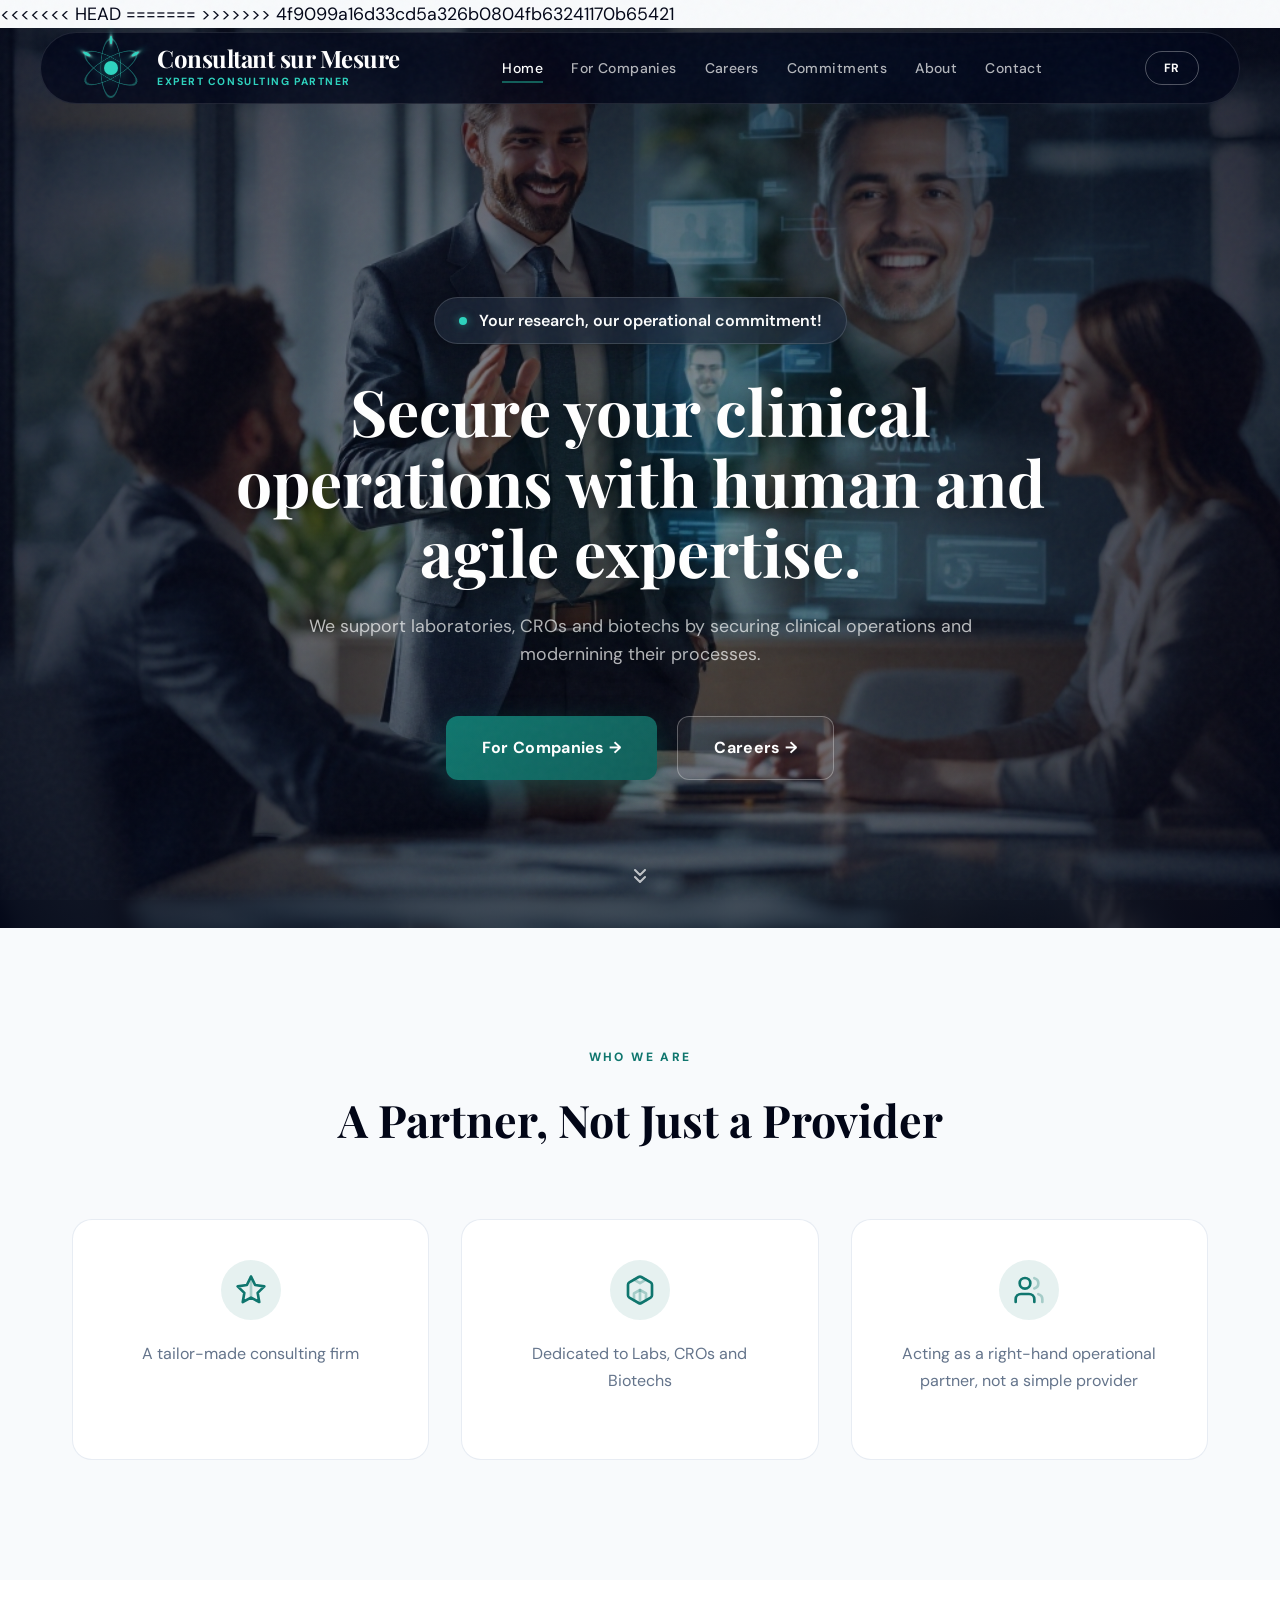
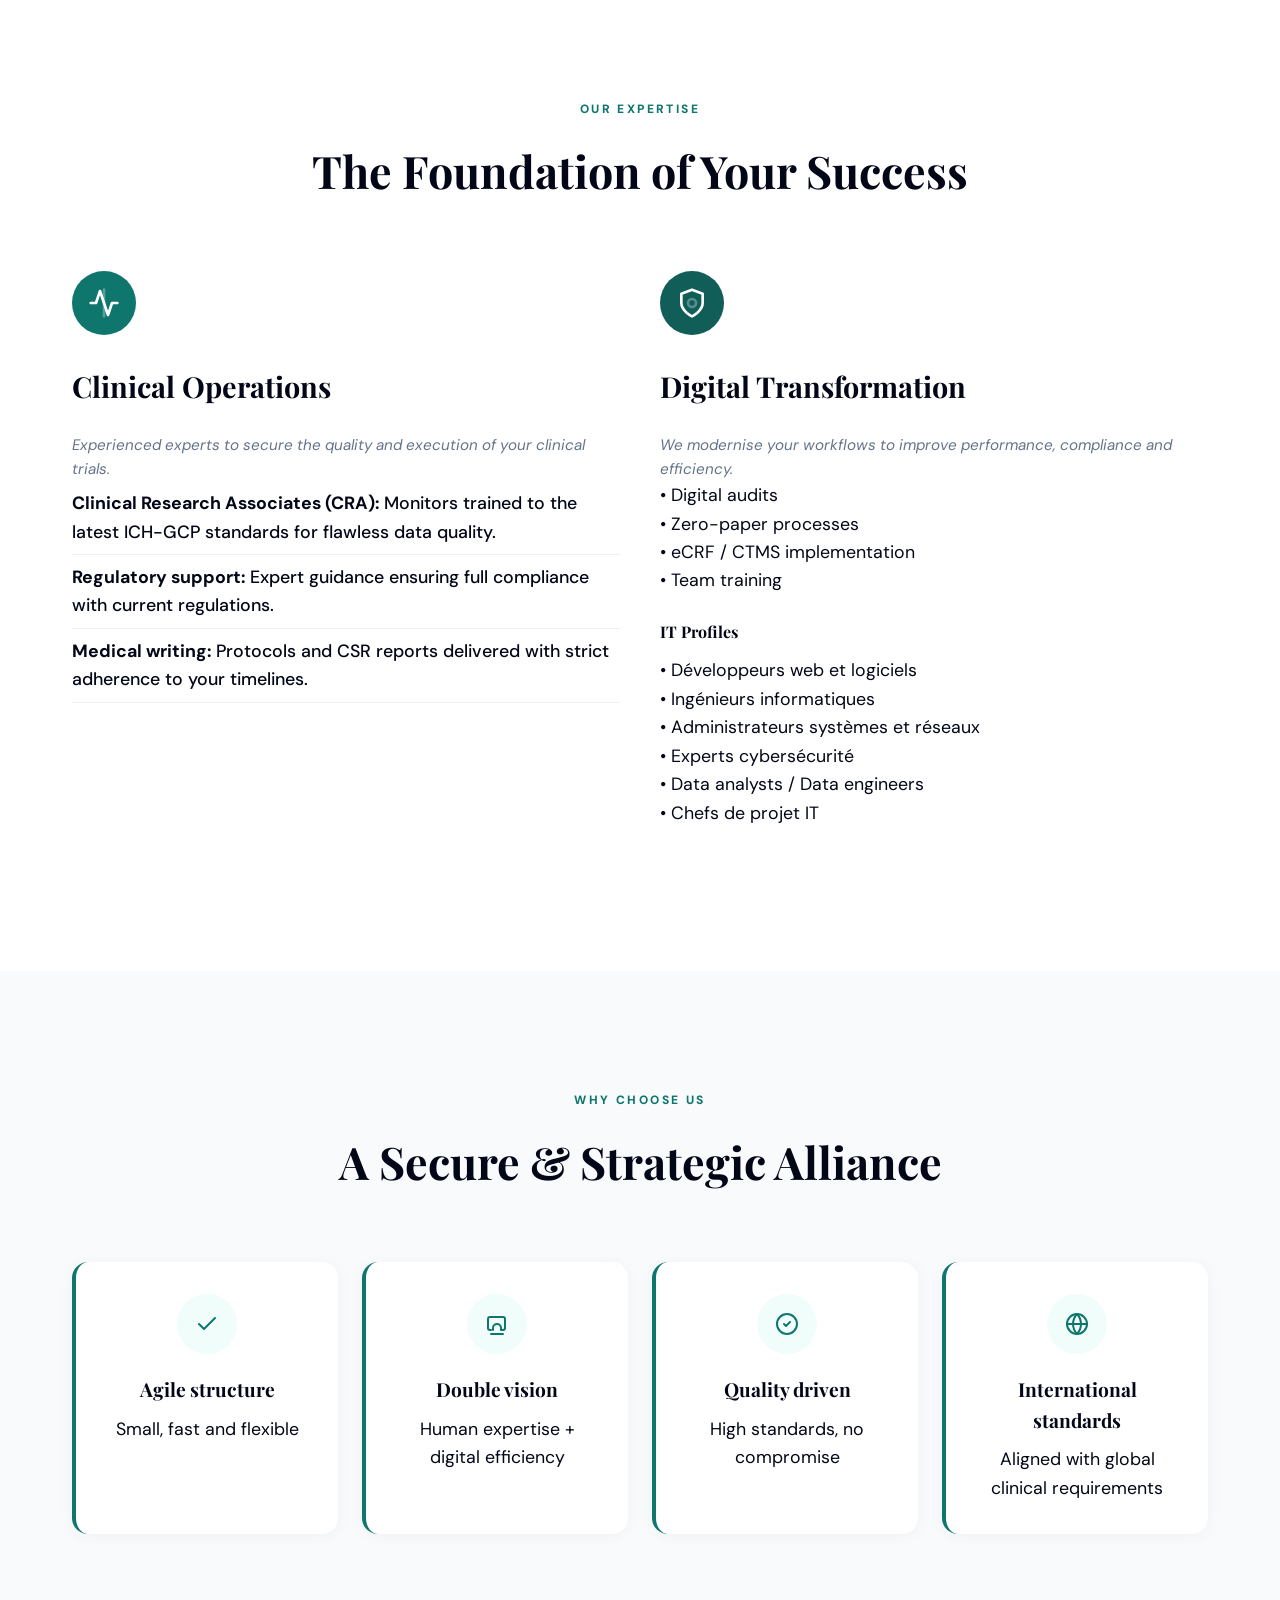
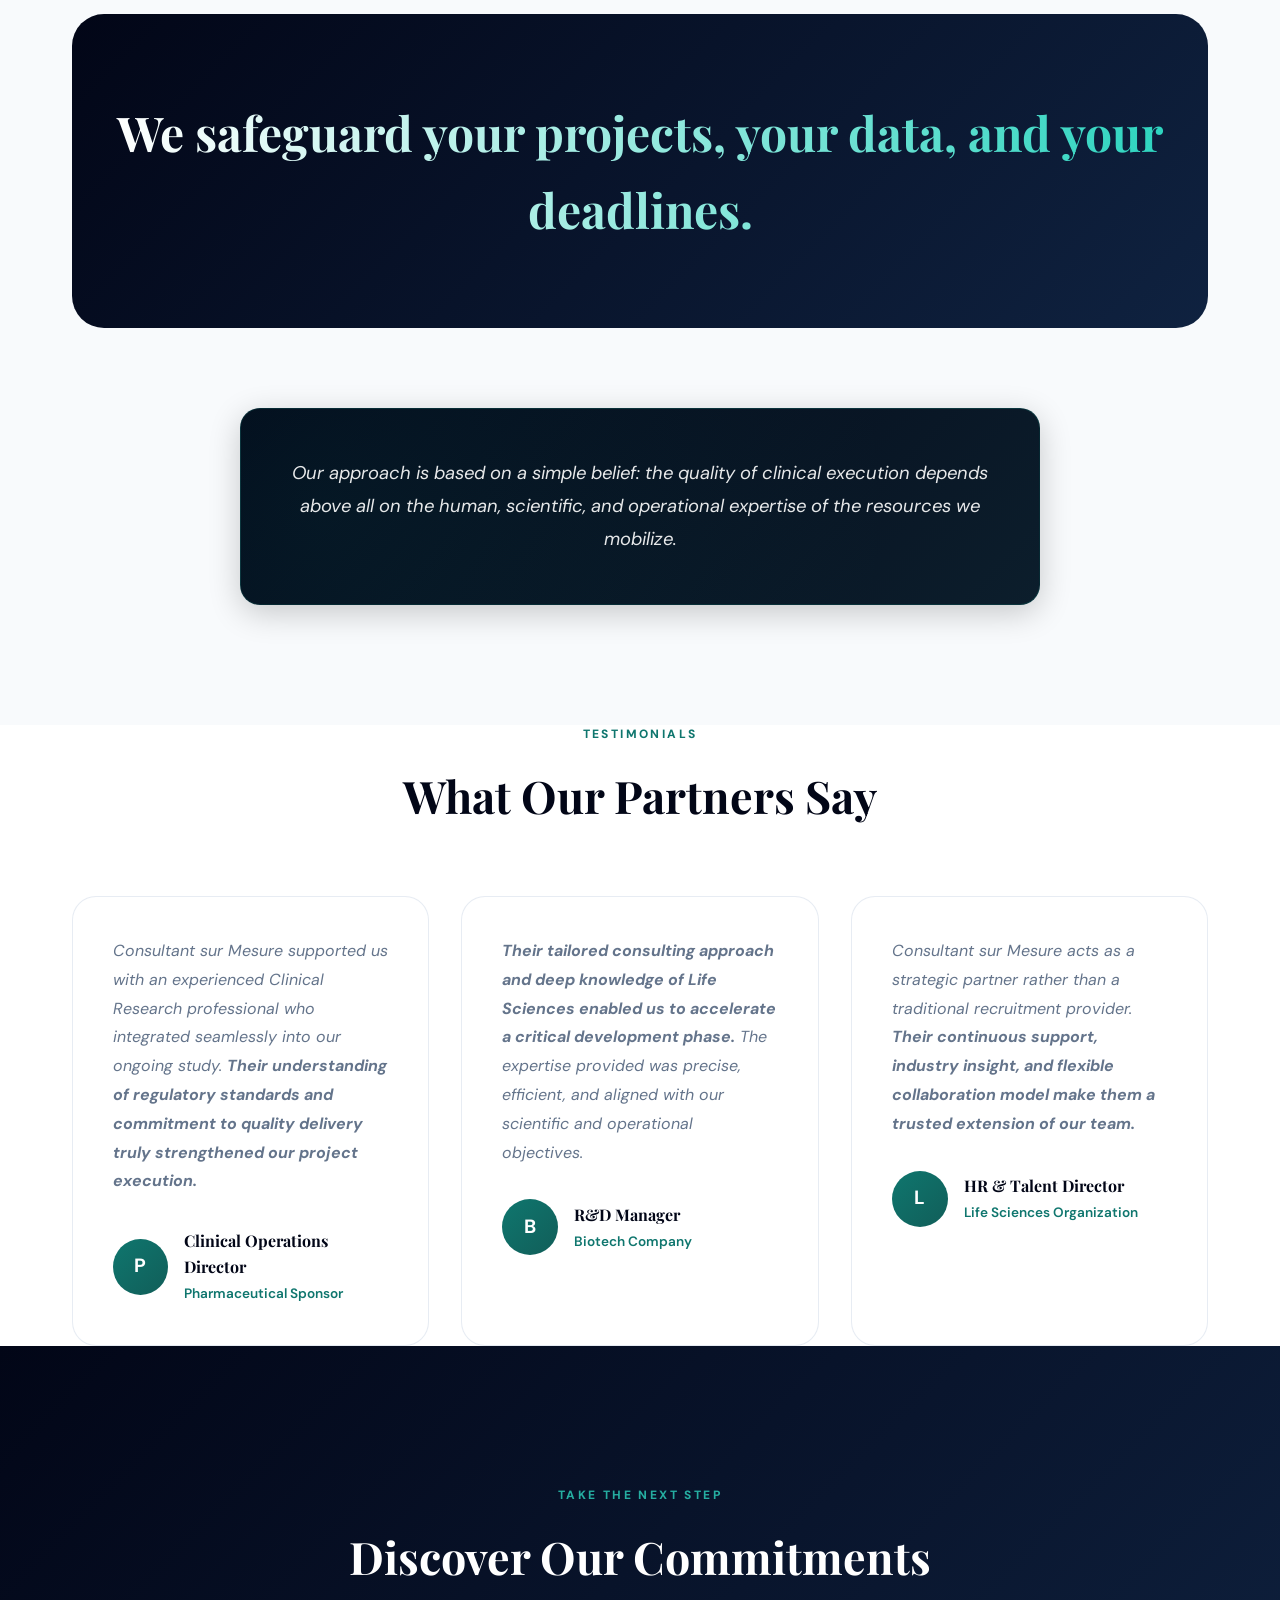
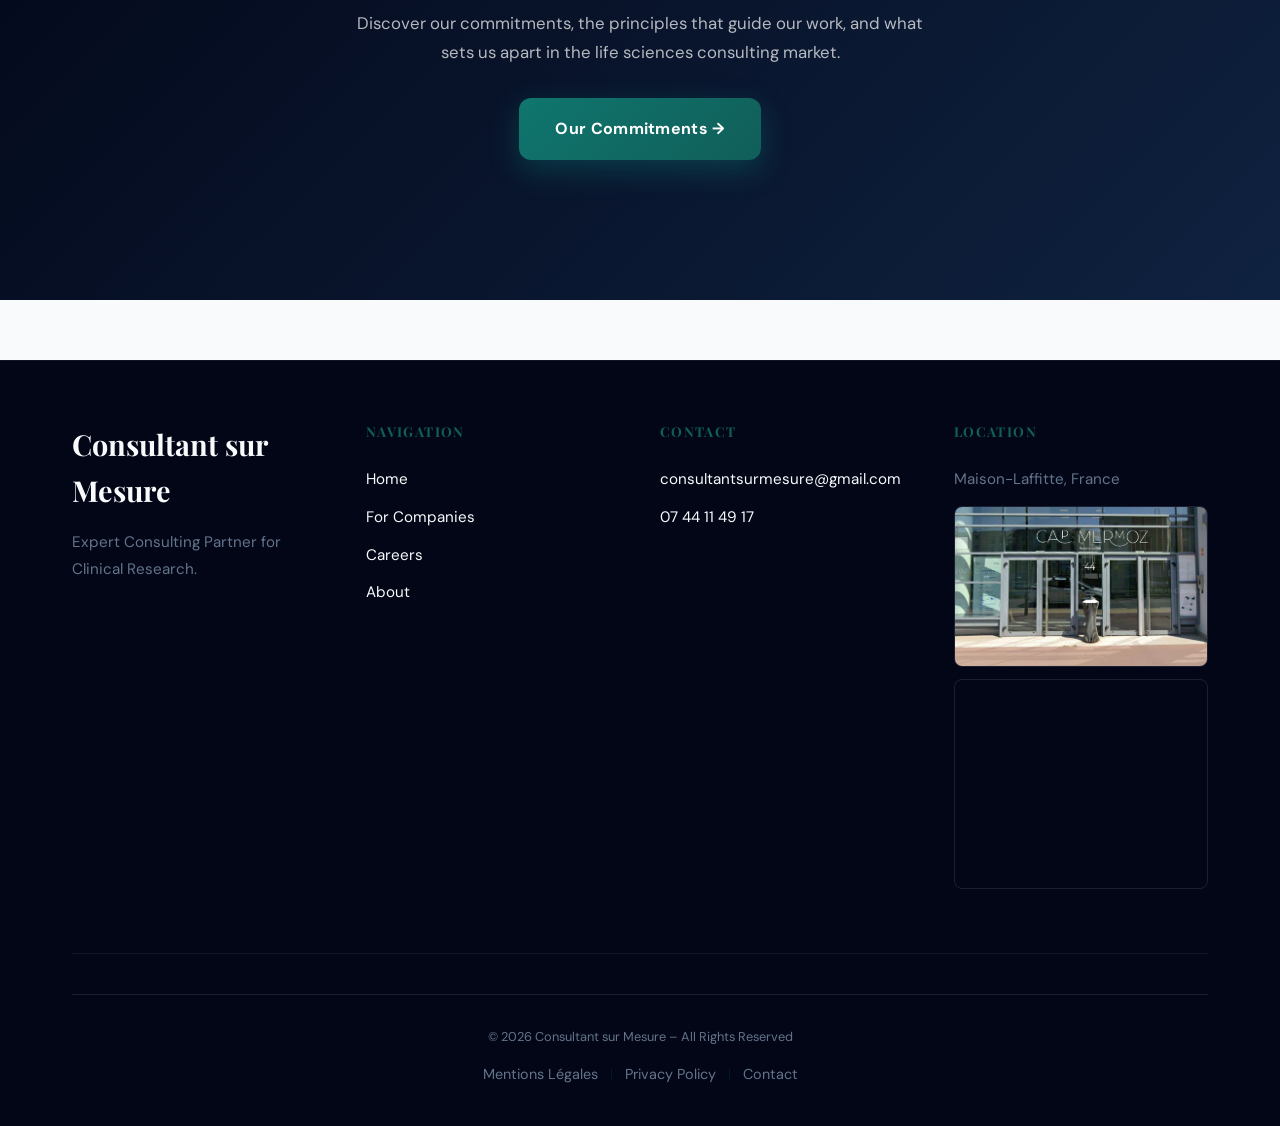
==== index.html @ dad1ab1c "Update" ====
<!DOCTYPE html>
<html lang="en">

<head>
    <meta charset="UTF-8">
    <meta name="viewport" content="width=device-width, initial-scale=1.0">
<<<<<<< HEAD
    <title>Consultant sur Mesure | Expert Clinical Research Consulting</title>
=======
    <title>Consultant sur Mesure | Expert Clinical Research Consulting</title>
>>>>>>> 4f9099a16d33cd5a326b0804fb63241170b65421
    <meta name="description"
        content="Connecting pharmaceutical, biomedical, and cosmetic companies with qualified clinical research experts in France & Europe.">
    <link
        href="https://fonts.googleapis.com/css2?family=Playfair+Display:wght@400;600;700&family=DM+Sans:wght@400;500;600;700&display=swap"
        rel="stylesheet">
    <link rel="stylesheet" href="styles.css">
</head>

<body>

    <!-- HEADER -->
    <header class="header">
        <a href="index.html" class="logo-container">
            <div class="atom-wrapper">
                <div class="atom-ring ring-1"></div>
                <div class="atom-ring ring-2"></div>
                <div class="atom-ring ring-3"></div>
                <div class="atom-nucleus"></div>
            </div>
            <div class="logo-text-col">
                <span class="brand-main">Consultant sur Mesure</span>
                <span class="brand-sub" data-i18n="brand_sub">Expert Consulting Partner</span>
            </div>
        </a>
        <nav class="nav">
            <a href="index.html" class="active" data-i18n="nav_home">Home</a>
            <a href="companies.html" data-i18n="nav_companies">For Companies</a>
            <a href="careers.html" data-i18n="nav_careers">Careers</a>
            <a href="commitments.html" data-i18n="nav_commitments">Commitments</a>
            <a href="about.html" data-i18n="nav_about">About</a>
            <a href="contact.html" data-i18n="nav_contact">Contact</a>
        </nav>
        <div class="header-right">
            <button class="lang-btn" id="langBtn">EN</button>
            <div class="hamburger" id="hamburger">
                <span></span>
                <span></span>
                <span></span>
            </div>
        </div>
    </header>

    <!-- MOBILE NAV -->
    <nav class="mobile-nav" id="mobileNav">
        <a href="index.html" data-i18n="nav_home">Home</a>
        <a href="companies.html" data-i18n="nav_companies">For Companies</a>
        <a href="careers.html" data-i18n="nav_careers">Careers</a>
        <a href="commitments.html" data-i18n="nav_commitments">Commitments</a>
        <a href="about.html" data-i18n="nav_about">About</a>
        <a href="contact.html" data-i18n="nav_contact">Contact</a>
    </nav>

    <!-- HERO -->
    <section class="hero">
        <div class="hero-slider">
            <div class="slide active" style="background-image: url('images/hero-slide-1.jpg');"></div>
            <div class="slide" style="background-image: url('images/hero-slide-2.jpg');"></div>
            <div class="slide" style="background-image: url('images/hero-slide-3.jpg');"></div>
            <div class="slide" style="background-image: url('images/hero-slide-4.jpg');"></div>
            <div class="slide" style="background-image: url('images/hero-slide-5.jpg');"></div>
        </div>

        <div class="hero-content">
            <div class="hero-label">
                <span class="label-dot"></span>
                <span data-i18n="motto">Your research, our operational commitment!</span>
            </div>
            <h1 class="hero-title">
                <span data-i18n="hero_title">Secure your clinical operations with human and agile expertise.</span>
            </h1>
            <p class="hero-text" data-i18n="hero_subtitle">We support laboratories, CROs and biotechs by securing
                clinical operations and modernising their processes.</p>
            <div class="hero-btns">
                <a href="companies.html" class="btn btn-primary" data-i18n="btn_companies">For Companies →</a>
                <a href="careers.html" class="btn btn-outline" data-i18n="btn_careers">Careers →</a>
            </div>
        </div>

        <div class="scroll-indicator">
            <svg width="24" height="24" viewBox="0 0 24 24" fill="none" stroke="currentColor" stroke-width="2"
                stroke-linecap="round" stroke-linejoin="round">
                <path d="M7 13l5 5 5-5M7 6l5 5 5-5" />
            </svg>
        </div>
    </section>


    <!-- WHO WE ARE -->
    <section class="section section-light">
        <div class="container">
            <div class="section-header animate-in">
                <div class="section-label" data-i18n="who_title">Who We Are</div>
                <h2 class="section-title">A Partner, Not Just a Provider</h2>
            </div>
            <div class="who-we-are-grid">
                <div class="who-block animate-in">
                    <div class="trust-icon" style="background: rgba(15, 118, 110, 0.1); color: var(--primary);">
                        <svg xmlns="http://www.w3.org/2000/svg" width="32" height="32" viewBox="0 0 24 24" fill="none"
                            stroke="currentColor" stroke-width="2" stroke-linecap="round" stroke-linejoin="round">
                            <path
                                d="M12 2L15.09 8.26 22 9.27 17 14.14 18.18 21.02 12 17.77 5.82 21.02 7 14.14 2 9.27 8.91 8.26 12 2" />
                            <path d="M12 2v15.77" opacity="0.3" />
                        </svg>
                    </div>
                    <p class="card-text" data-i18n="who_block1">A tailor-made consulting firm</p>
                </div>
                <div class="who-block animate-in">
                    <div class="trust-icon" style="background: rgba(15, 118, 110, 0.1); color: var(--primary);">
                        <svg xmlns="http://www.w3.org/2000/svg" width="32" height="32" viewBox="0 0 24 24" fill="none"
                            stroke="currentColor" stroke-width="2" stroke-linecap="round" stroke-linejoin="round">
                            <path
                                d="M21 16V8a2 2 0 0 0-1-1.73l-7-4a2 2 0 0 0-2 0l-7 4A2 2 0 0 0 3 8v8a2 2 0 0 0 1 1.73l7 4a2 2 0 0 0 2 0l7-4A2 2 0 0 0 21 16z" />
                            <polyline points="7.5 4.21 12 6.81 16.5 4.21" opacity="0.3" />
                            <polyline points="7.5 19.79 7.5 14.6 12 12 16.5 14.6 16.5 19.79" opacity="0.3" />
                            <polyline points="12 12 12 22" opacity="0.3" />
                        </svg>
                    </div>
                    <p class="card-text" data-i18n="who_block2">Dedicated to Labs, CROs and Biotechs</p>
                </div>
                <div class="who-block animate-in">
                    <div class="trust-icon" style="background: rgba(15, 118, 110, 0.1); color: var(--primary);">
                        <svg xmlns="http://www.w3.org/2000/svg" width="32" height="32" viewBox="0 0 24 24" fill="none"
                            stroke="currentColor" stroke-width="2" stroke-linecap="round" stroke-linejoin="round">
                            <path d="M16 21v-2a4 4 0 0 0-4-4H6a4 4 0 0 0-4 4v2" />
                            <circle cx="9" cy="7" r="4" />
                            <path d="M22 21v-2a4 4 0 0 0-3-3.87" opacity="0.3" />
                            <path d="M16 3.13a4 4 0 0 1 0 7.75" opacity="0.3" />
                        </svg>
                    </div>
                    <p class="card-text" data-i18n="who_block3">Acting as a right-hand operational partner, not a simple
                        provider</p>
                </div>
            </div>
        </div>
    </section>

    <!-- EXPERTISE -->
    <section class="section section-white">
        <div class="container">
            <div class="section-header animate-in">
                <div class="section-label" data-i18n="expertise_title">Our Expertise</div>
                <h2 class="section-title">The Foundation of Your Success</h2>
            </div>
            <div class="expertise-pillars">
                <div class="pillar animate-in">
                    <div class="card-icon" style="background: var(--primary);">
                        <svg xmlns="http://www.w3.org/2000/svg" width="32" height="32" viewBox="0 0 24 24" fill="none"
                            stroke="currentColor" stroke-width="2" stroke-linecap="round" stroke-linejoin="round">
                            <path d="M22 12h-4l-3 9L9 3l-3 9H2" />
                            <path d="M12 2v20" opacity="0.3" />
                        </svg>
                    </div>
                    <h3 class="pillar-title" data-i18n="exp_left_title">Clinical Operations</h3>
                    <p class="pillar-text" data-i18n="exp_left_text">Experienced experts to secure the quality and
                        execution of your clinical trials.</p>
                    <ul class="pillar-list" data-i18n="exp_left_list">
                        <li><strong>Clinical Research Associates (CRA):</strong> Monitors trained to the latest ICH-GCP
                            standards for flawless data quality.</li>
                        <li><strong>Regulatory support:</strong> Expert guidance ensuring full compliance with current
                            regulations.</li>
                        <li><strong>Medical writing:</strong> Protocols and CSR reports delivered with strict adherence
                            to your timelines.</li>
                    </ul>
                </div>
                <div class="pillar animate-in">
                    <div class="card-icon" style="background: var(--primary-light);">
                        <svg xmlns="http://www.w3.org/2000/svg" width="32" height="32" viewBox="0 0 24 24" fill="none"
                            stroke="currentColor" stroke-width="2" stroke-linecap="round" stroke-linejoin="round">
                            <path d="M12 22s8-4 8-10V5l-8-3-8 3v7c0 6 8 10 8 10z" />
                            <circle cx="12" cy="12" r="3" opacity="0.3" />
                        </svg>
                    </div>
                    <h3 class="pillar-title" data-i18n="exp_right_title">Digital Transformation</h3>
                    <p class="pillar-text" data-i18n="exp_right_text">We modernise your workflows to improve
                        performance, compliance and efficiency.</p>
                    <div class="pillar-list" style="white-space: pre-line;" data-i18n="exp_right_list">• Digital audits
                        • Zero-paper processes
                        • eCRF / CTMS implementation
                        • Team training</div>
                    <h4 style="font-size: 1rem; font-weight: 700; color: var(--dark); margin: 20px 0 12px;">IT Profiles
                    </h4>
                    <div class="pillar-list" style="white-space: pre-line;" data-i18n="exp_right_profiles">•
                        Développeurs web et logiciels
                        • Ingénieurs informatiques
                        • Administrateurs systèmes et réseaux
                        • Experts cybersécurité
                        • Data analysts / Data engineers
                        • Chefs de projet IT</div>
                </div>
            </div>
        </div>
    </section>

    <!-- WHY CHOOSE US -->
    <section class="section section-light">
        <div class="container">
            <div class="section-header animate-in">
                <div class="section-label" data-i18n="why_title">Why Choose Us</div>
                <h2 class="section-title">A Secure & Strategic Alliance</h2>
            </div>
            <div class="trust-grid">
                <div class="trust-block animate-in">
                    <div class="trust-icon">
                        <svg xmlns="http://www.w3.org/2000/svg" width="24" height="24" viewBox="0 0 24 24" fill="none"
                            stroke="currentColor" stroke-width="2" stroke-linecap="round" stroke-linejoin="round">
                            <polyline points="20 6 9 17 4 12" />
                        </svg>
                    </div>
                    <h4 data-i18n="why_1_title">Agile structure</h4>
                    <p data-i18n="why_1_text">Small, fast and flexible</p>
                </div>
                <div class="trust-block animate-in" style="transition-delay: 0.1s;">
                    <div class="trust-icon">
                        <svg xmlns="http://www.w3.org/2000/svg" width="24" height="24" viewBox="0 0 24 24" fill="none"
                            stroke="currentColor" stroke-width="2" stroke-linecap="round" stroke-linejoin="round">
                            <path d="M17 18h1a2 2 0 0 0 2-2V7a2 2 0 0 0-2-2H5a2 2 0 0 0-2 2v9a2 2 0 0 0 2 2h1" />
                            <path d="M18 22H6" />
                            <path d="M8 18v-2a4 4 0 0 1 8 0v2" />
                        </svg>
                    </div>
                    <h4 data-i18n="why_2_title">Double vision</h4>
                    <p data-i18n="why_2_text">Human expertise + digital efficiency</p>
                </div>
                <div class="trust-block animate-in" style="transition-delay: 0.2s;">
                    <div class="trust-icon">
                        <svg xmlns="http://www.w3.org/2000/svg" width="24" height="24" viewBox="0 0 24 24" fill="none"
                            stroke="currentColor" stroke-width="2" stroke-linecap="round" stroke-linejoin="round">
                            <circle cx="12" cy="12" r="10" />
                            <path d="m9 12 2 2 4-4" />
                        </svg>
                    </div>
                    <h4 data-i18n="why_3_title">Quality driven</h4>
                    <p data-i18n="why_3_text">High standards, no compromise</p>
                </div>
                <div class="trust-block animate-in" style="transition-delay: 0.3s;">
                    <div class="trust-icon">
                        <svg xmlns="http://www.w3.org/2000/svg" width="24" height="24" viewBox="0 0 24 24" fill="none"
                            stroke="currentColor" stroke-width="2" stroke-linecap="round" stroke-linejoin="round">
                            <circle cx="12" cy="12" r="10" />
                            <line x1="2" y1="12" x2="22" y2="12" />
                            <path
                                d="M12 2a15.3 15.3 0 0 1 4 10 15.3 15.3 0 0 1-4 10 15.3 15.3 0 0 1-4-10 15.3 15.3 0 0 1 4-10z" />
                        </svg>
                    </div>
                    <h4 data-i18n="why_4_title">International standards</h4>
                    <p data-i18n="why_4_text">Aligned with global clinical requirements</p>
                </div>
            </div>

            <!-- FINAL PROMISE -->
            <div class="final-promise-box animate-in">
                <h2 class="promise-text" data-i18n="promise_text">We secure your projects, your data, and your
                    timelines.</h2>
            </div>

            <!-- CONVICTION -->
            <div class="conviction-box animate-in">
                <p data-i18n="conviction_text">Our approach is based on a simple conviction: The quality of clinical
                    execution depends above all on the human, scientific and operational quality of the resources
                    mobilized.</p>
            </div>
        </div>
    </section>

    <!-- TESTIMONIALS -->
    <section class="testimonials-section section-white">
        <div class="container">
            <div class="section-header animate-in">
                <div class="section-label" data-i18n="testimonials_label">Testimonials</div>
                <h2 class="section-title" data-i18n="testimonials_title">What Our Partners Say</h2>
            </div>
            <div class="testimonials-grid">
                <div class="testimonial-card animate-in">
                    <p class="testimonial-quote" data-i18n="testimonial_1">"Consultant sur Mesure supported us with an
                        experienced Clinical Research professional who integrated seamlessly into our ongoing study.
                        <strong>Their understanding of regulatory standards and commitment to quality delivery truly
                            strengthened our project execution.</strong>"
                    </p>
                    <div class="testimonial-author">
                        <div class="testimonial-avatar">P</div>
                        <div class="testimonial-info">
                            <h4 data-i18n="testimonial_1_role">Clinical Operations Director</h4>
                            <p data-i18n="testimonial_1_company">Pharmaceutical Sponsor</p>
                        </div>
                    </div>
                </div>
                <div class="testimonial-card animate-in">
                    <p class="testimonial-quote" data-i18n="testimonial_2">"<strong>Their tailored consulting approach
                            and deep knowledge of Life Sciences enabled us to accelerate a critical development
                            phase.</strong> The expertise provided was precise, efficient, and aligned with our
                        scientific and operational objectives."</p>
                    <div class="testimonial-author">
                        <div class="testimonial-avatar">B</div>
                        <div class="testimonial-info">
                            <h4 data-i18n="testimonial_2_role">R&D Manager</h4>
                            <p data-i18n="testimonial_2_company">Biotech Company</p>
                        </div>
                    </div>
                </div>
                <div class="testimonial-card animate-in">
                    <p class="testimonial-quote" data-i18n="testimonial_3">"Consultant sur Mesure acts as a strategic
                        partner rather than a traditional recruitment provider. <strong>Their continuous support,
                            industry insight, and flexible collaboration model make them a trusted extension of our
                            team.</strong>"</p>
                    <div class="testimonial-author">
                        <div class="testimonial-avatar">L</div>
                        <div class="testimonial-info">
                            <h4 data-i18n="testimonial_3_role">HR & Talent Director</h4>
                            <p data-i18n="testimonial_3_company">Life Sciences Organization</p>
                        </div>
                    </div>
                </div>
            </div>
        </div>
    </section>

    <!-- CTA -->
    <section class="section section-dark">
        <div class="container">
            <div class="cta-content animate-in">
                <div class="section-label" data-i18n="cta_label">Take the Next Step</div>
                <h2 class="section-title" data-i18n="cta_title">Discover Our Commitments</h2>
                <p class="cta-text" data-i18n="cta_text">Learn about the principles that guide everything we do.
                    Understand how we differentiate ourselves in the Life Sciences consulting market.</p>
                <a href="commitments.html" class="btn btn-primary" data-i18n="cta_btn">Our Commitments →</a>
            </div>
        </div>
    </section>

    <!-- FOOTER -->
    <footer class="footer">
        <div class="container">
            <div class="footer-grid">
                <div>
                    <div class="footer-brand-name">Consultant sur Mesure</div>
                    <p class="footer-brand-text" data-i18n="footer_text">Expert Consulting Partner for Clinical
                        Research. Tailored solutions for pharmaceutical, biomedical, and cosmetic industries.</p>
                </div>
                <div>
                    <h4 class="footer-col-title" data-i18n="footer_nav">Navigation</h4>
                    <ul class="footer-links">
                        <li><a href="index.html" data-i18n="nav_home">Home</a></li>
                        <li><a href="companies.html" data-i18n="nav_companies">For Companies</a></li>
                        <li><a href="careers.html" data-i18n="nav_careers">Careers</a></li>
                        <li><a href="about.html" data-i18n="nav_about">About</a></li>
                    </ul>
                </div>
                <div>
                    <h4 class="footer-col-title" data-i18n="footer_contact">Contact</h4>
                    <ul class="footer-links">
                        <li><a href="mailto:consultantsurmesure@gmail.com">consultantsurmesure@gmail.com</a></li>
                        <li><a href="tel:+33744114917">07 44 11 49 17</a></li>
                    </ul>
                </div>
                <div>
                    <h4 class="footer-col-title">Location</h4>
                    <p class="footer-brand-text">Maison-Laffitte, France</p>
                    <div
                        style="margin-top: 12px; border-radius: 8px; overflow: hidden; border: 1px solid rgba(255,255,255,0.1);">
                        <img src="images/cap-mermoz.jpg.png" alt="CAP Mermoz - 44 rue Jean Mermoz, Maisons-Laffitte"
                            style="width: 100%; height: auto; display: block;">
                    </div>
                    <div
                        style="margin-top: 12px; border-radius: 8px; overflow: hidden; border: 1px solid rgba(255,255,255,0.1);">
                        <iframe
                            src="https://www.google.com/maps/embed?pb=!1m14!1m8!1m3!1d275.42675412460557!2d2.14256990109745!3d48.947475293128086!3m2!1i1024!2i768!4f13.1!3m3!1m2!1s0x47e661f8ebeaffeb%3A0x173d1523d4a1648e!2sCap%20Mermoz!5e0!3m2!1sen!2sus!4v1771867025004!5m2!1sen!2sus"
                            width="100%" height="200" style="border:0;" allowfullscreen="" loading="lazy"
                            referrerpolicy="no-referrer-when-downgrade"></iframe>
                    </div>
                </div>
            </div>
            <div class="footer-bottom">
                <p data-i18n="footer_all_rights">&copy; 2026 Consultant sur Mesure. All rights reserved.</p>
                <div class="footer-legal-links">
                    <a href="mentions-legales.html" data-i18n="legal_title">Mentions légales</a>
                    <span>|</span>
                    <a href="privacy-policy.html" data-i18n="footer_privacy">Politique de confidentialité</a>
                    <span>|</span>
                    <a href="contact.html" data-i18n="footer_contact">Contact</a>
                </div>
            </div>
        </div>
    </footer>

    <script src="shared.js"></script>
</body>

</html>
---- styles.css ----
/* Consultant sur Mesure - v3 Premium Clinical Luxury */

:root {
    /* v3 Premium Palette: Obsidian, Deep Teal & Pearl */
    --primary: #0f766e;
    --primary-light: #115e59;
    --primary-glow: rgba(13, 148, 136, 0.4);
    --secondary: #134e4a;
    --accent: #fef3c7;
    /* Soft Gold */
    --dark: #020617;
    /* Obsidian Dark */
    --black: #000000;
    --white: #ffffff;
    --pearl: #f8fafc;
    --gray-text: #64748b;
    --border: rgba(226, 232, 240, 0.8);
    --glass-bg: rgba(255, 255, 255, 0.03);
    --glass-border: rgba(255, 255, 255, 0.1);

    /* Fluid Typography (clamp-based) */
    --fs-xs: clamp(0.75rem, 0.7rem + 0.25vw, 0.875rem);
    --fs-sm: clamp(0.875rem, 0.8rem + 0.35vw, 1rem);
    --fs-base: clamp(1rem, 0.95rem + 0.2vw, 1.125rem);
    --fs-md: clamp(1.25rem, 1.15rem + 0.5vw, 1.5rem);
    --fs-lg: clamp(1.5rem, 1.3rem + 1vw, 2.25rem);
    --fs-xl: clamp(2.25rem, 1.8rem + 2.5vw, 4rem);
    --fs-display: clamp(2.5rem, 4vw, 5rem);

    --container-width: 1200px;
    --header-height: 80px;
    --transition: cubic-bezier(0.4, 0, 0.2, 1) 0.4s;

    /* Premium Effects */
    --hero-glow: radial-gradient(circle at 50% 50%, rgba(15, 118, 110, 0.15) 0%, transparent 60%);
    --btn-shadow: 0 4px 6px -1px rgba(15, 118, 110, 0.2), 0 2px 4px -1px rgba(15, 118, 110, 0.1);
    --btn-inner-shadow: inset 0 1px 0 rgba(255, 255, 255, 0.1);
}

/* PREMIUM HERO GLOW ANIMATION */
@keyframes heroAurora {
    0% {
        background-position: 0% 50%;
        opacity: 0.5;
    }

    50% {
        background-position: 100% 50%;
        opacity: 0.8;
    }

    100% {
        background-position: 0% 50%;
        opacity: 0.5;
    }
}

.hero-title {
    position: relative;
    z-index: 1;
}

.hero-title::after {
    content: '';
    position: absolute;
    top: 50%;
    left: 50%;
    transform: translate(-50%, -50%);
    width: 120%;
    height: 120%;
    background: var(--hero-glow);
    z-index: -1;
    filter: blur(40px);
    pointer-events: none;
}

/* PREMIUM BUTTONS */
.btn-primary {
    box-shadow: var(--btn-shadow), var(--btn-inner-shadow);
    transition: all 0.3s ease;
}

.btn-primary:hover {
    transform: translateY(-2px);
    box-shadow: 0 10px 15px -3px rgba(15, 118, 110, 0.3), 0 4px 6px -2px rgba(15, 118, 110, 0.1), var(--btn-inner-shadow);
}

* {
    margin: 0;
    padding: 0;
    box-sizing: border-box;
}

html {
    scroll-behavior: smooth;
    font-size: 16px;
    /* Base for rem */
}

body {
    font-family: 'DM Sans', sans-serif;
    /* Removed Outfit */
    color: var(--dark);
    background: var(--pearl);
    line-height: 1.6;
    overflow-x: hidden;
    font-size: var(--fs-base);
    position: relative;
    /* For noise overlay */
}

/* STRICT TYPOGRAPHY HIERARCHY */
h1,
h2,
h3,
h4,
h5,
h6,
.logo,
.hero-title,
.section-title,
.page-title,
.footer-brand-name,
.footer-col-title {
    font-family: 'Playfair Display', serif;
}

button,
.btn,
.nav a,
.hero-label,
.section-label,
.page-label {
    font-family: 'DM Sans', sans-serif;
}

/* PREMIUM POLISH: Texture & Detail */
body::before {
    content: "";
    position: fixed;
    top: 0;
    left: 0;
    width: 100%;
    height: 100%;
    background-image: url("data:image/svg+xml,%3Csvg viewBox='0 0 200 200' xmlns='http://www.w3.org/2000/svg'%3E%3Cfilter id='noiseFilter'%3E%3CfeTurbulence type='fractalNoise' baseFrequency='0.65' numOctaves='3' stitchTiles='stitch'/%3E%3C/filter%3E%3Crect width='100%25' height='100%25' filter='url(%23noiseFilter)' opacity='0.03'/%3E%3C/svg%3E");
    pointer-events: none;
    z-index: 9999;
}

/* Custom Scrollbar */
::-webkit-scrollbar {
    width: 8px;
}

::-webkit-scrollbar-track {
    background: var(--pearl);
}

::-webkit-scrollbar-thumb {
    background: var(--primary);
    border-radius: 4px;
}

::-webkit-scrollbar-thumb:hover {
    background: var(--primary-light);
}

/* Selection */
::selection {
    background: var(--primary);
    color: var(--white);
}

/* ANIMATIONS */
@keyframes fadeInUp {
    from {
        opacity: 0;
        transform: translateY(30px);
    }

    to {
        opacity: 1;
        transform: translateY(0);
    }
}

@keyframes pulse {

    0%,
    100% {
        opacity: 1;
    }

    50% {
        opacity: 0.4;
    }
}

.animate-in {
    opacity: 0;
    transform: translateY(30px);
    transition: opacity 0.6s ease, transform 0.6s ease;
}

.animate-in.visible {
    opacity: 1;
    transform: translateY(0);
}

/* HEADER */
.header {
    position: fixed;
    top: 32px;
    left: 50%;
    transform: translateX(-50%);
    width: calc(100% - 64px);
    max-width: var(--container-width);
    height: 72px;
    z-index: 1000;
    padding: 0 40px;
    background: rgba(2, 6, 23, 0.8);
    backdrop-filter: blur(20px) saturate(180%);
    -webkit-backdrop-filter: blur(20px) saturate(180%);
    display: flex;
    justify-content: space-between;
    align-items: center;
    border: 1px solid rgba(255, 255, 255, 0.1);
    border-radius: 40px;
    transition: var(--transition);
}

.header.scrolled {
    top: 16px;
    background: rgba(2, 6, 23, 0.95);
    box-shadow: 0 20px 40px rgba(0, 0, 0, 0.3);
}

.logo {
    color: var(--white);
    font-family: 'Playfair Display', serif;
    font-size: 1.4rem;
    font-weight: 600;
    text-decoration: none;
    z-index: 101;
    transition: var(--transition);
}

.logo:hover {
    opacity: 1;
    /* Remove color shift, handle in children */
}

/* 3D ATOM LOGO */
.logo-container {
    display: flex;
    align-items: center;
    gap: 16px;
    text-decoration: none;
    z-index: 101;
}

.atom-wrapper {
    width: 60px;
    height: 60px;
    position: relative;
    perspective: 1000px;
    transform-style: preserve-3d;
}

.atom-nucleus {
    position: absolute;
    top: 50%;
    left: 50%;
    width: 14px;
    height: 14px;
    background: #2dd4bf;
    /* Teal */
    border-radius: 50%;
    transform: translate(-50%, -50%);
    box-shadow: 0 0 15px rgba(45, 212, 191, 0.6);
    z-index: 10;
}

.atom-ring {
    position: absolute;
    top: 50%;
    left: 50%;
    width: 100%;
    height: 100%;
    border: 2px solid rgba(45, 212, 191, 0.4);
    border-radius: 50%;
    transform-style: preserve-3d;
}

.atom-ring::before {
    content: '';
    position: absolute;
    top: -3px;
    left: 50%;
    width: 6px;
    height: 6px;
    background: #2dd4bf;
    border-radius: 50%;
    transform: translateX(-50%);
    box-shadow: 0 0 10px #2dd4bf;
}

.ring-1 {
    animation: rotate-atom 4s linear infinite;
}

.ring-2 {
    animation: rotate-atom 4s linear infinite -1.33s;
    transform: translate(-50%, -50%) rotateY(60deg);
}

.ring-3 {
    animation: rotate-atom 4s linear infinite -2.66s;
    transform: translate(-50%, -50%) rotateY(-60deg);
}

/* To handle the distinct rotations properly, we need a wrapper or specific keyframes per ring if we want complex orbits.
   Simpler approach for stable "Atom" look: fix the rotation planes. */

.ring-1 {
    transform: translate(-50%, -50%) rotateZ(0deg) rotateY(70deg);
}

.ring-2 {
    transform: translate(-50%, -50%) rotateZ(60deg) rotateY(70deg);
}

.ring-3 {
    transform: translate(-50%, -50%) rotateZ(-60deg) rotateY(70deg);
}

/* Actually, animating them requires a container that spins or individual spin. 
   Let's use a common "Electronic Orbit" animation style. */

@keyframes electron-orbit {
    0% {
        transform: translate(-50%, -50%) rotateZ(var(--angle)) rotateY(70deg) rotateX(0deg);
    }

    100% {
        transform: translate(-50%, -50%) rotateZ(var(--angle)) rotateY(70deg) rotateX(360deg);
    }
}

@keyframes atom-spin {
    0% {
        transform: rotateY(0deg) rotateX(10deg);
    }

    100% {
        transform: rotateY(360deg) rotateX(10deg);
    }
}

/* Updated Wrapper for Global Rotation */
.atom-wrapper {
    width: 60px;
    height: 60px;
    position: relative;
    perspective: 1000px;
    transform-style: preserve-3d;
    animation: atom-spin 20s linear infinite;
    /* Slow 3D rotation of the whole atom */
}

.atom-ring {
    /* .. existing styles .. */
    transform-style: preserve-3d;
}

.ring-1 {
    --angle: 0deg;
    animation: electron-orbit 2s linear infinite;
}

.ring-2 {
    --angle: 60deg;
    animation: electron-orbit 2s linear infinite;
}

.ring-3 {
    --angle: -60deg;
    animation: electron-orbit 2s linear infinite;
}

/* Enhanced Electron Visibility */
.atom-ring::before {
    content: '';
    position: absolute;
    top: -4px;
    /* Slightly larger orbit radius relative to border */
    left: 50%;
    width: 8px;
    /* Larger electron */
    height: 8px;
    background: #2dd4bf;
    border-radius: 50%;
    transform: translateX(-50%);
    box-shadow: 0 0 12px #2dd4bf, 0 0 4px #fff;
    /* Bright core + glow */
}

.logo-text-col {
    display: flex;
    flex-direction: column;
}

.brand-main {
    font-family: 'Playfair Display', serif;
    font-size: 1.5rem;
    font-weight: 700;
    line-height: 1;
    color: var(--white);
    letter-spacing: -0.02em;
}

.brand-sub {
    font-family: 'DM Sans', sans-serif;
    font-size: 0.65rem;
    font-weight: 700;
    color: #2dd4bf;
    /* Teal */
    text-transform: uppercase;
    letter-spacing: 0.15em;
    margin-top: 4px;
}

.logo:hover .brand-main {
    color: var(--primary-light);
}

.nav {
    display: flex;
    align-items: center;
    gap: 28px;
}

.nav a {
    color: rgba(255, 255, 255, 0.7);
    text-decoration: none;
    font-size: var(--fs-xs);
    font-weight: 500;
    transition: var(--transition);
    position: relative;
    letter-spacing: 0.03em;
}

.nav a::after {
    content: '';
    position: absolute;
    bottom: -4px;
    left: 0;
    width: 0;
    height: 2px;
    background: var(--primary-light);
    transition: var(--transition);
}

.nav a:hover,
.nav a.active {
    color: var(--white);
}

.nav a:hover::after,
.nav a.active::after {
    width: 100%;
}

.header-right {
    display: flex;
    align-items: center;
    gap: 16px;
}

/* BUTTONS */
.btn {
    display: inline-flex;
    align-items: center;
    justify-content: center;
    padding: 14px 28px;
    border-radius: 50px;
    font-weight: 600;
    text-decoration: none;
    transition: var(--transition);
    cursor: pointer;
    font-size: var(--fs-xs);
    letter-spacing: 0.02em;
    gap: 10px;
    position: relative;
    overflow: hidden;
}

.btn-primary {
    background: var(--primary);
    border: 1px solid var(--primary);
    box-shadow: 0 10px 20px rgba(15, 118, 110, 0.2);
}

.btn-primary:hover {
    background: var(--primary-light);
    transform: translateY(-2px);
    box-shadow: 0 15px 30px rgba(15, 118, 110, 0.3);
}

/* COMPACT CAREERS DESIGN */
.section-compact {
    padding: 60px 0;
}

/* Horizontal Job Cards for Efficiency */
.jobs-grid {
    display: flex;
    flex-direction: column;
    /* Single column stack for horizontal cards */
    gap: 0;
    /* Remove gap for continuous list feel */
    max-width: 1000px;
    /* Increased max-width for better horizontal spacing */
    /* Limit width for readability */
    margin: 40px auto 0;
    border-top: 1px solid rgba(15, 118, 110, 0.1);
}

.job-card {
    display: flex;
    /* Enforce flex */
    flex-direction: row;
    align-items: center;
    padding: 24px 0;
    /* Reduced padding for compactness */
    gap: 24px;
    /* Reduced gap */
    background: transparent;
    /* Remove card bg */
    border: none;
    border-bottom: 1px solid rgba(15, 118, 110, 0.1);
}

.job-card:hover {
    transform: none;
    background: rgba(15, 118, 110, 0.02);
    /* Very subtle hover */
    padding-left: 16px;
    padding-right: 16px;
    margin-left: -16px;
    margin-right: -16px;
    border-radius: 8px;
}

.job-header {
    display: flex;
    flex-direction: row;
    align-items: center;
    gap: 20px;
    /* Tighter gap between icon and text */
    flex: 1;
    /* Let it grow, but share space */
    min-width: 0;
    /* Prevent text overflow issues */
}

/* Circular Job Icon */
.job-icon {
    width: 56px;
    /* Slightly smaller icon */
    height: 56px;
    background: rgba(15, 118, 110, 0.08);
    color: var(--primary);
    border-radius: 50%;
    display: flex;
    align-items: center;
    justify-content: center;
    flex-shrink: 0;
}

.job-info-col {
    display: flex;
    flex-direction: column;
    gap: 4px;
    justify-content: center;
    align-items: flex-start;
    /* Force Left Alignment */
    text-align: left;
    /* Verify Text Align */
    flex: 1;
    /* Allow it to take available space */
}

.job-title {
    font-family: 'Playfair Display', serif;
    font-size: 1.25rem;
    color: var(--dark);
    margin: 0;
    line-height: 1.3;
    text-align: left;
    width: 100%;
}

.job-tag {
    font-size: 0.7rem;
    font-weight: 700;
    padding: 4px 12px;
    border-radius: 50px;
    background: #f0fdfa;
    color: var(--primary);
    text-transform: uppercase;
    letter-spacing: 0.05em;
    display: inline-block;
}

.job-tags {
    margin-top: 4px;
    display: flex;
    flex-wrap: wrap;
    gap: 8px;
}

.job-details {
    display: flex;
    flex-direction: row;
    align-items: center;
    gap: 24px;
    margin-left: 24px;
    /* Separation from Title */
    margin-right: 24px;
    white-space: nowrap;
    /* Keep details on one line if possible */
    color: var(--gray-text);
    font-size: 0.9rem;
}

/* Force visibility & Alignment for right side button */
.job-card .btn {
    margin-left: auto;
    /* Push to far right */
    flex-shrink: 0;
    white-space: nowrap;
}

@media (max-width: 900px) {
    .job-card {
        flex-direction: column;
        align-items: flex-start;
        gap: 20px;
        background: var(--white);
        padding: 24px;
        border: 1px solid rgba(15, 118, 110, 0.1);
        border-radius: 12px;
        margin-bottom: 16px;
    }

    .job-card:hover {
        transform: translateY(-2px);
        margin-left: 0;
        margin-right: 0;
    }

    .job-header {
        width: 100%;
    }

    .job-details {
        width: 100%;
        margin-top: 8px;
    }

    .job-card .btn {
        width: 100%;
        margin-top: 16px;
    }
}

.btn-outline {
    background: transparent;
    color: var(--primary);
    border: 2px solid var(--primary);
}

.btn-outline:hover {
    background: var(--primary);
    color: var(--white);
}

.lang-btn {
    padding: 8px 18px;
    border: 1.5px solid rgba(255, 255, 255, 0.3);
    border-radius: 50px;
    color: var(--white);
    background: transparent;
    cursor: pointer;
    font-size: 0.75rem;
    font-weight: 700;
    letter-spacing: 0.05em;
    transition: var(--transition);
}

.lang-btn:hover {
    background: var(--white);
    color: var(--dark);
    border-color: var(--white);
}

.hamburger {
    display: none;
    flex-direction: column;
    gap: 5px;
    cursor: pointer;
    z-index: 101;
    padding: 10px;
}

.hamburger span {
    width: 24px;
    height: 2px;
    background: var(--white);
    transition: var(--transition);
    border-radius: 2px;
}

.hamburger.active span:nth-child(1) {
    transform: rotate(45deg) translate(5px, 5px);
}

.hamburger.active span:nth-child(2) {
    opacity: 0;
}

.hamburger.active span:nth-child(3) {
    transform: rotate(-45deg) translate(5px, -5px);
}

.mobile-nav {
    display: none;
    position: fixed;
    top: 0;
    left: 0;
    right: 0;
    bottom: 0;
    background: rgba(10, 22, 40, 0.98);
    z-index: 99;
    flex-direction: column;
    justify-content: center;
    align-items: center;
    gap: 32px;
    opacity: 0;
    pointer-events: none;
    transition: opacity 0.4s ease;
}

.mobile-nav.active {
    opacity: 1;
    pointer-events: auto;
}

.mobile-nav a {
    color: var(--white);
    text-decoration: none;
    font-size: 1.5rem;
    font-weight: 500;
    transition: var(--transition);
}

.mobile-nav a:hover {
    transform: scale(1.1);
}

/* HERO SECTION */
.hero {
    height: 100vh;
    position: relative;
    display: flex;
    align-items: center;
    justify-content: center;
    overflow: hidden;
    background: var(--dark);
    text-align: center;
    padding: 0 20px;
}

.hero-slider {
    position: absolute;
    top: 0;
    left: 0;
    width: 100%;
    height: 100%;
    z-index: 1;
}

.slide {
    position: absolute;
    top: 0;
    left: 0;
    width: 100%;
    height: 100%;
    opacity: 0;
    transition: opacity 1.2s cubic-bezier(0.4, 0, 0.2, 1);
    background-size: cover;
    background-position: center;
    transform: scale(1.1);
}

.slide.active {
    opacity: 0.4;
    transform: scale(1);
    transition: opacity 1.2s ease, transform 6s linear;
}

.hero::after {
    content: '';
    position: absolute;
    inset: 0;
    /* Darker overlay for better text contrast */
    background: radial-gradient(circle at center, rgba(2, 6, 23, 0.4), rgba(2, 6, 23, 0.9));
    z-index: 2;
}

.hero-content {
    position: relative;
    z-index: 10;
    max-width: 900px;
    margin-top: 120px;
    /* Added to clear menu */
}

/* HERO LABEL (Pill Design) */
.hero-label {
    display: inline-flex;
    align-items: center;
    gap: 12px;
    padding: 10px 24px;
    background: rgba(30, 41, 59, 0.7);
    /* Dark semi-transparent pill */
    backdrop-filter: blur(10px);
    border: 1px solid rgba(255, 255, 255, 0.15);
    /* Subtle light border */
    border-radius: 50px;
    color: var(--white);
    font-size: var(--fs-sm);
    font-weight: 600;
    margin-bottom: 32px;
    animation: fadeInUp 1s ease-out;
    box-shadow: 0 4px 12px rgba(0, 0, 0, 0.2);
}

.label-dot {
    width: 8px;
    height: 8px;
    background-color: #2dd4bf;
    /* Teal dot */
    border-radius: 50%;
    box-shadow: 0 0 8px rgba(45, 212, 191, 0.6);
}

/* SCROLL INDICATOR */
.scroll-indicator {
    position: absolute;
    bottom: 32px;
    left: 50%;
    transform: translateX(-50%);
    color: var(--white);
    opacity: 0.7;
    animation: bounce 2s infinite;
    z-index: 10;
}

@keyframes bounce {

    0%,
    20%,
    50%,
    80%,
    100% {
        transform: translateX(-50%) translateY(0);
    }

    40% {
        transform: translateX(-50%) translateY(-10px);
    }

    60% {
        transform: translateX(-50%) translateY(-5px);
    }
}

.hero-title {
    font-size: clamp(2.5rem, 5vw, 4.5rem);
    /* Updated to safer display size */
    color: var(--white);
    margin-bottom: 24px;
    line-height: 1.1;
    font-weight: 700;
    text-shadow: 0 4px 20px rgba(0, 0, 0, 0.5);
    animation: fadeInUp 1s ease-out 0.2s both;
}

.hero-title .text-highlight {
    color: #2dd4bf;
    /* Bright Teal highlight */
    display: inline-block;
}

.hero-title .ampersand {
    font-family: 'Playfair Display', serif;
    font-style: italic;
    font-weight: 400;
    color: var(--white);
    font-size: 1.1em;
    margin: 0 10px;
}

.hero-title span {
    display: inline;
}

.hero-text {
    font-size: var(--fs-base);
    color: rgba(255, 255, 255, 0.7);
    margin-bottom: 48px;
    max-width: 700px;
    margin-left: auto;
    margin-right: auto;
    animation: fadeInUp 1s ease-out 0.4s both;
}

.hero-btns {
    display: flex;
    gap: 20px;
    justify-content: center;
    animation: fadeInUp 1s ease-out 0.6s both;
}

/* HERO */
.hero {
    position: relative;
    width: 100%;
    height: 100vh;
    min-height: 600px;
    overflow: hidden;
    background: var(--dark);
}

.slider {
    position: absolute;
    top: 0;
    left: 0;
    width: 100%;
    height: 100%;
    z-index: 1;
}

.slide {
    position: absolute;
    top: 0;
    left: 0;
    width: 100%;
    height: 100%;
    opacity: 0;
    transition: opacity 1.2s cubic-bezier(0.4, 0, 0.2, 1);
}

.slide.active {
    opacity: 1;
}

.slide img {
    width: 100%;
    height: 100%;
    object-fit: cover;
    object-position: center 25%;
    /* Fix: Focusing on top-middle portion */
    transition: transform 6s linear;
}

.slide.active img {
    transform: scale(1.1);
}

.matte-overlay {
    position: absolute;
    top: 0;
    left: 0;
    width: 100%;
    height: 100%;
    background: linear-gradient(135deg, rgba(10, 22, 40, 0.8) 0%, rgba(15, 34, 64, 0.4) 50%, rgba(10, 22, 40, 0.8) 100%);
    z-index: 2;
}

.slider-arrow {
    position: absolute;
    top: 50%;
    transform: translateY(-50%);
    z-index: 10;
    width: 54px;
    height: 54px;
    background: rgba(255, 255, 255, 0.1);
    backdrop-filter: blur(8px);
    -webkit-backdrop-filter: blur(8px);
    border: 1px solid rgba(255, 255, 255, 0.2);
    border-radius: 50%;
    color: var(--white);
    font-size: 20px;
    cursor: pointer;
    transition: var(--transition);
    display: flex;
    align-items: center;
    justify-content: center;
}

.slider-arrow:hover {
    background: var(--primary);
    border-color: var(--primary);
    transform: translateY(-50%) scale(1.1);
}

.slider-arrow.prev {
    left: 30px;
}

.slider-arrow.next {
    right: 30px;
}

.slider-dots {
    position: absolute;
    bottom: 40px;
    left: 50%;
    transform: translateX(-50%);
    z-index: 10;
    display: flex;
    gap: 12px;
}

.dot {
    width: 32px;
    height: 4px;
    background: rgba(255, 255, 255, 0.3);
    border: none;
    border-radius: 2px;
    cursor: pointer;
    transition: var(--transition);
}

.dot.active {
    background: var(--primary-light);
    width: 48px;
}

.progress-bar {
    position: absolute;
    bottom: 0;
    left: 0;
    height: 4px;
    background: linear-gradient(90deg, var(--primary), var(--primary-light));
    z-index: 10;
    width: 0%;
}

.buttons {
    display: flex;
    justify-content: center;
    gap: 20px;
    flex-wrap: wrap;
    animation: fadeInUp 1s ease-out 0.8s both;
}

/* SECTIONS */
.section {
    padding: 120px 0;
}

.section-light {
    background: var(--pearl);
}

.section-white {
    background: var(--white);
}

.section-dark {
    background: var(--dark);
    color: var(--white);
}

.container {
    max-width: var(--container-width);
    margin: 0 auto;
    padding: 0 32px;
}

.section-dark {
    background: linear-gradient(135deg, var(--dark), #0f2240);
    color: var(--white);
}

.container {
    max-width: 1200px;
    margin: 0 auto;
}

.section-header {
    text-align: center;
    margin-bottom: 64px;
}

.section-label {
    font-size: 0.75rem;
    font-weight: 800;
    letter-spacing: 0.2em;
    text-transform: uppercase;
    color: var(--primary);
    margin-bottom: 16px;
}

.section-title {
    font-family: 'Playfair Display', serif;
    font-size: clamp(2rem, 4vw, 2.8rem);
    color: var(--dark);
    font-weight: 700;
}

.section-dark .section-title {
    color: var(--white);
}

.section-dark .section-label {
    color: var(--primary-light);
}

/* STATS */
.stats-section {
    background: var(--darker);
    padding: 80px 32px;
    border-top: 1px solid rgba(255, 255, 255, 0.05);
}

.stats-grid {
    display: grid;
    grid-template-columns: repeat(4, 1fr);
    gap: 40px;
    max-width: 1000px;
    margin: 0 auto;
}

.stat-item {
    text-align: center;
}

.stat-number {
    font-family: 'Playfair Display', serif;
    font-size: 3.5rem;
    font-weight: 700;
    color: var(--primary-light);
    margin-bottom: 8px;
}

.stat-label {
    font-size: 0.95rem;
    color: rgba(255, 255, 255, 0.6);
    font-weight: 500;
}

/* CARDS */
.cards-grid {
    display: grid;
    grid-template-columns: repeat(2, 1fr);
    gap: 32px;
}

.card {
    padding: 48px;
    background: var(--white);
    border-radius: 24px;
    border: 1px solid var(--border);
    transition: var(--transition);
    text-decoration: none;
    display: block;
    cursor: pointer;
    position: relative;
    overflow: hidden;
}

.card:hover {
    transform: translateY(-12px);
    box-shadow: 0 32px 64px rgba(0, 0, 0, 0.08);
    border-color: var(--primary-light);
}

.card-icon {
    width: 64px;
    height: 64px;
    background: var(--dark);
    border-radius: 18px;
    display: flex;
    align-items: center;
    justify-content: center;
    margin-bottom: 28px;
    transition: var(--transition);
}

.card-icon svg {
    width: 32px;
    height: 32px;
    stroke: var(--white);
    transition: var(--transition);
}

.card:hover .card-icon {
    background: var(--primary);
    transform: scale(1.1) rotate(-5deg);
}

.card-label {
    font-size: 0.7rem;
    font-weight: 800;
    letter-spacing: 0.15em;
    text-transform: uppercase;
    color: var(--primary);
    margin-bottom: 12px;
}

.card-title {
    font-family: 'Playfair Display', serif;
    font-size: 1.6rem;
    color: var(--dark);
    margin-bottom: 16px;
    font-weight: 700;
}

.card-text {
    font-size: 1rem;
    color: var(--gray-text);
    line-height: 1.7;
    margin-bottom: 24px;
}

.card-link {
    font-size: 0.95rem;
    font-weight: 700;
    color: var(--dark);
    display: flex;
    align-items: center;
    gap: 8px;
}

.card:hover .card-link {
    color: var(--primary);
}

/* CLARITY */
.clarity-grid {
    display: grid;
    grid-template-columns: repeat(2, 1fr);
    gap: 32px;
}

.clarity-card {
    padding: 48px;
    border-radius: 24px;
}

.clarity-do {
    background: linear-gradient(145deg, #ccfbf1, rgba(204, 251, 241, 0.3));
    border: 1px solid rgba(13, 148, 136, 0.2);
}

.clarity-dont {
    background: linear-gradient(145deg, #f3efe8, #faf8f5);
    border: 1px solid var(--border);
}

.clarity-header {
    display: flex;
    align-items: center;
    gap: 20px;
    margin-bottom: 32px;
}

.clarity-icon {
    width: 48px;
    height: 48px;
    border-radius: 14px;
    display: flex;
    align-items: center;
    justify-content: center;
    color: var(--white);
    font-weight: 700;
    font-size: 20px;
}

.clarity-do .clarity-icon {
    background: var(--primary);
}

.clarity-dont .clarity-icon {
    background: #475569;
}

.clarity-title {
    font-family: 'Playfair Display', serif;
    font-size: 1.5rem;
    font-weight: 700;
}

.clarity-list {
    list-style: none;
}

.clarity-list li {
    display: flex;
    align-items: flex-start;
    gap: 16px;
    margin-bottom: 16px;
    font-size: 1rem;
    color: #1e293b;
    line-height: 1.6;
}

.check-icon {
    flex-shrink: 0;
    width: 22px;
    height: 22px;
    border-radius: 50%;
    display: flex;
    align-items: center;
    justify-content: center;
    color: var(--white);
    font-size: 12px;
    margin-top: 2px;
}

.clarity-do .check-icon {
    background: var(--primary);
}

.clarity-dont .check-icon {
    background: #475569;
}

/* TESTIMONIALS */
.testimonials-grid {
    display: grid;
    grid-template-columns: repeat(3, 1fr);
    gap: 32px;
}

.testimonial-card {
    padding: 40px;
    background: var(--white);
    border-radius: 24px;
    border: 1px solid var(--border);
    transition: var(--transition);
}

.testimonial-card:hover {
    transform: translateY(-8px);
    box-shadow: 0 20px 48px rgba(0, 0, 0, 0.08);
    border-color: var(--primary-light);
}

.testimonial-quote {
    font-size: 1rem;
    color: var(--gray-text);
    line-height: 1.8;
    margin-bottom: 32px;
    font-style: italic;
    position: relative;
}

.testimonial-author {
    display: flex;
    align-items: center;
    gap: 16px;
}

.testimonial-avatar {
    width: 56px;
    height: 56px;
    border-radius: 50%;
    background: linear-gradient(135deg, var(--primary), var(--primary-light));
    display: flex;
    align-items: center;
    justify-content: center;
    color: var(--white);
    font-weight: 700;
    font-size: 1.2rem;
}

.testimonial-info h4 {
    font-size: 1rem;
    color: var(--dark);
    margin-bottom: 4px;
    font-weight: 700;
}

.testimonial-info p {
    font-size: 0.85rem;
    color: var(--primary);
    font-weight: 600;
}

/* BUTTON STYLES */
.btn {
    padding: 18px 36px;
    border-radius: 12px;
    font-size: 1rem;
    font-weight: 700;
    text-decoration: none;
    transition: var(--transition);
    border: none;
    cursor: pointer;
    display: inline-flex;
    align-items: center;
    gap: 10px;
}

.btn-primary {
    background: linear-gradient(135deg, var(--primary), var(--primary-light));
    color: var(--white);
    box-shadow: 0 10px 30px rgba(13, 148, 136, 0.3);
}

.btn-primary:hover {
    transform: translateY(-3px) scale(1.02);
    box-shadow: 0 15px 40px rgba(13, 148, 136, 0.4);
}

.btn-outline {
    background: rgba(255, 255, 255, 0.05);
    border: 1.5px solid rgba(255, 255, 255, 0.3);
    color: var(--white);
    backdrop-filter: blur(8px);
}

.btn-outline:hover {
    background: rgba(255, 255, 255, 1);
    color: var(--dark);
    border-color: var(--white);
    transform: translateY(-3px);
}

/* FOOTER */
.footer {
    background: var(--darker);
    color: var(--white);
    padding: 100px 32px 40px;
    border-top: 1px solid rgba(255, 255, 255, 0.05);
}

.footer-grid {
    display: grid;
    grid-template-columns: 2fr 1fr 1fr 1fr;
    gap: 48px;
    padding-bottom: 64px;
    border-bottom: 1px solid rgba(255, 255, 255, 0.05);
}

.footer-brand-name {
    font-family: 'Playfair Display', serif;
    font-size: 1.6rem;
    margin-bottom: 16px;
    font-weight: 700;
}

.footer-brand-text {
    font-size: 0.95rem;
    color: rgba(255, 255, 255, 0.5);
    line-height: 1.8;
    max-width: 320px;
}

.footer-col-title {
    font-size: 0.8rem;
    font-weight: 800;
    letter-spacing: 0.15em;
    text-transform: uppercase;
    margin-bottom: 24px;
    color: var(--primary-light);
}

.footer-links {
    display: flex;
    flex-direction: column;
    gap: 16px;
}

.footer-links a,
.footer-links span {
    font-size: 0.95rem;
    color: rgba(255, 255, 255, 0.5);
    text-decoration: none;
    transition: var(--transition);
}

.footer-links a:hover {
    color: var(--primary-light);
    transform: translateX(5px);
}

.footer-bottom {
    display: flex;
    justify-content: space-between;
    padding-top: 40px;
    font-size: 0.85rem;
    color: rgba(255, 255, 255, 0.3);
}

/* RESPONSIVE */
@media (max-width: 1024px) {
    .stats-grid {
        grid-template-columns: repeat(2, 1fr);
        gap: 40px;
    }

    .testimonials-grid {
        grid-template-columns: 1fr;
    }

    .cards-grid {
        grid-template-columns: 1fr;
    }
}

@media (max-width: 900px) {
    .nav {
        display: none;
    }

    .hamburger {
        display: flex;
    }

    .mobile-nav {
        display: flex;
    }

    .footer-grid {
        grid-template-columns: 1fr 1fr;
        gap: 40px;
    }
}

@media (max-width: 600px) {
    .section {
        padding: 80px 20px;
    }

    .hero-content {
        width: 95%;
        top: 45%;
    }

    .buttons {
        flex-direction: column;
        align-items: center;
    }

    .btn {
        width: 100%;
        max-width: 320px;
        justify-content: center;
    }

    .slider-arrow {
        width: 44px;
        height: 44px;
        font-size: 16px;
    }

    .slider-arrow.prev {
        left: 16px;
    }

    .slider-arrow.next {
        right: 16px;
    }

    .stat-number {
        font-size: 2.5rem;
    }

    .footer-grid {
        grid-template-columns: 1fr;
        text-align: center;
    }

    .footer-brand-text {
        max-width: 100%;
        margin: 0 auto;
    }

    .footer-bottom {
        flex-direction: column;
        gap: 12px;
        text-align: center;
    }
}

/* PAGE HERO */
.page-hero {
    height: 60vh;
    min-height: 400px;
    background: linear-gradient(135deg, var(--dark) 0%, #0f2240 100%);
    display: flex;
    align-items: center;
    justify-content: center;
    text-align: center;
    padding: 0 32px;
}

.page-hero-content {
    max-width: 800px;
    animation: fadeInUp 1s ease-out;
}

.page-label {
    display: inline-block;
    padding: 8px 16px;
    background: rgba(255, 255, 255, 0.05);
    backdrop-filter: blur(8px);
    border: 1px solid rgba(255, 255, 255, 0.1);
    border-radius: 50px;
    color: var(--primary-light);
    font-size: 0.75rem;
    font-weight: 800;
    letter-spacing: 0.2em;
    text-transform: uppercase;
    margin-bottom: 24px;
}

.page-title {
    font-family: 'Playfair Display', serif;
    font-size: clamp(2.5rem, 5vw, 3.5rem);
    color: var(--white);
    margin-bottom: 24px;
    line-height: 1.2;
}

.page-subtitle {
    font-size: 1.2rem;
    color: rgba(255, 255, 255, 0.7);
    line-height: 1.6;
}

/* CEO PROFILE */
.ceo-profile {
    display: grid;
    grid-template-columns: 320px 1fr;
    gap: 64px;
    align-items: start;
    max-width: 1000px;
    margin: 0 auto;
}

.ceo-image-wrapper {
    position: relative;
    width: 100%;
}

.ceo-image {
    width: 320px;
    height: 380px;
    background: linear-gradient(145deg, #f0fdfa, var(--white));
    border-radius: 24px;
    display: flex;
    align-items: center;
    justify-content: center;
    border: 3px solid var(--primary);
    overflow: hidden;
    box-shadow: 0 16px 32px rgba(13, 148, 136, 0.1);
}

.ceo-image img {
    width: 100%;
    height: 100%;
    object-fit: cover;
}

.ceo-linkedin-btn {
    position: absolute;
    bottom: -20px;
    left: 50%;
    transform: translateX(-50%);
    background: #0077b5;
    color: var(--white);
    padding: 12px 24px;
    border-radius: 50px;
    text-decoration: none;
    font-size: 0.9rem;
    font-weight: 700;
    display: flex;
    align-items: center;
    gap: 10px;
    box-shadow: 0 8px 16px rgba(0, 119, 181, 0.3);
    transition: var(--transition);
    border: none;
    cursor: pointer;
}

.ceo-linkedin-btn:hover {
    transform: translateX(-50%) translateY(-3px);
    box-shadow: 0 12px 24px rgba(0, 119, 181, 0.4);
}

.ceo-info h3 {
    font-family: 'Playfair Display', serif;
    font-size: 2rem;
    color: var(--dark);
    margin-bottom: 8px;
}

.ceo-role {
    color: var(--primary);
    font-weight: 700;
    font-size: 1.1rem;
    margin-bottom: 24px;
}

.ceo-bio {
    color: var(--gray-text);
    font-size: 1rem;
    line-height: 1.9;
}

.ceo-quote {
    padding: 24px;
    background: linear-gradient(145deg, #f0fdfa, var(--white));
    border-radius: 20px;
    border-left: 6px solid var(--primary);
    font-style: italic;
    margin-top: 32px;
    color: var(--dark);
}

/* TEAM GRID */
.team-grid {
    display: flex;
    flex-wrap: wrap;
    justify-content: center;
    gap: 32px;
    max-width: 900px;
    margin: 0 auto;
}

.team-card {
    background: var(--white);
    border-radius: 24px;
    padding: 40px;
    text-align: center;
    box-shadow: 0 8px 32px rgba(0, 0, 0, 0.04);
    border: 1px solid var(--border);
    transition: var(--transition);
}

.team-card:hover {
    transform: translateY(-10px);
    box-shadow: 0 20px 48px rgba(0, 0, 0, 0.08);
    border-color: var(--primary-light);
}

.team-avatar {
    width: 140px;
    height: 140px;
    background: linear-gradient(145deg, #f0fdfa, #ccfbf1);
    border-radius: 50%;
    margin: 0 auto 24px;
    display: flex;
    align-items: center;
    justify-content: center;
    overflow: hidden;
    border: 4px solid var(--primary);
    box-shadow: 0 8px 16px rgba(13, 148, 136, 0.1);
}

.team-avatar img {
    width: 100%;
    height: 100%;
    object-fit: cover;
}

.team-card h3 {
    font-family: 'Playfair Display', serif;
    font-size: 1.4rem;
    color: var(--dark);
    margin-bottom: 8px;
}

.team-role {
    color: var(--primary);
    font-weight: 700;
    font-size: 1rem;
    margin-bottom: 20px;
}

/* SECTOR TAGS */
.sector-tags {
    list-style: none;
    padding: 0;
    margin: 0;
    display: flex;
    flex-wrap: wrap;
    gap: 12px;
}

.sector-tag {
    padding: 8px 18px;
    background: var(--white);
    border-radius: 50px;
    border: 1.5px solid var(--primary);
    color: var(--primary);
    font-size: 0.9rem;
    font-weight: 700;
    transition: var(--transition);
}

.sector-tag:hover {
    background: var(--primary);
    color: var(--white);
    transform: translateY(-2px);
}

/* RESPONSIVE UPDATES */
@media (max-width: 900px) {
    .ceo-profile {
        grid-template-columns: 1fr;
        gap: 48px;
        text-align: center;
    }

    .ceo-image {
        margin: 0 auto;
    }

    .ceo-quote {
        text-align: left;
    }

    .team-grid {
        grid-template-columns: 1fr;
    }
}

/* CONTACT GRID */
.contact-grid {
    display: grid;
    grid-template-columns: 1.2fr 0.8fr;
    gap: 64px;
}

.contact-form-card {
    background: var(--white);
    border-radius: 24px;
    padding: 48px;
    box-shadow: 0 12px 48px rgba(0, 0, 0, 0.06);
    border: 1px solid var(--border);
}

.contact-info-card {
    background: linear-gradient(135deg, var(--dark) 0%, #0f2240 100%);
    border-radius: 24px;
    padding: 48px;
    color: var(--white);
    box-shadow: 0 12px 48px rgba(10, 22, 40, 0.15);
}

.info-item {
    margin-bottom: 40px;
}

.info-icon {
    width: 56px;
    height: 56px;
    background: rgba(45, 212, 191, 0.15);
    border-radius: 14px;
    display: flex;
    align-items: center;
    justify-content: center;
    margin-bottom: 20px;
}

.info-icon svg {
    width: 24px;
    height: 24px;
    stroke: var(--primary-light);
}

.info-title {
    font-family: 'Playfair Display', serif;
    font-size: 1.25rem;
    margin-bottom: 12px;
    font-weight: 700;
}

.info-text {
    font-size: 1rem;
    color: rgba(255, 255, 255, 0.7);
    line-height: 1.8;
}

.info-text a {
    color: var(--primary-light);
    text-decoration: none;
    transition: var(--transition);
}

.info-text a:hover {
    color: var(--white);
    text-decoration: underline;
}

/* FORM STYLES */
.form-group {
    margin-bottom: 24px;
}

.form-label {
    display: block;
    font-size: 0.9rem;
    font-weight: 700;
    color: var(--dark);
    margin-bottom: 8px;
}

.form-input,
.form-textarea {
    width: 100%;
    padding: 16px;
    background: #f8fafc;
    border: 1.5px solid var(--border);
    border-radius: 12px;
    font-family: inherit;
    font-size: 1rem;
    color: var(--dark);
    transition: var(--transition);
}

.form-input:focus,
.form-textarea:focus {
    outline: none;
    border-color: var(--primary);
    background: var(--white);
    box-shadow: 0 0 0 4px rgba(13, 148, 136, 0.1);
}

.form-textarea {
    height: 160px;
    resize: vertical;
}

.form-row {
    display: grid;
    grid-template-columns: 1fr 1fr;
    gap: 24px;
}

.notification {
    padding: 20px 24px;
    border-radius: 14px;
    margin-bottom: 32px;
    display: none;
    font-weight: 600;
}

.notification.success {
    background: #f0fdf4;
    color: #166534;
    border: 1px solid #bbf7d0;
}

.notification.error {
    background: #fef2f2;
    color: #991b1b;
    border: 1px solid #fecaca;
}

.notification.show {
    display: block;
    animation: fadeInUp 0.4s ease;
}

@media (max-width: 900px) {
    .contact-grid {
        grid-template-columns: 1fr;
        gap: 40px;
    }

    .form-row {
        grid-template-columns: 1fr;
        gap: 0;
    }
}

/* NEW HOMEPAGE SECTIONS */
.who-we-are-grid {
    display: grid;
    grid-template-columns: repeat(3, 1fr);
    gap: 32px;
    margin-top: 48px;
}

.who-block {
    background: var(--white);
    padding: 40px;
    border-radius: 20px;
    border: 1px solid var(--border);
    transition: var(--transition);
    text-align: center;
}

.who-block:hover {
    transform: translateY(-8px);
    border-color: var(--primary);
    box-shadow: 0 20px 40px rgba(0, 0, 0, 0.05);
}

.expertise-pillars {
    display: grid;
    grid-template-columns: 1fr 1fr;
    gap: 40px;
    margin-top: 48px;
}

.pillar-card {
    background: var(--white);
    padding: 48px;
    border-radius: 24px;
    border: 1px solid var(--border);
    position: relative;
    overflow: hidden;
    transition: var(--transition);
}

.pillar-card::before {
    content: '';
    position: absolute;
    top: 0;
    left: 0;
    width: 100%;
    height: 4px;
    background: var(--primary);
    transform: scaleX(0);
    transition: var(--transition);
    transform-origin: left;
}

.pillar-card:hover::before {
    transform: scaleX(1);
}

.pillar-title {
    font-family: 'Playfair Display', serif;
    font-size: 1.8rem;
    margin-bottom: 24px;
    display: flex;
    align-items: center;
    gap: 12px;
}

.pillar-list {
    list-style: none;
    margin-bottom: 24px;
}

.pillar-list li {
    padding: 8px 0;
    border-bottom: 1px solid #f0f0f0;
    font-weight: 500;
}

.pillar-text {
    font-size: 0.95rem;
    color: var(--gray-text);
    font-style: italic;
}

.trust-grid {
    display: grid;
    grid-template-columns: repeat(4, 1fr);
    gap: 24px;
    margin-top: 48px;
}

.trust-block {
    text-align: center;
    padding: 32px;
}

.trust-icon {
    width: 60px;
    height: 60px;
    background: #f0fdfa;
    border-radius: 50%;
    display: flex;
    align-items: center;
    justify-content: center;
    margin: 0 auto 20px;
    color: var(--primary);
}

.trust-block h4 {
    font-family: 'Playfair Display', serif;
    font-size: 1.2rem;
    margin-bottom: 10px;
}

.final-promise-box {
    background: linear-gradient(135deg, var(--dark) 0%, #0f2240 100%);
    padding: 80px 40px;
    border-radius: 32px;
    text-align: center;
    color: var(--white);
    margin: 80px 0;
}

.promise-text {
    font-family: 'Playfair Display', serif;
    font-size: clamp(1.8rem, 4vw, 3rem);
    font-weight: 700;
    background: linear-gradient(90deg, #fff, #2dd4bf);
    -webkit-background-clip: text;
    background-clip: text;
    -webkit-text-fill-color: transparent;
}

.conviction-box {
    max-width: 800px;
    margin: 64px auto 0;
    padding: 32px;
    border-left: 4px solid var(--primary);
    background: var(--white);
    font-style: italic;
    font-size: 1.1rem;
    color: var(--gray-text);
}

@media (max-width: 900px) {

    .who-we-are-grid,
    .expertise-pillars {
        grid-template-columns: 1fr;
    }

    .trust-grid {
        grid-template-columns: 1fr 1fr;
    }
}

@media (max-width: 600px) {
    .trust-grid {
        grid-template-columns: 1fr;
    }
}

/* JOB POSTINGS (Careers) */
/* LEGACY JOB STYLES REMOVED */

.service-pillar {
    background: var(--white);
    padding: 40px;
    border-radius: 24px;
    border: 1px solid var(--border);
    display: grid;
    grid-template-columns: 80px 1fr;
    grid-template-areas: "icon content" "empty list";
    gap: 8px 32px;
    align-items: start;
    transition: var(--transition);
    text-align: left;
}

.service-pillar:hover {
    border-color: var(--primary-light);
    box-shadow: 0 16px 32px rgba(0, 0, 0, 0.04);
}

.service-pillar .card-icon {
    grid-area: icon;
    margin: 0;
}

.service-pillar-content {
    grid-area: content;
}

.service-pillar-content h3 {
    font-family: 'Playfair Display', serif;
    font-size: 1.5rem;
    margin-bottom: 8px;
    color: var(--dark);
}

.service-pillar-content p {
    color: var(--gray-text);
    font-size: 0.95rem;
}

.service-pillar-list {
    grid-area: list;
    list-style: none;
    padding: 0;
    margin: 0;
    display: grid;
    grid-template-columns: 1fr 1fr;
    gap: 8px 32px;
}

.service-pillar-list li {
    font-size: 0.9rem;
    color: var(--dark);
    display: flex;
    align-items: center;
    gap: 10px;
}

.service-pillar-list li::before {
    content: '';
    width: 6px;
    height: 6px;
    background: var(--primary);
    border-radius: 50%;
}

@media (max-width: 1100px) {
    .service-pillar {
        grid-template-columns: 1fr;
        grid-template-areas: "icon" "content" "list";
        text-align: center;
    }

    .service-pillar .card-icon {
        margin: 0 auto;
    }

    .service-pillar-list {
        grid-template-columns: 1fr;
        text-align: left;
        max-width: 400px;
        margin: 16px auto 0;
    }
}

/* FEATURED ASSESSMENT BLOCK */
.featured-diagnostic {
    background: linear-gradient(135deg, var(--white) 0%, #f0fdfa 100%);
    padding: 64px;
    border-radius: 32px;
    border: 2px solid var(--primary);
    box-shadow: 0 24px 64px rgba(13, 148, 136, 0.08);
}

/* COMPACT LAYOUT OPTIMIZATIONS (V3) */
.cards-grid {
    display: grid;
    grid-template-columns: repeat(4, 1fr);
    gap: 24px;
    margin-top: 40px;
}

/* Job Cards Specific Grid - 3 columns for better width */
/* Job Cards List Layout (Overrides Grid) */
.jobs-grid {
    display: flex;
    flex-direction: column;
    gap: 0;
    margin-top: 40px;
    border-top: 1px solid rgba(15, 118, 110, 0.1);
}

/* New Job Header Layout */
.job-header {
    display: flex;
    justify-content: space-between;
    align-items: flex-start;
    margin-bottom: 8px;
}

.job-icon {
    width: 48px;
    height: 48px;
    border-radius: 12px;
    /* Soft square */
    display: flex;
    align-items: center;
    justify-content: center;
    font-size: 1.25rem;
    margin-bottom: 16px;
}

/* Category Colors */
.job-icon.clinical {
    background: #E0F2F1;
    color: #009688;
}

.job-icon.digital {
    background: #E3F2FD;
    color: #1E88E5;
}

.job-icon.regulatory {
    background: #F3E5F5;
    color: #8E24AA;
}

.process-grid {
    display: grid;
    grid-template-columns: repeat(4, 1fr);
    gap: 32px;
    margin-top: 48px;
    counter-reset: process-steps;
}

.process-step {
    position: relative;
    padding-top: 16px;
}

.process-number {
    width: 48px;
    height: 48px;
    background: rgba(15, 118, 110, 0.1);
    color: var(--primary);
    border: 1px solid rgba(15, 118, 110, 0.2);
    border-radius: 50%;
    display: flex;
    align-items: center;
    justify-content: center;
    font-weight: 700;
    font-size: 1.25rem;
    margin-bottom: 24px;
    transition: var(--transition);
}

.process-step:hover .process-number {
    background: var(--primary);
    color: var(--white);
    transform: scale(1.1);
}

/* Ensure circular icons */
.card-icon,
.trust-icon {
    border-radius: 50% !important;
}

@media (max-width: 1024px) {

    .cards-grid,
    .process-grid,
    .jobs-grid {
        grid-template-columns: repeat(2, 1fr);
        gap: 20px;
    }
}

@media (max-width: 600px) {

    .cards-grid,
    .process-grid,
    .jobs-grid {
        grid-template-columns: 1fr;
    }
}

/* FOOTER */
.footer {
    background: var(--dark);
    color: var(--pearl);
    padding: 60px 0 40px;
    font-size: var(--fs-sm);
    margin-top: 60px;
    position: relative;
    z-index: 10;
}

.footer-grid {
    display: grid;
    grid-template-columns: repeat(4, 1fr);
    gap: 40px;
    margin-bottom: 40px;
}

.footer-brand-name {
    font-family: 'Playfair Display', serif;
    font-size: 1.8rem;
    font-weight: 700;
    margin-bottom: 16px;
}

.footer-brand-text {
    color: var(--gray-text);
    max-width: 300px;
}

.footer-col-title {
    font-weight: 700;
    text-transform: uppercase;
    letter-spacing: 0.1em;
    margin-bottom: 24px;
    font-size: 0.85rem;
}

.footer-links {
    list-style: none;
    display: flex;
    flex-direction: column;
    gap: 12px;
}

.footer-links a {
    color: var(--pearl);
    transition: var(--transition);
    text-decoration: none;
    font-family: 'DM Sans', sans-serif;
}

.footer-links a:hover {
    color: var(--primary);
    padding-left: 8px;
}

.footer-bottom {
    display: flex;
    justify-content: space-between;
    align-items: center;
    padding-top: 24px;
    border-top: 1px solid rgba(255, 255, 255, 0.1);
    font-size: 0.8rem;
    color: var(--gray-text);
}

.footer-social a {
    color: var(--pearl);
    margin-left: 20px;
    transition: var(--transition);
    font-size: 1.2rem;
}

.footer-social a:hover {
    color: var(--primary);
    transform: translateY(-2px);
}

@media (max-width: 900px) {
    .footer-grid {
        grid-template-columns: 1fr 1fr;
    }
}

@media (max-width: 600px) {
    .footer-grid {
        grid-template-columns: 1fr;
    }

    .footer-bottom {
        flex-direction: column;
        gap: 16px;
    }
}

/* Force visibility for Job Card Buttons */
.job-card .btn {
    margin-top: auto;
    opacity: 1 !important;
    visibility: visible !important;
    display: inline-block !important;
    background: var(--white);
    color: var(--primary);
    border: 1px solid var(--primary);
}

.job-card .btn:hover {
    background: var(--primary);
    color: var(--white);
}

/* CIRCULAR ICON BENEFITS LAYOUT (V3.9) */
.benefits-grid {
    display: grid;
    grid-template-columns: repeat(4, 1fr);
    gap: 24px;
    margin-top: 40px;
}

.benefit-item {
    text-align: center;
    display: flex;
    flex-direction: column;
    align-items: center;
    gap: 16px;
    padding: 0 16px;
}

.benefit-icon-circle {
    width: 80px;
    height: 80px;
    background: rgba(15, 118, 110, 0.08);
    color: var(--primary);
    border-radius: 50%;
    display: flex;
    align-items: center;
    justify-content: center;
    margin: 0 auto;
    transition: var(--transition);
    border: 1px solid rgba(15, 118, 110, 0.1);
}

.benefit-item:hover .benefit-icon-circle {
    background: var(--primary);
    color: var(--white);
    transform: scale(1.1);
    box-shadow: 0 10px 20px rgba(15, 118, 110, 0.2);
}

.benefit-title {
    font-family: 'Playfair Display', serif;
    font-size: 1.25rem;
    font-weight: 700;
    color: var(--dark);
    margin-bottom: 4px;
}

.benefit-text {
    font-size: 0.9rem;
    color: var(--gray-text);
    line-height: 1.5;
}

@media (max-width: 900px) {
    .benefits-grid {
        grid-template-columns: repeat(2, 1fr);
        gap: 32px;
    }
}

/* ========================================
   COMPREHENSIVE RESPONSIVE STYLES
   Mobile-first approach for all devices
   ======================================== */

/* TABLET LANDSCAPE (1024px and below) */
@media (max-width: 1024px) {
    :root {
        --header-height: 70px;
    }

    .header {
        width: calc(100% - 40px);
        padding: 0 24px;
        top: 20px;
    }

    .container {
        padding: 0 24px;
    }

    .section {
        padding: 80px 0;
    }

    .hero-content {
        max-width: 700px;
        padding: 0 24px;
    }

    .pillar-container {
        gap: 24px;
    }

    .service-pillar {
        padding: 32px;
    }

    .process-grid {
        grid-template-columns: repeat(2, 1fr);
        gap: 32px;
    }

    .who-we-are-grid {
        grid-template-columns: repeat(2, 1fr);
    }

    .trust-grid {
        grid-template-columns: repeat(2, 1fr);
    }

    .expertise-pillars {
        gap: 24px;
    }

    .pillar-card {
        padding: 32px;
    }
}

/* TABLET PORTRAIT (900px and below) */
@media (max-width: 900px) {
    .header {
        width: calc(100% - 32px);
        height: 64px;
        padding: 0 20px;
        top: 16px;
        border-radius: 32px;
    }

    .atom-wrapper {
        width: 45px;
        height: 45px;
    }

    .brand-main {
        font-size: 1.2rem;
    }

    .brand-sub {
        font-size: 0.55rem;
    }

    .logo-container {
        gap: 12px;
    }

    .hero {
        height: auto;
        min-height: 100vh;
        padding: 120px 20px 60px;
    }

    .hero-content {
        max-width: 100%;
    }

    .hero-title {
        font-size: clamp(2rem, 5vw, 3rem);
    }

    .hero-text {
        font-size: 1rem;
        margin-bottom: 32px;
    }

    .hero-btns {
        flex-direction: column;
        gap: 16px;
        align-items: center;
    }

    .hero-btns .btn {
        width: 100%;
        max-width: 300px;
    }

    .page-hero {
        height: auto;
        min-height: 50vh;
        padding: 120px 20px 60px;
    }

    .page-title {
        font-size: clamp(1.8rem, 5vw, 2.5rem);
    }

    .page-subtitle {
        font-size: 1rem;
    }

    .section-header {
        margin-bottom: 40px;
    }

    .section-title {
        font-size: clamp(1.6rem, 4vw, 2.2rem);
    }

    .pillar-container {
        flex-direction: column;
    }

    .service-pillar {
        width: 100%;
    }

    .process-grid {
        grid-template-columns: 1fr;
        gap: 24px;
    }

    .process-step {
        padding: 24px;
    }

    .clarity-grid {
        grid-template-columns: 1fr;
    }

    .clarity-card {
        padding: 32px;
    }

    .featured-diagnostic {
        padding: 32px;
    }

    #missionFitForm {
        grid-template-columns: 1fr !important;
        gap: 20px !important;
    }

    .who-we-are-grid {
        grid-template-columns: 1fr;
    }

    .who-block {
        padding: 32px;
    }

    .expertise-pillars {
        grid-template-columns: 1fr;
    }

    .trust-grid {
        grid-template-columns: 1fr 1fr;
    }

    .trust-block {
        padding: 24px 16px;
    }

    .slider-arrow {
        width: 44px;
        height: 44px;
    }

    .slider-arrow.prev {
        left: 16px;
    }

    .slider-arrow.next {
        right: 16px;
    }
}

/* MOBILE LANDSCAPE (768px and below) */
@media (max-width: 768px) {
    .section {
        padding: 60px 0;
    }

    .container {
        padding: 0 20px;
    }

    .card {
        padding: 32px;
    }

    .card-title {
        font-size: 1.3rem;
    }

    .testimonials-grid {
        gap: 24px;
    }

    .testimonial-card {
        padding: 28px;
    }

    .stats-grid {
        grid-template-columns: 1fr 1fr;
        gap: 24px;
    }

    .stat-number {
        font-size: 2.5rem;
    }

    .team-grid {
        grid-template-columns: 1fr;
        gap: 24px;
    }

    .team-card {
        padding: 32px;
    }

    .team-avatar {
        width: 120px;
        height: 120px;
    }

    .ceo-image {
        width: 280px;
        height: 340px;
    }

    .footer {
        padding: 60px 20px 32px;
    }

    .footer-grid {
        gap: 32px;
        padding-bottom: 40px;
    }

    .footer-brand-name {
        font-size: 1.4rem;
    }

    .benefits-grid {
        grid-template-columns: 1fr;
        gap: 24px;
    }

    .benefit-icon-circle {
        width: 70px;
        height: 70px;
    }

    .benefit-title {
        font-size: 1.1rem;
    }
}

/* MOBILE PORTRAIT (600px and below) */
@media (max-width: 600px) {
    .header {
        width: calc(100% - 24px);
        height: 60px;
        padding: 0 16px;
        top: 12px;
        border-radius: 30px;
    }

    .header.scrolled {
        top: 8px;
    }

    .atom-wrapper {
        width: 40px;
        height: 40px;
    }

    .brand-main {
        font-size: 1rem;
    }

    .brand-sub {
        font-size: 0.5rem;
        letter-spacing: 0.1em;
    }

    .logo-container {
        gap: 10px;
    }

    .lang-btn {
        padding: 6px 12px;
        font-size: 0.65rem;
    }

    .hamburger span {
        width: 20px;
    }

    .mobile-nav a {
        font-size: 1.25rem;
    }

    .hero {
        padding: 100px 16px 50px;
        min-height: 100vh;
    }

    .hero-label {
        padding: 8px 16px;
        font-size: 0.75rem;
        gap: 8px;
        margin-bottom: 24px;
    }

    .hero-title {
        font-size: clamp(1.75rem, 5vw, 2.25rem);
        margin-bottom: 16px;
    }

    .hero-text {
        font-size: 0.9rem;
        margin-bottom: 28px;
    }

    .hero-btns .btn {
        padding: 14px 24px;
        font-size: 0.9rem;
    }

    .page-hero {
        min-height: 45vh;
        padding: 100px 16px 50px;
    }

    .page-label {
        font-size: 0.65rem;
        padding: 6px 12px;
    }

    .page-title {
        font-size: clamp(1.5rem, 6vw, 2rem);
    }

    .page-subtitle {
        font-size: 0.9rem;
    }

    .section {
        padding: 50px 0;
    }

    .container {
        padding: 0 16px;
    }

    .section-label {
        font-size: 0.65rem;
    }

    .section-title {
        font-size: clamp(1.4rem, 5vw, 1.8rem);
    }

    .section-header {
        margin-bottom: 32px;
    }

    .service-pillar {
        padding: 24px;
    }

    .service-pillar h3 {
        font-size: 1.25rem;
    }

    .service-pillar-list li {
        font-size: 0.9rem;
        padding: 8px 0;
    }

    .card-icon {
        width: 52px;
        height: 52px;
        margin-bottom: 20px;
    }

    .process-step {
        padding: 20px;
    }

    .process-number {
        width: 48px;
        height: 48px;
        font-size: 1.25rem;
    }

    .process-title {
        font-size: 1.1rem;
    }

    .process-text {
        font-size: 0.9rem;
    }

    .featured-diagnostic {
        padding: 24px;
        margin-top: 40px !important;
    }

    .featured-diagnostic .section-header {
        margin-bottom: 24px !important;
    }

    .featured-diagnostic .section-title {
        font-size: 1.2rem !important;
    }

    .form-label {
        font-size: 0.85rem;
    }

    .form-input,
    .form-textarea {
        padding: 14px;
        font-size: 0.9rem;
    }

    .form-row {
        grid-template-columns: 1fr;
    }

    .btn {
        padding: 14px 24px;
        font-size: 0.9rem;
    }

    .stats-grid {
        grid-template-columns: 1fr;
        gap: 20px;
    }

    .stat-item {
        padding: 20px;
    }

    .stat-number {
        font-size: 2rem;
    }

    .stat-label {
        font-size: 0.85rem;
    }

    .clarity-card {
        padding: 24px;
    }

    .clarity-title {
        font-size: 1.2rem;
    }

    .clarity-list li {
        font-size: 0.9rem;
        gap: 12px;
    }

    .testimonial-card {
        padding: 24px;
    }

    .testimonial-quote {
        font-size: 0.95rem;
        margin-bottom: 24px;
    }

    .testimonial-avatar {
        width: 48px;
        height: 48px;
        font-size: 1rem;
    }

    .ceo-profile {
        gap: 32px;
    }

    .ceo-image {
        width: 240px;
        height: 300px;
    }

    .ceo-info h3 {
        font-size: 1.6rem;
    }

    .ceo-role {
        font-size: 1rem;
    }

    .ceo-bio {
        font-size: 0.9rem;
    }

    .ceo-quote {
        padding: 20px;
        font-size: 0.95rem;
    }

    .ceo-linkedin-btn {
        padding: 10px 20px;
        font-size: 0.85rem;
    }

    .team-card {
        padding: 24px;
    }

    .team-avatar {
        width: 100px;
        height: 100px;
    }

    .team-card h3 {
        font-size: 1.2rem;
    }

    .team-role {
        font-size: 0.9rem;
    }

    .contact-form-card,
    .contact-info-card {
        padding: 28px;
    }

    .info-icon {
        width: 48px;
        height: 48px;
    }

    .info-title {
        font-size: 1.1rem;
    }

    .info-text {
        font-size: 0.9rem;
    }

    .trust-grid {
        grid-template-columns: 1fr;
    }

    .trust-block {
        padding: 20px;
    }

    .trust-icon {
        width: 50px;
        height: 50px;
    }

    .who-block {
        padding: 24px;
    }

    .pillar-card {
        padding: 24px;
    }

    .pillar-title {
        font-size: 1.4rem;
    }

    .pillar-list li {
        font-size: 0.9rem;
    }

    .footer-brand-name {
        font-size: 1.2rem;
    }

    .footer-brand-text,
    .footer-links a {
        font-size: 0.85rem;
    }

    .footer-col-title {
        font-size: 0.7rem;
        margin-bottom: 16px;
    }

    .slider-dots {
        bottom: 24px;
    }

    .dot {
        width: 24px;
        height: 3px;
    }

    .dot.active {
        width: 36px;
    }

    .scroll-indicator {
        bottom: 20px;
    }

    /* Job Cards Mobile */
    .jobs-grid {
        margin-top: 24px;
    }

    .job-card {
        padding: 20px;
    }

    .job-icon {
        width: 48px;
        height: 48px;
    }

    .job-title {
        font-size: 1.1rem;
    }

    .job-tag {
        font-size: 0.65rem;
        padding: 3px 10px;
    }

    .job-details {
        gap: 16px;
        font-size: 0.8rem;
        margin-left: 0;
        flex-wrap: wrap;
    }
}

/* SMALL MOBILE (480px and below) */
@media (max-width: 480px) {
    .header {
        width: calc(100% - 20px);
        height: 56px;
        padding: 0 12px;
    }

    .brand-main {
        font-size: 0.9rem;
    }

    .brand-sub {
        display: none;
    }

    .atom-wrapper {
        width: 36px;
        height: 36px;
    }

    .hero-title {
        font-size: clamp(1.5rem, 6vw, 1.8rem);
    }

    .hero-text {
        font-size: 0.85rem;
    }

    .hero-btns .btn {
        padding: 12px 20px;
        font-size: 0.85rem;
    }

    .page-title {
        font-size: clamp(1.3rem, 7vw, 1.8rem);
    }

    .section-title {
        font-size: clamp(1.2rem, 5vw, 1.5rem);
    }

    .btn {
        padding: 12px 20px;
        font-size: 0.85rem;
    }

    .service-pillar {
        padding: 20px;
    }

    .service-pillar h3 {
        font-size: 1.1rem;
    }

    .card {
        padding: 24px;
    }

    .card-title {
        font-size: 1.15rem;
    }

    .card-text {
        font-size: 0.9rem;
    }

    .footer-bottom {
        font-size: 0.75rem;
    }

    .footer-social a {
        margin-left: 12px;
        font-size: 1rem;
    }
}

/* LANDSCAPE ORIENTATION FIX */
@media (max-height: 500px) and (orientation: landscape) {
    .hero {
        height: auto;
        min-height: 100vh;
        padding: 100px 20px 40px;
    }

    .hero-title {
        font-size: clamp(1.5rem, 4vw, 2.5rem);
    }

    .hero-text {
        margin-bottom: 20px;
    }

    .page-hero {
        height: auto;
        min-height: 80vh;
        padding: 100px 20px 40px;
    }

    .mobile-nav {
        padding-top: 80px;
        gap: 16px;
    }

    .mobile-nav a {
        font-size: 1.1rem;
    }
}

/* HIGH DPI SCREENS */
@media (-webkit-min-device-pixel-ratio: 2),
(min-resolution: 192dpi) {
    .atom-ring {
        border-width: 1.5px;
    }
}

/* TOUCH DEVICE IMPROVEMENTS */
@media (hover: none) and (pointer: coarse) {
    .btn:hover {
        transform: none;
    }

    .card:hover {
        transform: none;
    }

    .service-pillar:hover {
        transform: none;
    }

    .team-card:hover {
        transform: none;
    }

    .testimonial-card:hover {
        transform: none;
    }

    .who-block:hover {
        transform: none;
    }

    .nav a::after {
        display: none;
    }

    /* Improve tap targets */
    .btn {
        min-height: 48px;
    }

    .nav a {
        padding: 12px 8px;
    }

    .hamburger {
        padding: 12px;
    }

    .slider-arrow {
        min-width: 48px;
        min-height: 48px;
    }
}

/* PRINT STYLES */
@media print {

    .header,
    .mobile-nav,
    .slider-arrow,
    .slider-dots,
    .scroll-indicator,
    .hero-slider {
        display: none !important;
    }

    .hero {
        height: auto;
        min-height: auto;
        padding: 40px;
    }

    .section {
        padding: 40px 0;
    }

    body::before {
        display: none;
    }
}

/* NOTIFICATION BANNER */
.notification {
    padding: 16px 24px;
    border-radius: 12px;
    font-size: 0.95rem;
    font-weight: 500;
    text-align: center;
    opacity: 0;
    transform: translateY(-10px);
    transition: opacity 0.4s ease, transform 0.4s ease;
    pointer-events: none;
    margin-bottom: 16px;
}

.notification.show {
    opacity: 1;
    transform: translateY(0);
    pointer-events: auto;
}

.notification.success {
    background: #ecfdf5;
    color: #065f46;
    border: 1px solid #a7f3d0;
}

.notification.error {
    background: #fef2f2;
    color: #991b1b;
    border: 1px solid #fecaca;
}

/* GDPR CHECKBOX */
.gdpr-checkbox {
    display: flex;
    align-items: flex-start;
    gap: 12px;
    cursor: pointer;
    font-size: 0.88rem;
    color: var(--gray-text);
    line-height: 1.5;
}

.gdpr-checkbox input[type="checkbox"] {
    width: 20px;
    height: 20px;
    min-width: 20px;
    accent-color: var(--primary);
    margin-top: 2px;
    cursor: pointer;
    border-radius: 4px;
}

.gdpr-checkbox span {
    user-select: none;
}

/* ============================================
   INNER PAGE DESIGN ENHANCEMENTS
   ============================================ */

/* SECTION DIVIDER — subtle gradient line */
.section-divider {
    width: 100%;
    max-width: 200px;
    height: 3px;
    margin: 0 auto;
    background: linear-gradient(90deg, transparent, var(--primary), transparent);
    border: none;
    border-radius: 2px;
    opacity: 0.5;
}

/* FEATURE CARD — premium bordered card for text content */
.feature-card {
    background: var(--white);
    border: 1px solid rgba(15, 118, 110, 0.1);
    border-radius: 20px;
    padding: 48px 40px;
    max-width: 800px;
    margin: 0 auto;
    text-align: center;
    position: relative;
    transition: transform 0.4s ease, box-shadow 0.4s ease;
    box-shadow: 0 4px 20px rgba(0, 0, 0, 0.04);
}

.feature-card:hover {
    transform: translateY(-4px);
    box-shadow: 0 12px 40px rgba(15, 118, 110, 0.08);
}

.feature-card .feature-icon {
    width: 64px;
    height: 64px;
    border-radius: 16px;
    background: rgba(15, 118, 110, 0.08);
    color: var(--primary);
    display: flex;
    align-items: center;
    justify-content: center;
    margin: 0 auto 24px;
}

/* STAT ROW — horizontal key figures */
.stat-row {
    display: flex;
    justify-content: center;
    gap: 60px;
    flex-wrap: wrap;
    padding: 20px 0;
}

.stat-item {
    text-align: center;
    min-width: 140px;
}

.stat-number {
    font-family: 'Playfair Display', serif;
    font-size: clamp(2.5rem, 4vw, 3.5rem);
    font-weight: 700;
    color: var(--primary);
    line-height: 1;
    margin-bottom: 8px;
}

.stat-label {
    font-size: 0.9rem;
    color: var(--gray-text);
    font-weight: 500;
}

/* ENHANCED TRUST BLOCKS (Commitments values) */
.trust-block {
    background: var(--white);
    border-radius: 16px;
    padding: 32px 28px;
    border-left: 4px solid var(--primary);
    box-shadow: 0 2px 16px rgba(0, 0, 0, 0.04);
    transition: transform 0.4s ease, box-shadow 0.4s ease;
}

.trust-block:hover {
    transform: translateY(-4px);
    box-shadow: 0 12px 32px rgba(15, 118, 110, 0.1);
}

/* ENHANCED CONVICTION BOX — glassmorphism dark card */
.conviction-box {
    background: linear-gradient(135deg, var(--dark) 0%, #0c1e2c 100%);
    border: 1px solid rgba(15, 118, 110, 0.3);
    border-radius: 20px;
    padding: 48px 40px;
    margin-top: 60px;
    text-align: center;
    position: relative;
    overflow: hidden;
    box-shadow: 0 8px 32px rgba(0, 0, 0, 0.2);
}

.conviction-box::before {
    content: '';
    position: absolute;
    top: -50%;
    left: -50%;
    width: 200%;
    height: 200%;
    background: radial-gradient(circle at 30% 50%, rgba(15, 118, 110, 0.12) 0%, transparent 50%);
    pointer-events: none;
}

.conviction-box p {
    color: rgba(255, 255, 255, 0.9);
    font-size: 1.15rem;
    line-height: 1.8;
    font-style: italic;
    position: relative;
    z-index: 1;
    max-width: 700px;
    margin: 0 auto;
}

/* ENHANCED BENEFIT ITEMS (Careers) */
.benefit-item {
    background: var(--white);
    border-radius: 16px;
    padding: 28px 24px;
    border: 1px solid rgba(15, 118, 110, 0.08);
    box-shadow: 0 2px 12px rgba(0, 0, 0, 0.03);
    transition: transform 0.4s ease, box-shadow 0.4s ease, border-color 0.4s ease;
}

.benefit-item:hover {
    transform: translateY(-4px);
    box-shadow: 0 12px 32px rgba(15, 118, 110, 0.1);
    border-color: rgba(15, 118, 110, 0.2);
}

/* WHY-CONTACT HIGHLIGHTS ROW */
.highlights-row {
    display: grid;
    grid-template-columns: repeat(3, 1fr);
    gap: 32px;
    margin-top: 60px;
}

.highlight-item {
    text-align: center;
    padding: 32px 24px;
    background: var(--white);
    border-radius: 16px;
    border: 1px solid rgba(15, 118, 110, 0.08);
    box-shadow: 0 2px 12px rgba(0, 0, 0, 0.03);
    transition: transform 0.3s ease, box-shadow 0.3s ease;
}

.highlight-item:hover {
    transform: translateY(-3px);
    box-shadow: 0 8px 24px rgba(15, 118, 110, 0.08);
}

.highlight-icon {
    width: 56px;
    height: 56px;
    border-radius: 50%;
    background: rgba(15, 118, 110, 0.08);
    color: var(--primary);
    display: flex;
    align-items: center;
    justify-content: center;
    margin: 0 auto 16px;
}

.highlight-title {
    font-family: 'Playfair Display', serif;
    font-size: 1.1rem;
    font-weight: 600;
    color: var(--dark);
    margin-bottom: 8px;
}

.highlight-text {
    font-size: 0.88rem;
    color: var(--gray-text);
    line-height: 1.5;
}

/* CTA SECTION for inner pages (reusable dark banner) */
.cta-content {
    text-align: center;
    padding: 20px 0;
}

.cta-content .section-label {
    color: rgba(45, 212, 191, 0.8);
}

.cta-content .section-title {
    color: var(--white);
    margin-bottom: 16px;
}

.cta-text {
    color: rgba(255, 255, 255, 0.7);
    max-width: 600px;
    margin: 0 auto 32px;
    font-size: 1.05rem;
    line-height: 1.7;
}

/* RESPONSIVE */
@media (max-width: 768px) {
    .stat-row {
        gap: 32px;
    }

    .stat-item {
        min-width: 100px;
    }

    .highlights-row {
        grid-template-columns: 1fr;
        gap: 20px;
    }

    .feature-card {
        padding: 32px 24px;
    }

    .conviction-box {
        padding: 32px 24px;
    }
}

/* ENHANCED PREMIUM BACKGROUND SYSTEM (Clinical Modern Mesh) */
.premium-bg-container {
    position: fixed;
    top: 0;
    left: 0;
    width: 100%;
    height: 100%;
    z-index: -1;
    pointer-events: none;
    background: #fdfdfd;
    overflow: hidden;
}

/* Layer 1: Subtle Grid Overlay */
.premium-bg-grid {
    position: absolute;
    inset: 0;
    background-image:
        linear-gradient(rgba(15, 118, 110, 0.03) 1px, transparent 1px),
        linear-gradient(90deg, rgba(15, 118, 110, 0.03) 1px, transparent 1px);
    background-size: 50px 50px;
    mask-image: radial-gradient(circle at center, black, transparent 80%);
}

/* Layer 2: Film Grain / Noise */
.premium-bg-grain {
    position: absolute;
    inset: 0;
    opacity: 0.15;
    background-image: url("data:image/svg+xml,%3Csvg viewBox='0 0 200 200' xmlns='http://www.w3.org/2000/svg'%3E%3Cfilter id='noiseFilter'%3E%3CfeTurbulence type='fractalNoise' baseFrequency='0.65' numOctaves='3' stitchTiles='stitch'/%3E%3C/filter%3E%3Crect width='100%25' height='100%25' filter='url(%23noiseFilter)'/%3E%3C/svg%3E");
    pointer-events: none;
}

/* Layer 3: Dynamic Mesh Blobs */
.bg-blob {
    position: absolute;
    border-radius: 50%;
    filter: blur(100px);
    opacity: 0.18;
    animation: blobFloat 30s infinite alternate ease-in-out;
    mix-blend-mode: multiply;
}

.bg-blob-1 {
    width: 900px;
    height: 900px;
    background: radial-gradient(circle, var(--primary) 0%, rgba(15, 118, 110, 0) 70%);
    top: -300px;
    right: -200px;
}

.bg-blob-2 {
    width: 800px;
    height: 800px;
    background: radial-gradient(circle, #0d9488 0%, rgba(13, 148, 136, 0) 70%);
    bottom: -200px;
    left: -200px;
    animation-delay: -5s;
}

.bg-blob-3 {
    width: 600px;
    height: 600px;
    background: radial-gradient(circle, var(--accent) 0%, rgba(254, 243, 199, 0) 70%);
    top: 20%;
    left: 15%;
    opacity: 0.15;
    animation-delay: -15s;
}

.bg-blob-4 {
    width: 500px;
    height: 500px;
    background: radial-gradient(circle, #1e40af 0%, rgba(30, 64, 175, 0) 70%);
    bottom: 20%;
    right: 10%;
    opacity: 0.05;
    animation-delay: -10s;
}

@keyframes blobFloat {
    0% {
        transform: translate(0, 0) scale(1) rotate(0deg);
    }

    33% {
        transform: translate(150px, 100px) scale(1.15) rotate(15deg);
    }

    66% {
        transform: translate(-80px, 180px) scale(0.9) rotate(-10deg);
    }

    100% {
        transform: translate(60px, -40px) scale(1.05) rotate(0deg);
    }
}

/* Layer 4: Abstract Decorations (Connections) */
.bg-decor {
    position: absolute;
    inset: 0;
    opacity: 0.06;
}

/* Glass Surface Enhancement */
.premium-glass-section {
    background: rgba(255, 255, 255, 0.55);
    backdrop-filter: blur(16px) saturate(120%);
    -webkit-backdrop-filter: blur(16px) saturate(120%);
    border: 1px solid rgba(255, 255, 255, 0.4);
    box-shadow: 0 8px 32px rgba(15, 118, 110, 0.05);
}

/* Form Elements Enhancements */
.gdpr-checkbox {
    display: flex;
    align-items: flex-start;
    gap: 12px;
    margin-top: 24px;
    margin-bottom: 8px;
    cursor: pointer;
    font-size: 0.95rem;
    color: var(--gray-text);
    user-select: none;
}

.gdpr-checkbox input[type="checkbox"] {
    margin-top: 4px;
    width: 18px;
    height: 18px;
    cursor: pointer;
    accent-color: var(--primary);
}

.gdpr-checkbox span {
    line-height: 1.5;
}

/* Ensure inner pages carry the background */
.inner-page-body {
    background: transparent !important;
}

/* ============================================
   LEGAL PAGES & UPDATED FOOTER
   ============================================ */

.legal-container {
    max-width: 900px;
    margin: 100px auto 60px;
    padding: 0 20px;
}

.legal-content {
    background: var(--white);
    border: 1px solid rgba(15, 118, 110, 0.1);
    border-radius: 20px;
    padding: 60px;
    box-shadow: 0 4px 20px rgba(0, 0, 0, 0.04);
}

.legal-section {
    margin-bottom: 40px;
}

.legal-section h2 {
    font-family: 'Playfair Display', serif;
    font-size: 1.8rem;
    margin-bottom: 24px;
    color: var(--primary);
}

.legal-item {
    margin-bottom: 12px;
    font-size: 1.05rem;
}

.legal-label {
    font-weight: 700;
    color: var(--dark);
    margin-right: 8px;
}

.legal-list {
    list-style: disc;
    margin-left: 24px;
    margin-top: 12px;
    margin-bottom: 24px;
}

.legal-list li {
    margin-bottom: 12px;
    color: var(--gray-text);
}

.legal-content p {
    margin-bottom: 16px;
    color: var(--gray-text);
    line-height: 1.8;
}

.legal-content a {
    color: var(--primary);
    text-decoration: none;
    font-weight: 500;
}

.legal-content a:hover {
    text-decoration: underline;
}

/* Updated Footer Layout Support */
.footer-bottom {
    flex-direction: column !important;
    gap: 16px !important;
    padding-top: 32px !important;
}

.footer-legal-links {
    display: flex;
    align-items: center;
    justify-content: center;
    gap: 12px;
    flex-wrap: wrap;
}

.footer-legal-links a {
    color: var(--gray-text);
    text-decoration: none;
    font-size: 0.9rem;
    transition: var(--transition);
}

.footer-legal-links a:hover {
    color: var(--primary);
}

.footer-legal-links span {
    color: rgba(15, 118, 110, 0.2);
    user-select: none;
}

@media (max-width: 768px) {
    .legal-content {
        padding: 40px 24px;
    }

    .legal-container {
        margin-top: 80px;
    }
}
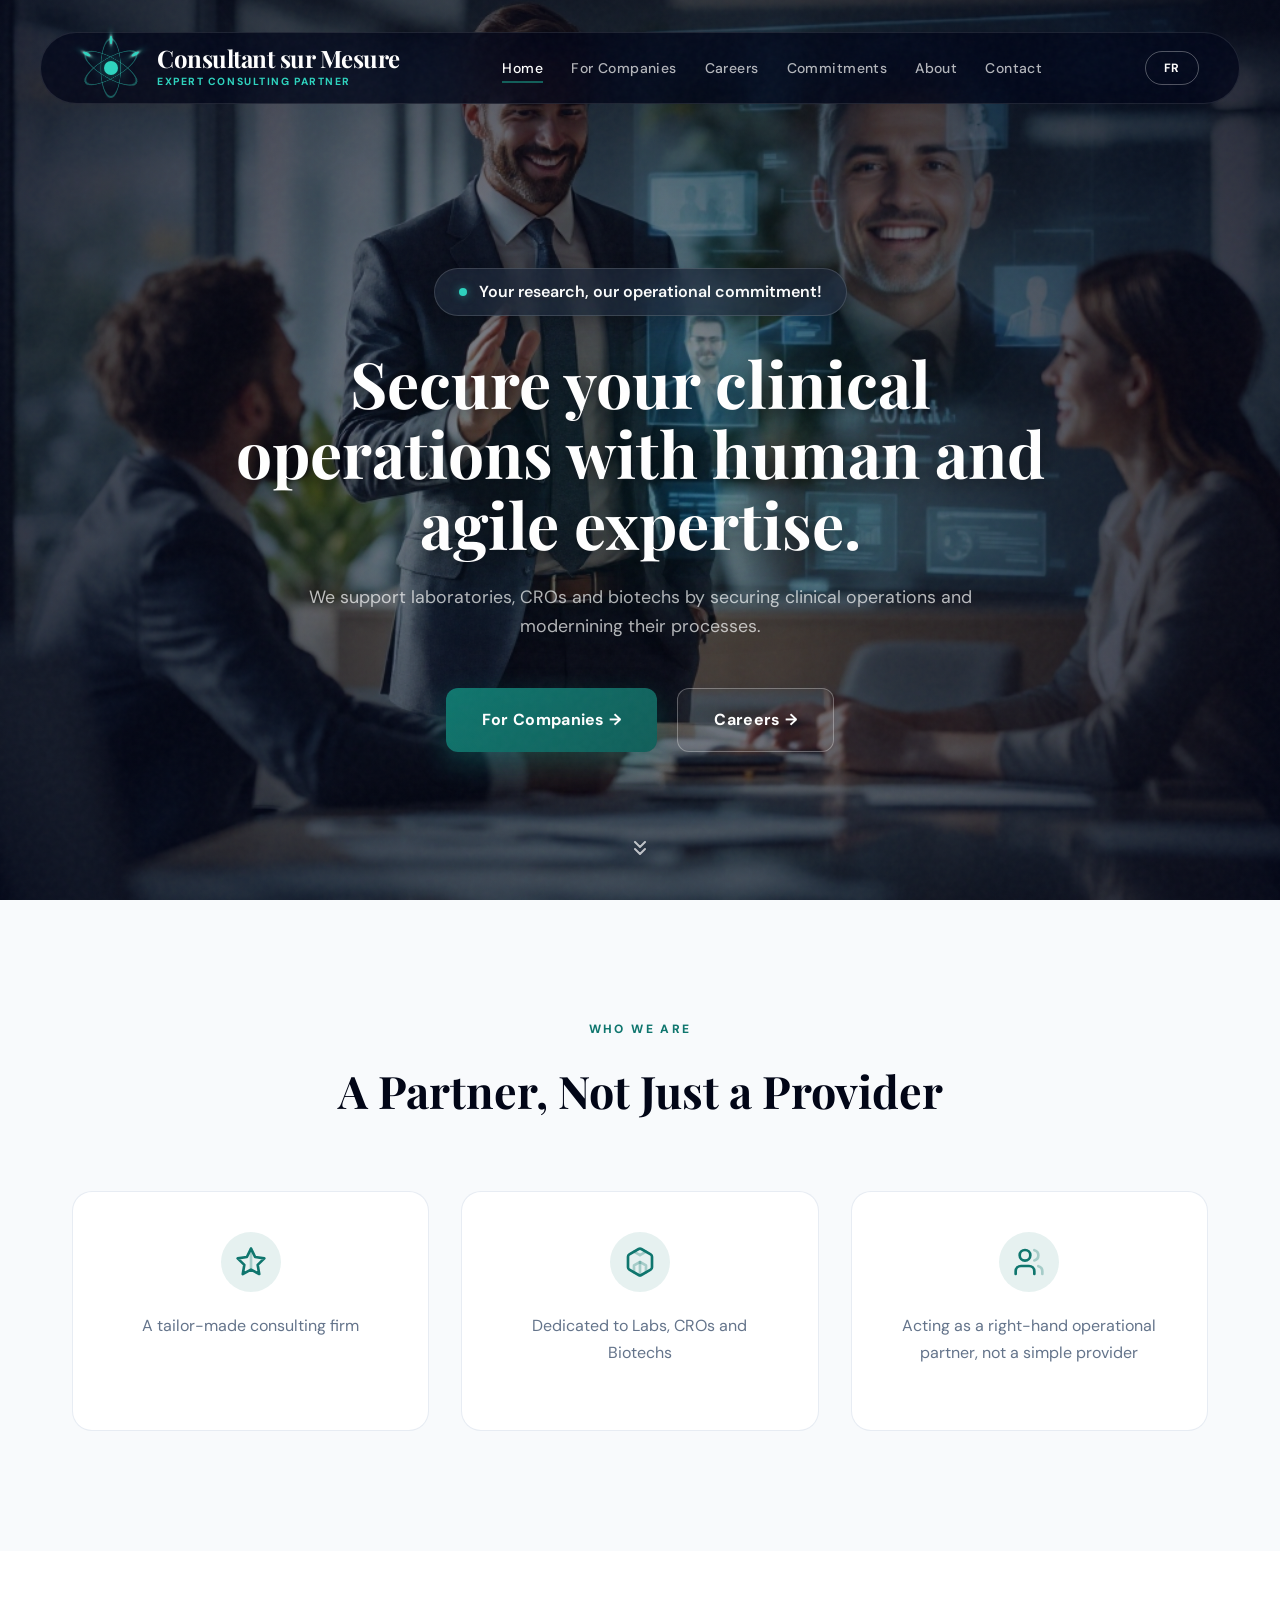
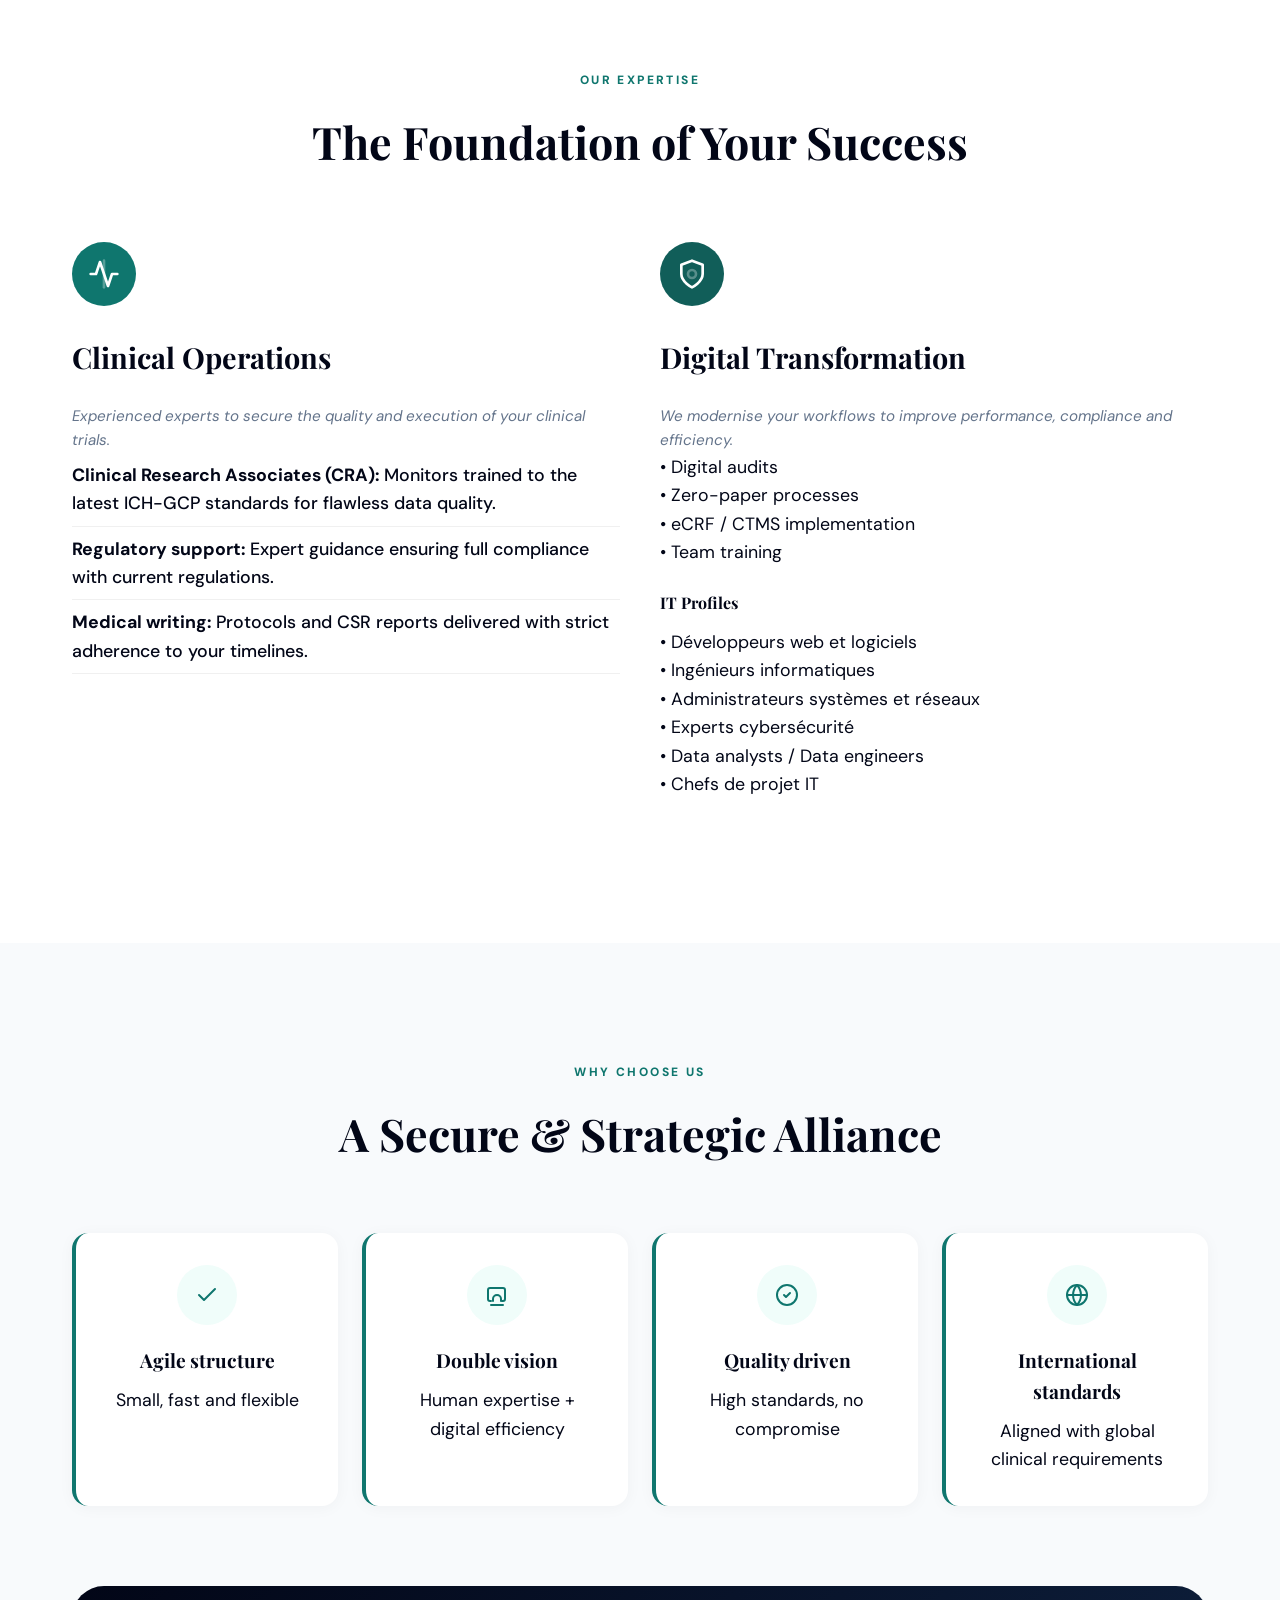
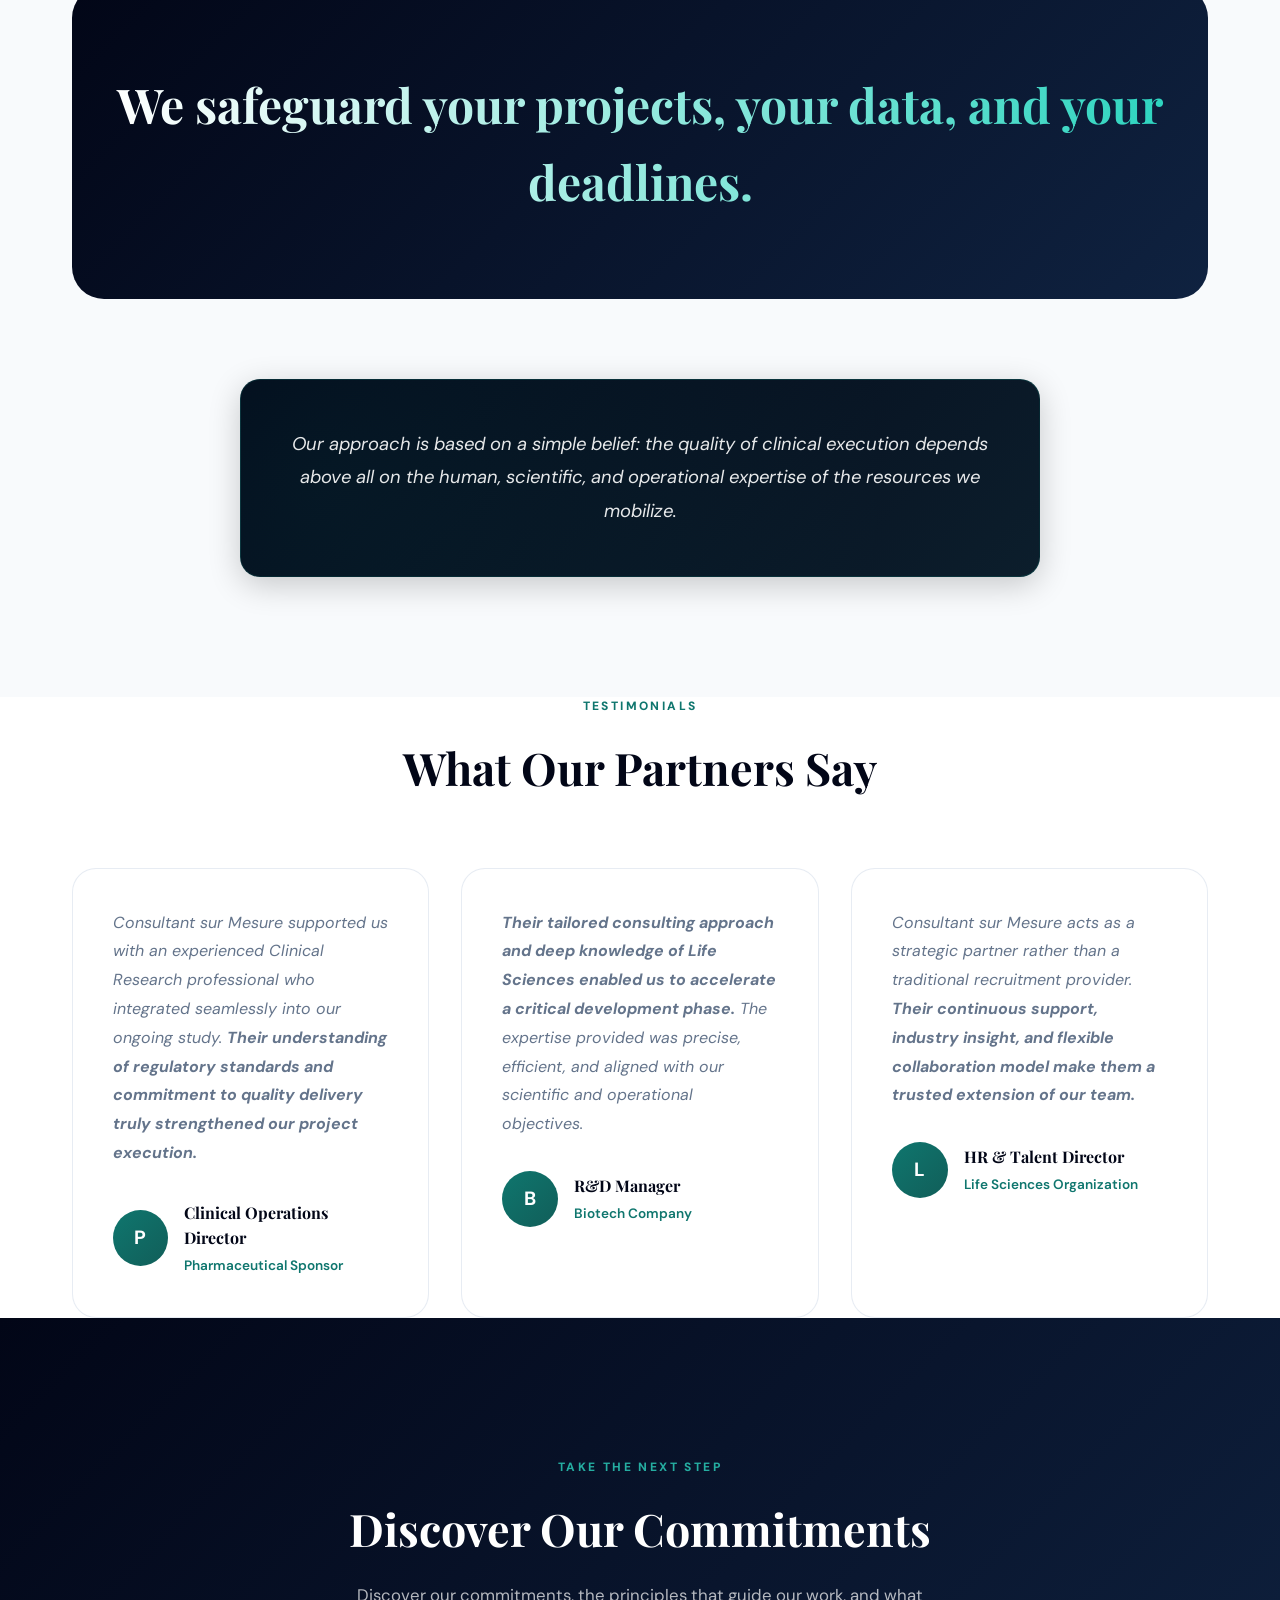
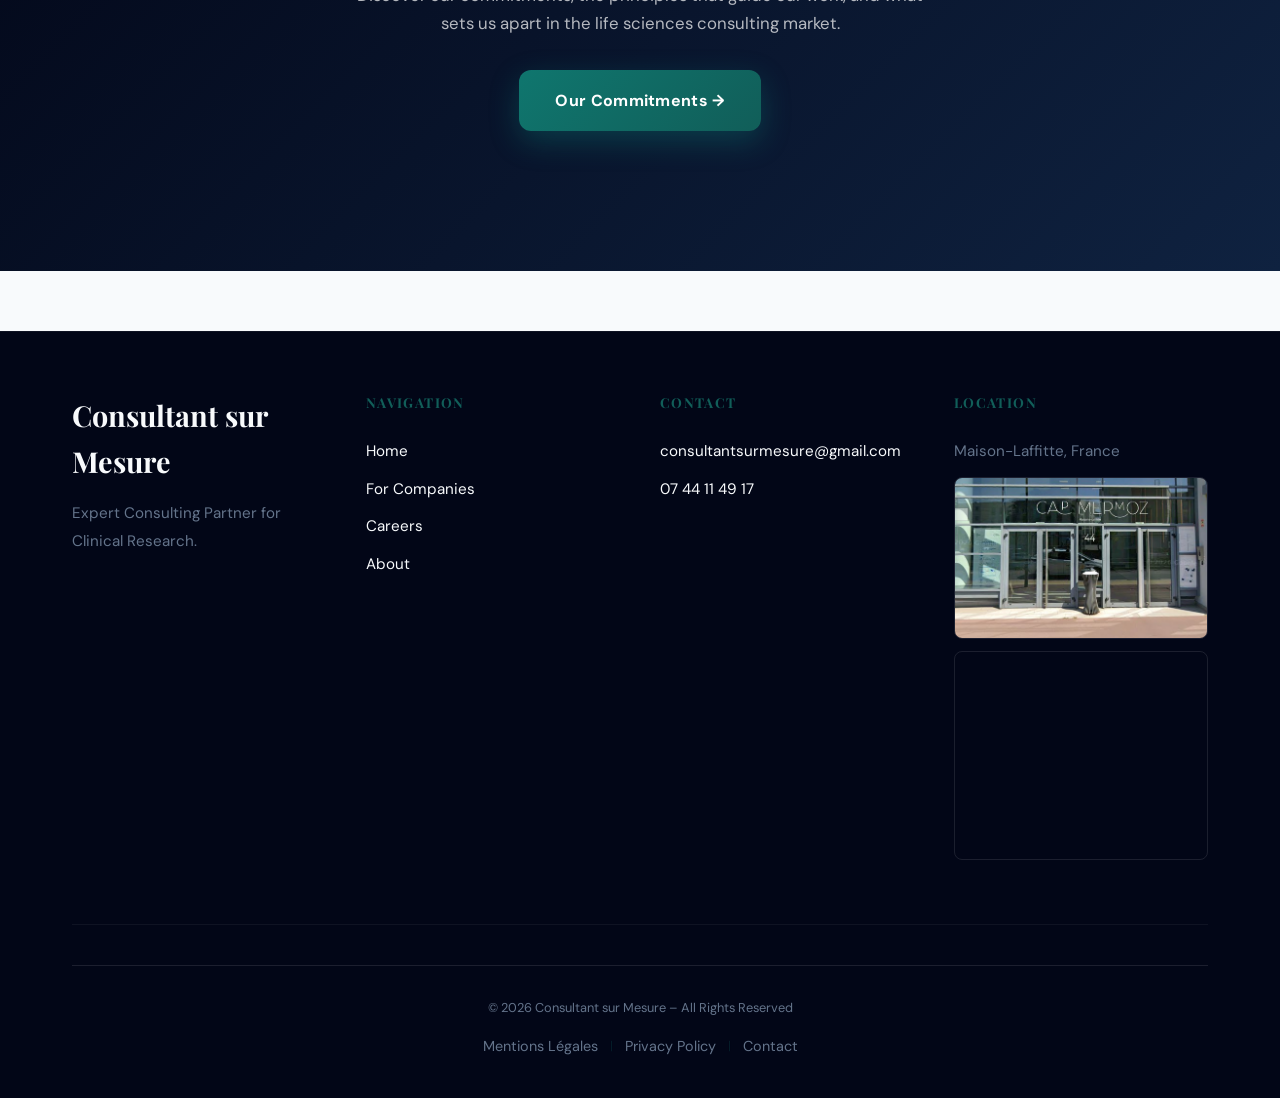
==== commit 3230ecf7: "Update index.html" ====
--- a/index.html
+++ b/index.html
@@ -4,11 +4,11 @@
 <head>
     <meta charset="UTF-8">
     <meta name="viewport" content="width=device-width, initial-scale=1.0">
-<<<<<<< HEAD
+
     <title>Consultant sur Mesure | Expert Clinical Research Consulting</title>
-=======
+
     <title>Consultant sur Mesure | Expert Clinical Research Consulting</title>
->>>>>>> 4f9099a16d33cd5a326b0804fb63241170b65421
+
     <meta name="description"
         content="Connecting pharmaceutical, biomedical, and cosmetic companies with qualified clinical research experts in France & Europe.">
     <link
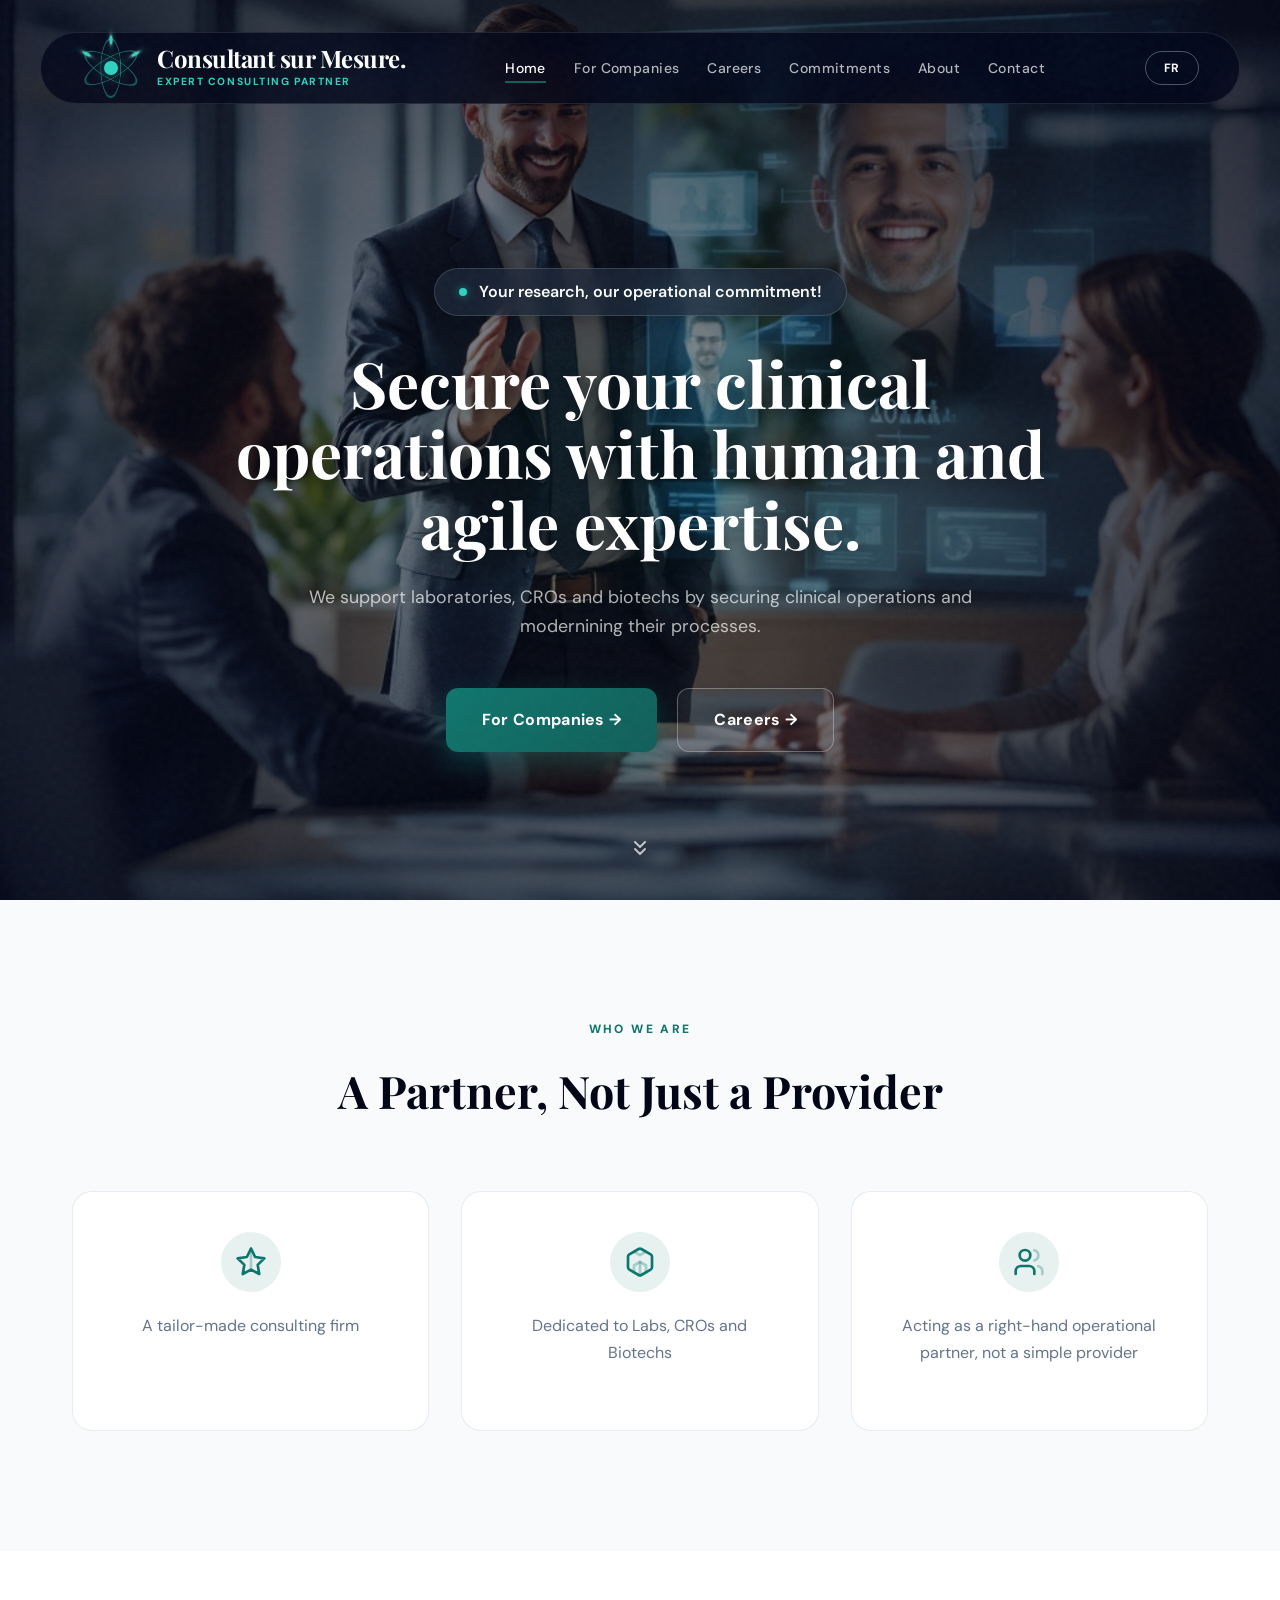
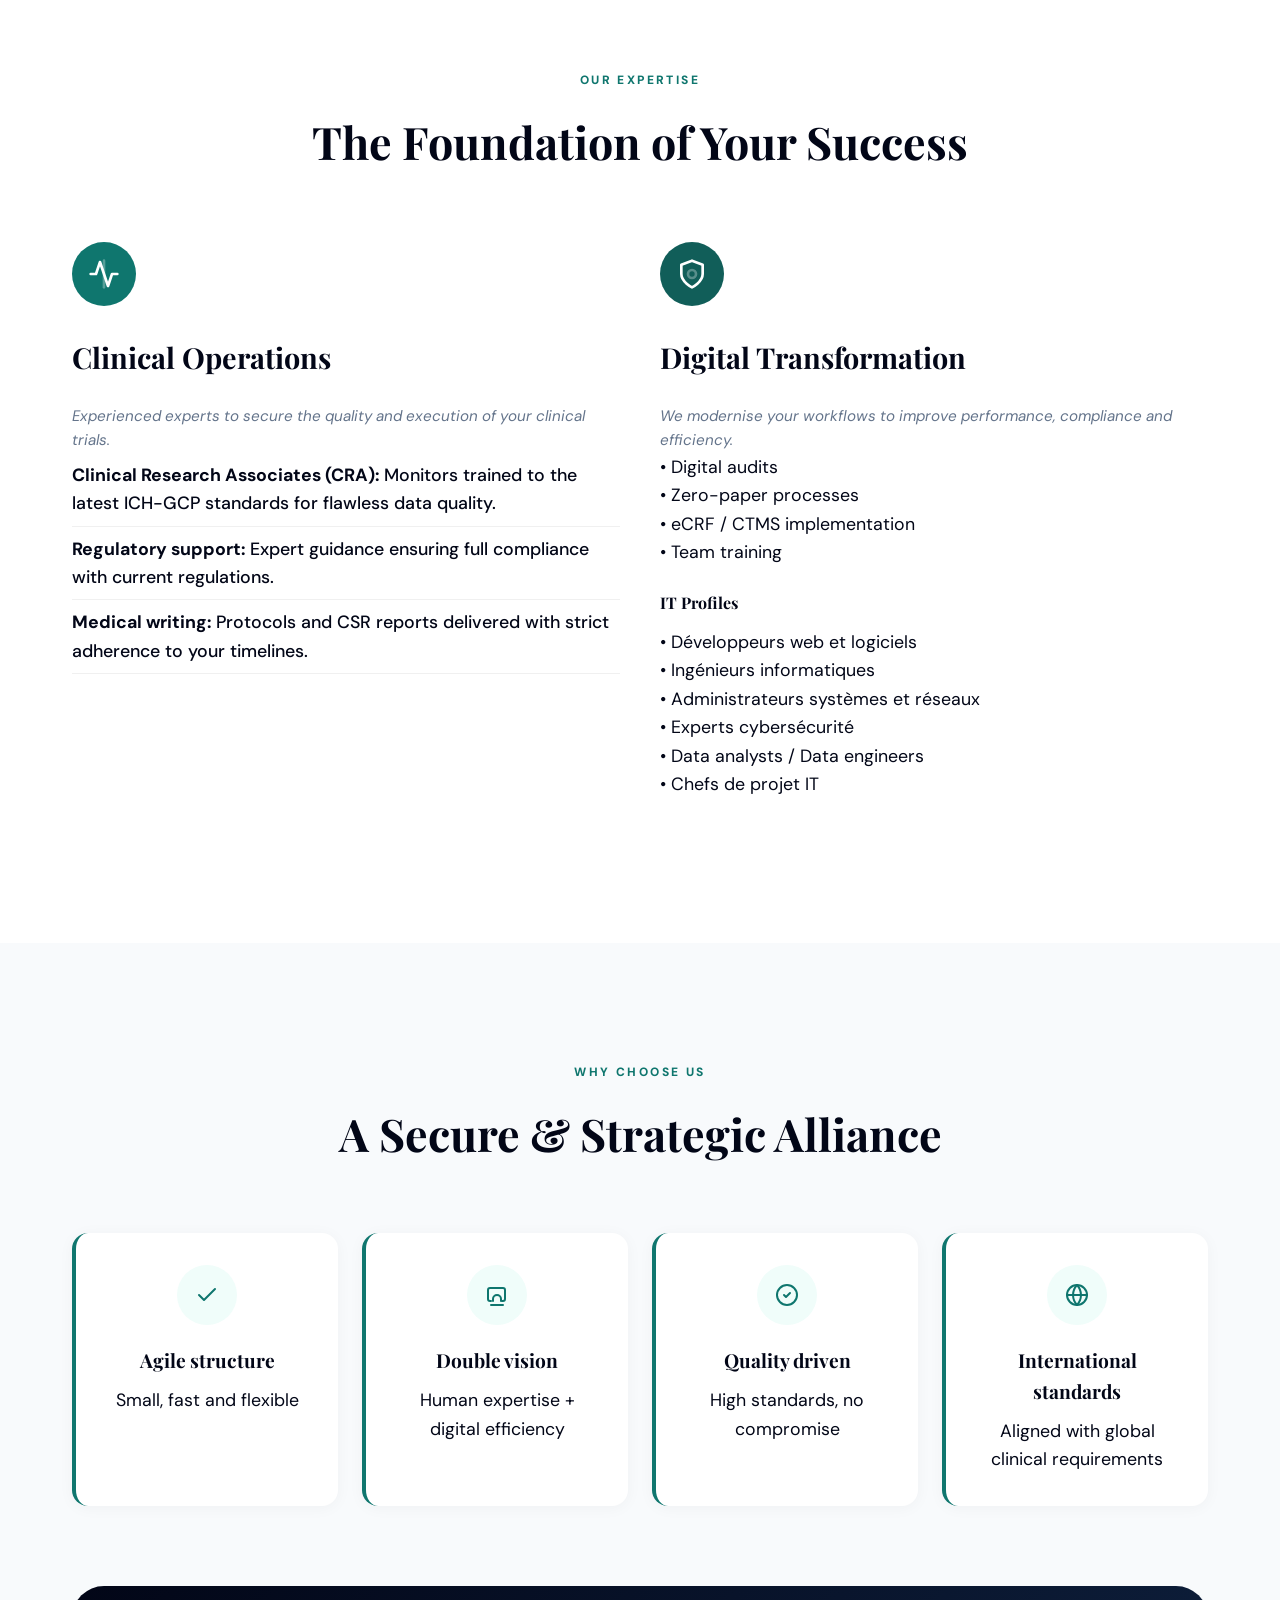
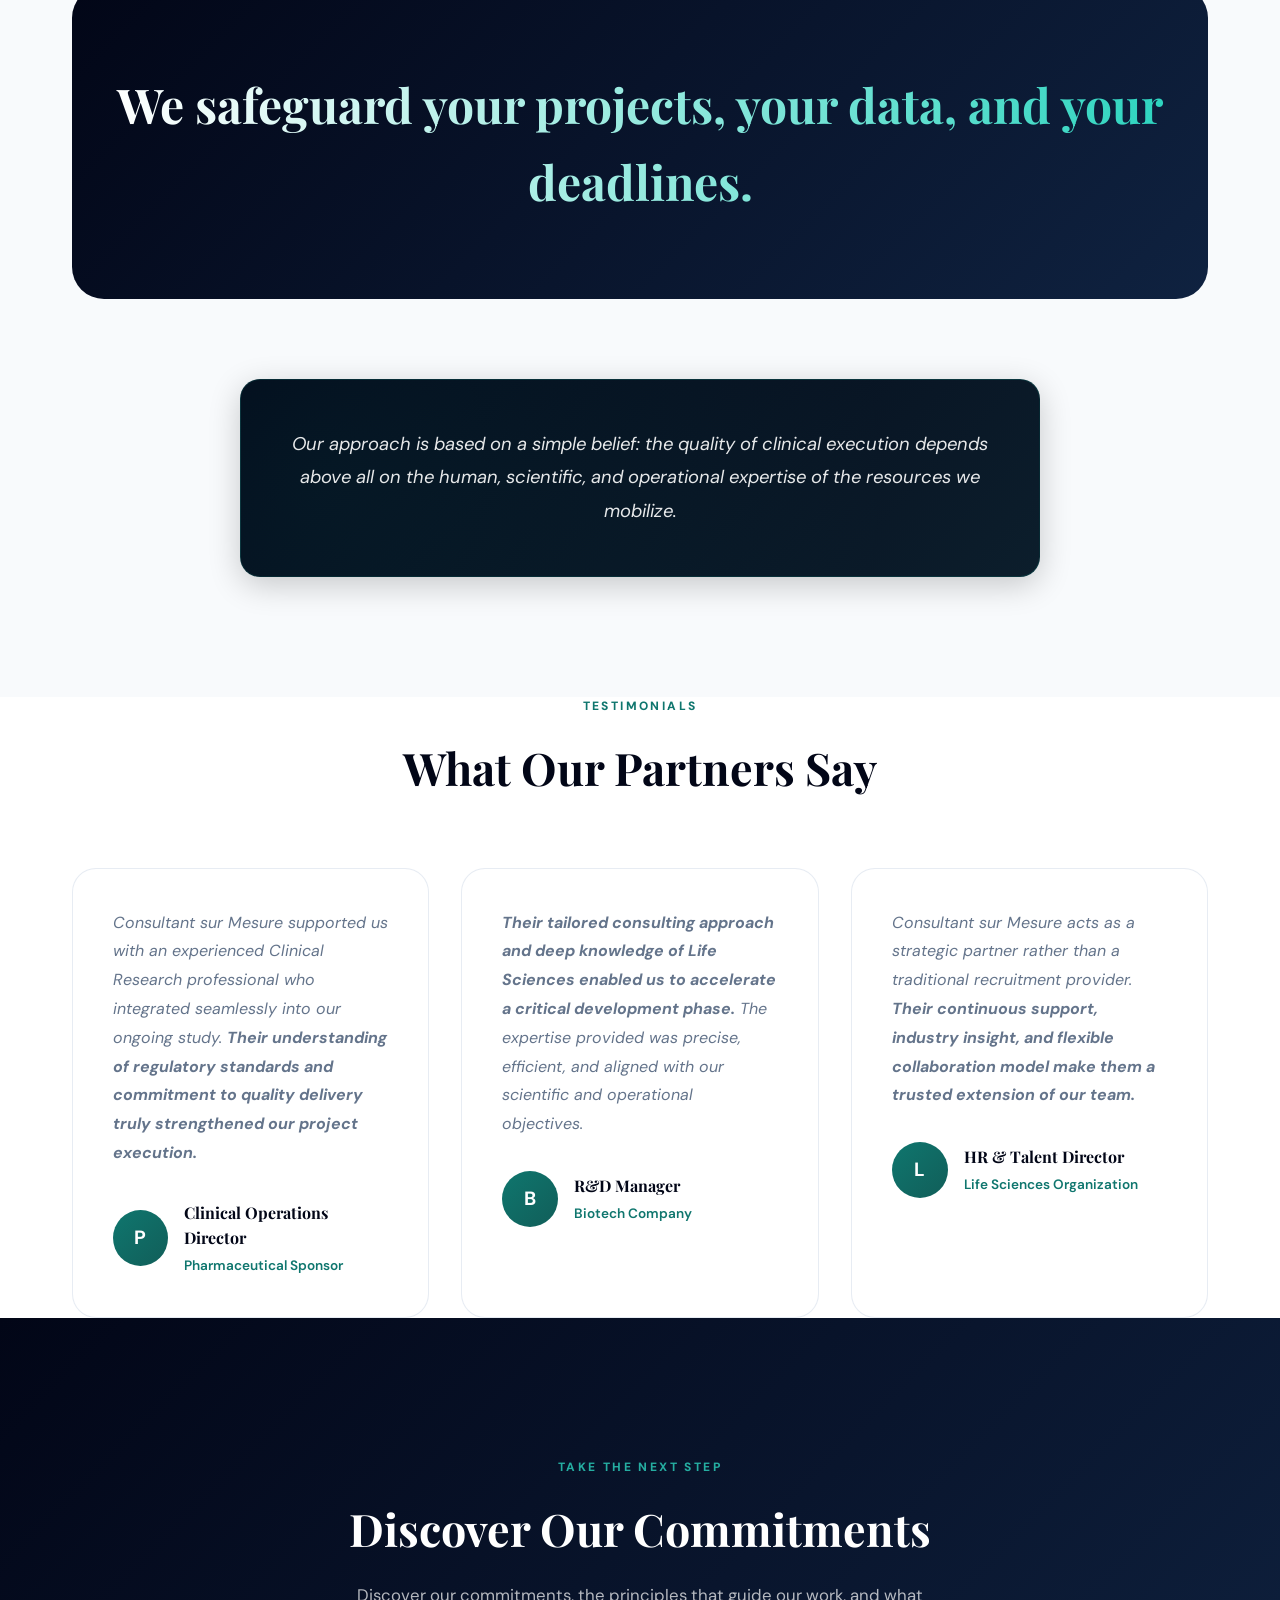
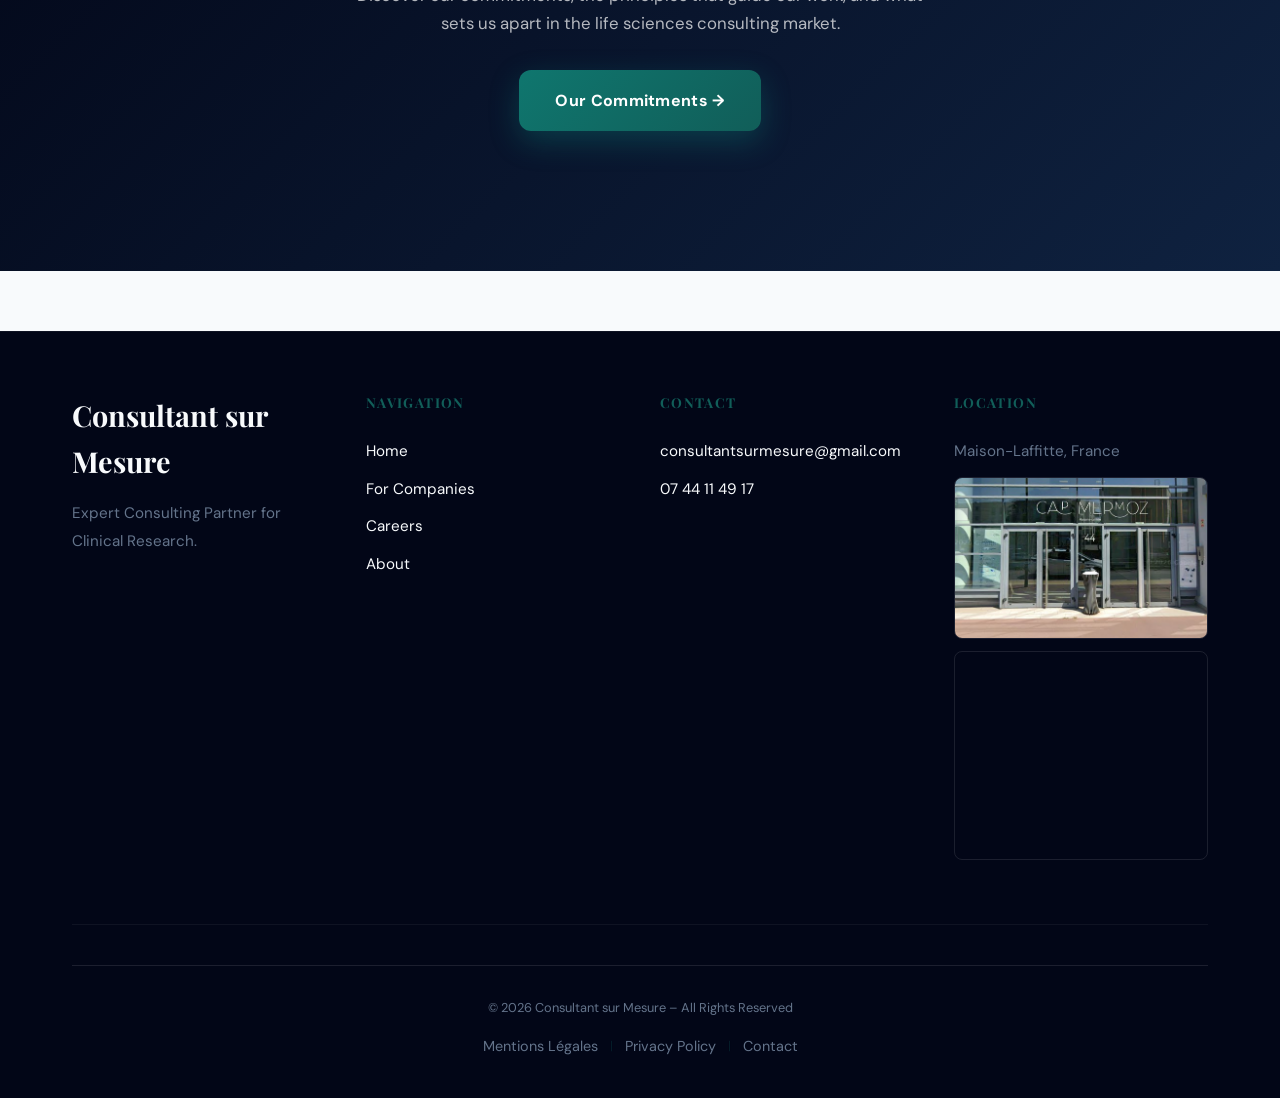
==== commit 8caa8d24: "updaye" ====
--- a/index.html
+++ b/index.html
@@ -29,7 +29,7 @@
                 <div class="atom-nucleus"></div>
             </div>
             <div class="logo-text-col">
-                <span class="brand-main">Consultant sur Mesure</span>
+                <span class="brand-main">Consultant sur Mesure.</span>
                 <span class="brand-sub" data-i18n="brand_sub">Expert Consulting Partner</span>
             </div>
         </a>
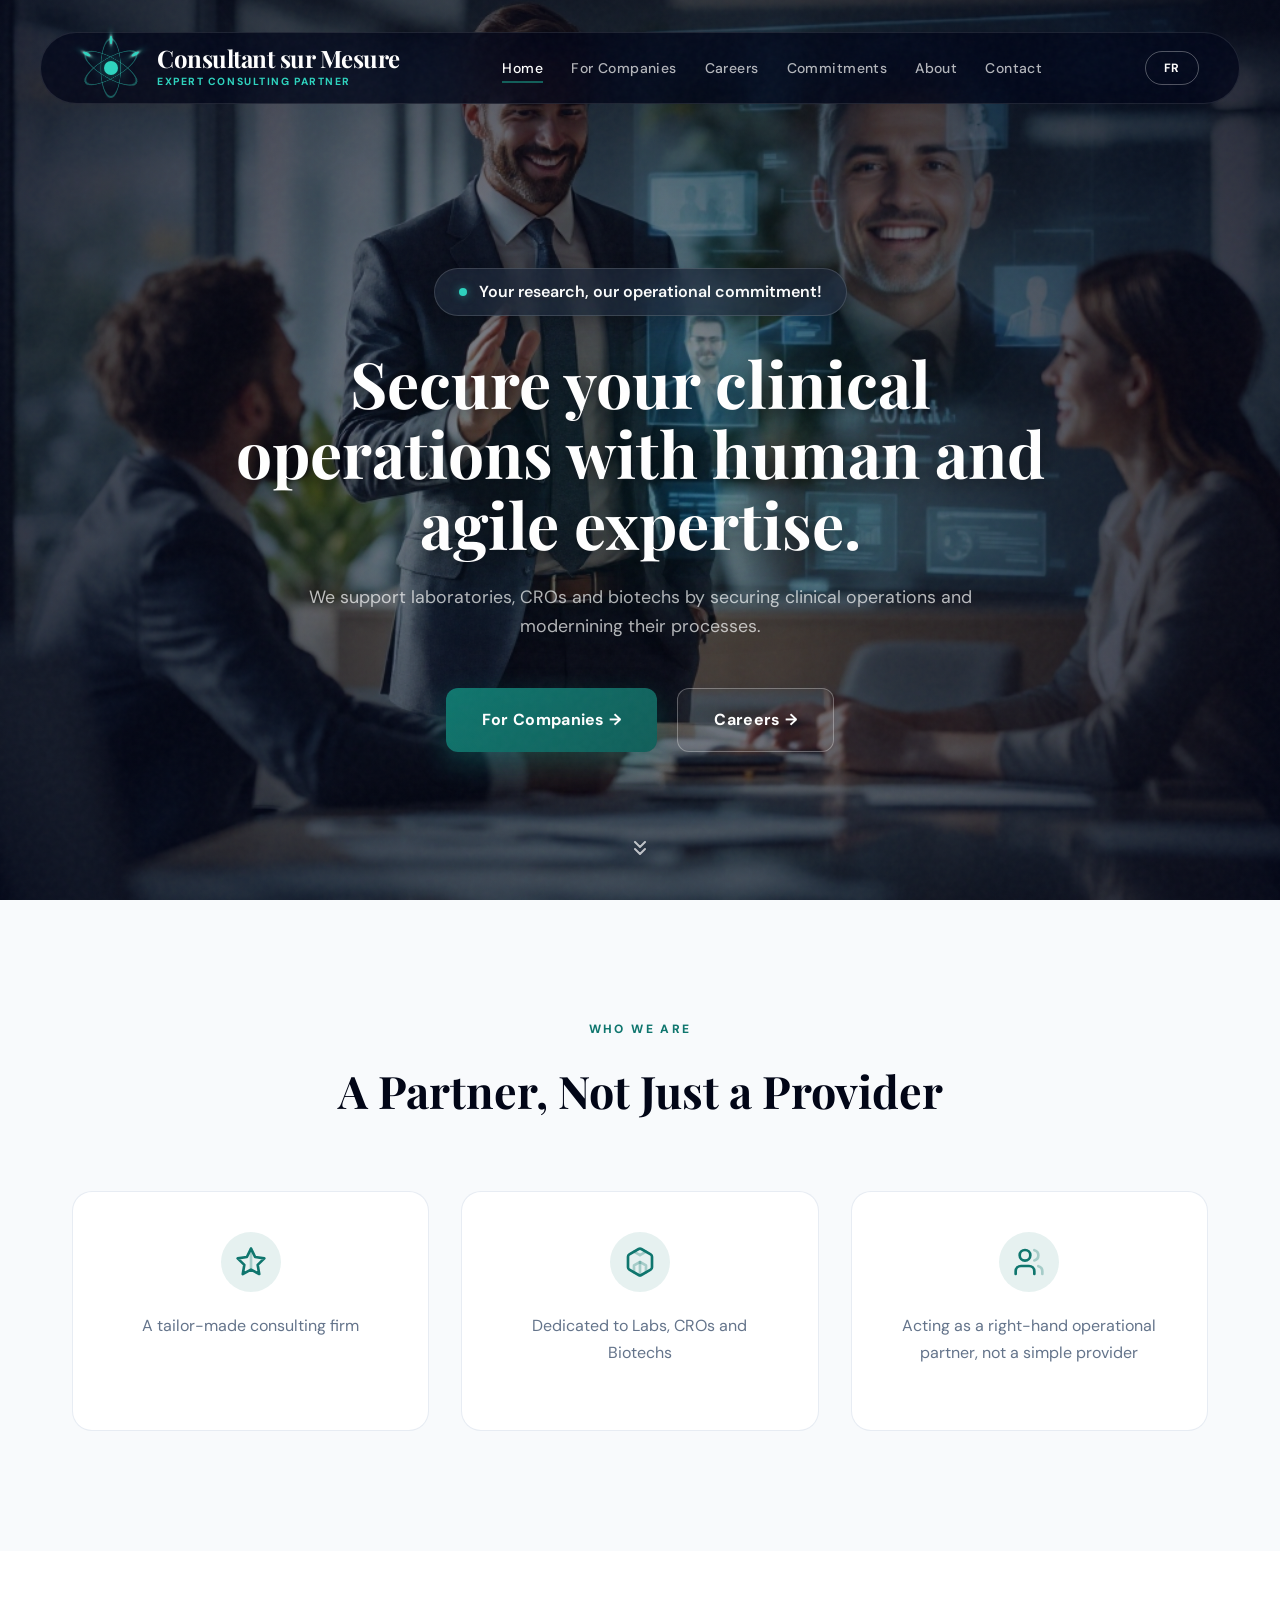
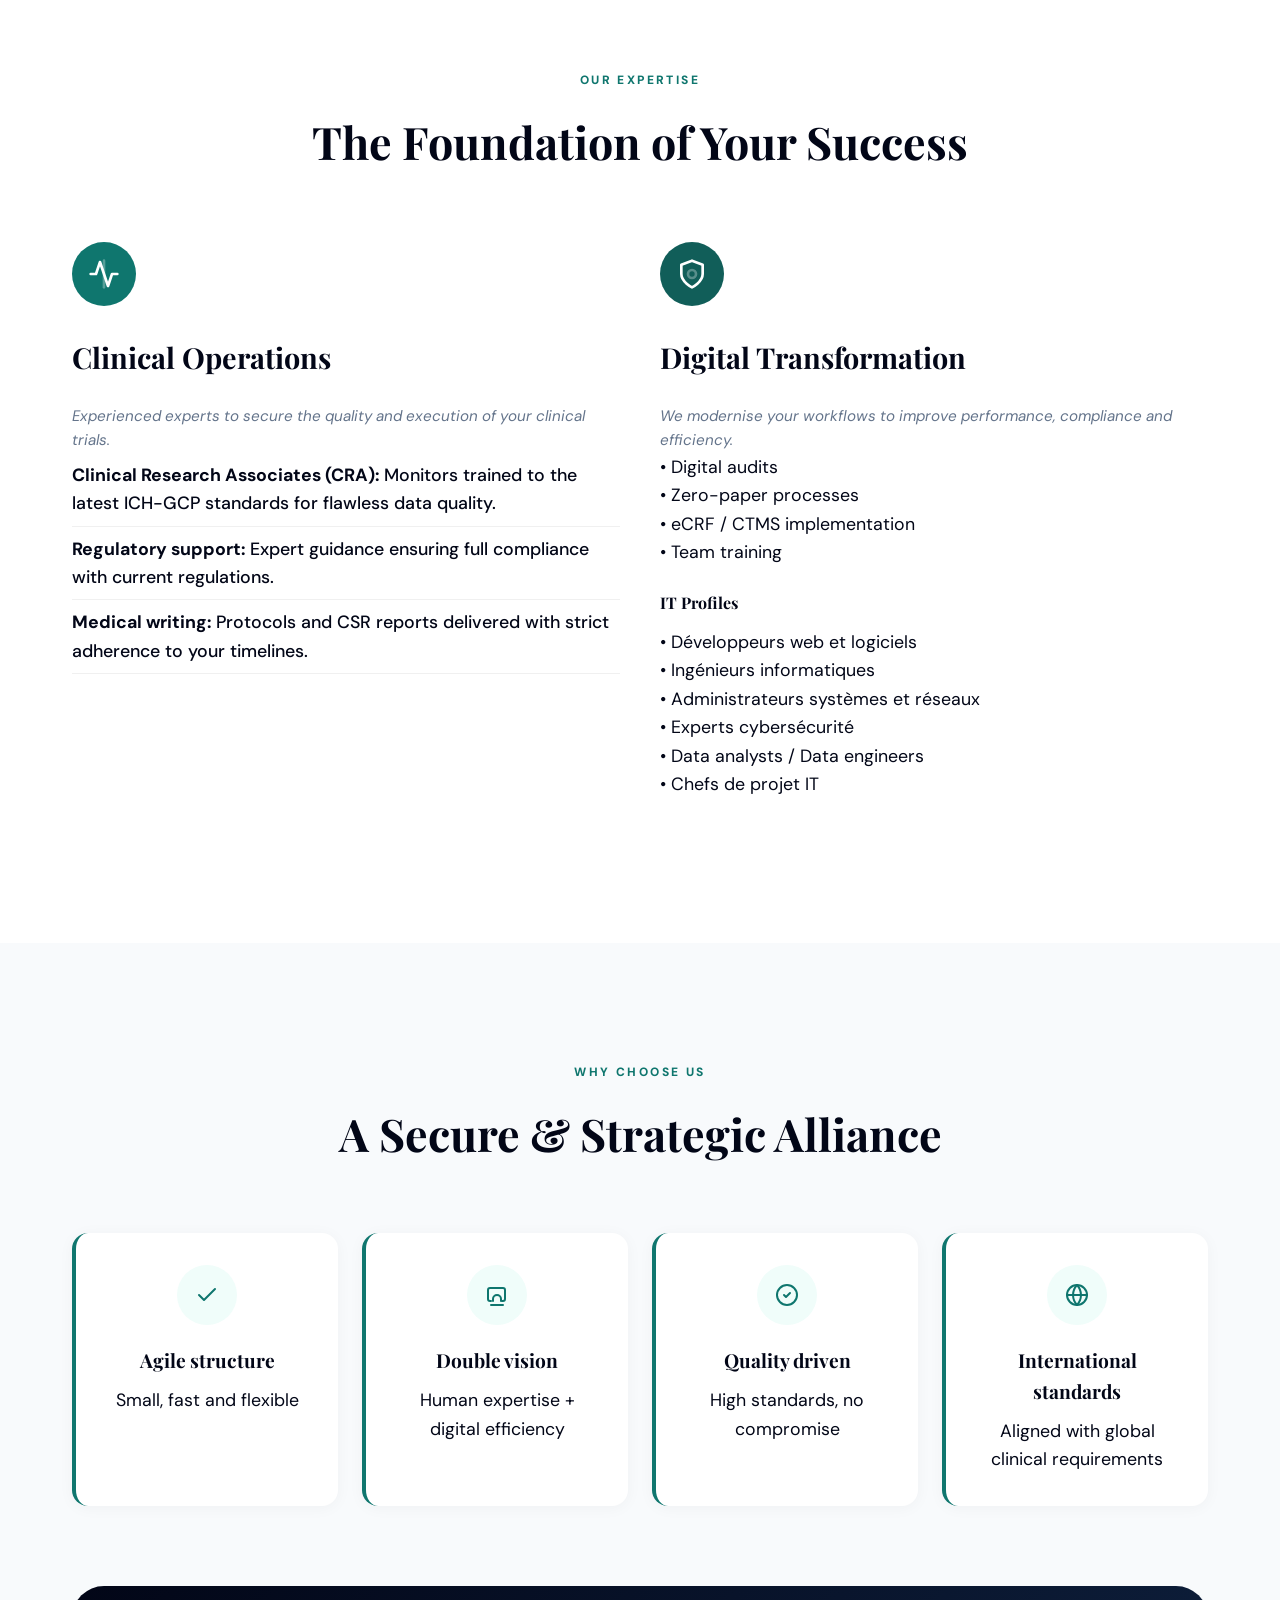
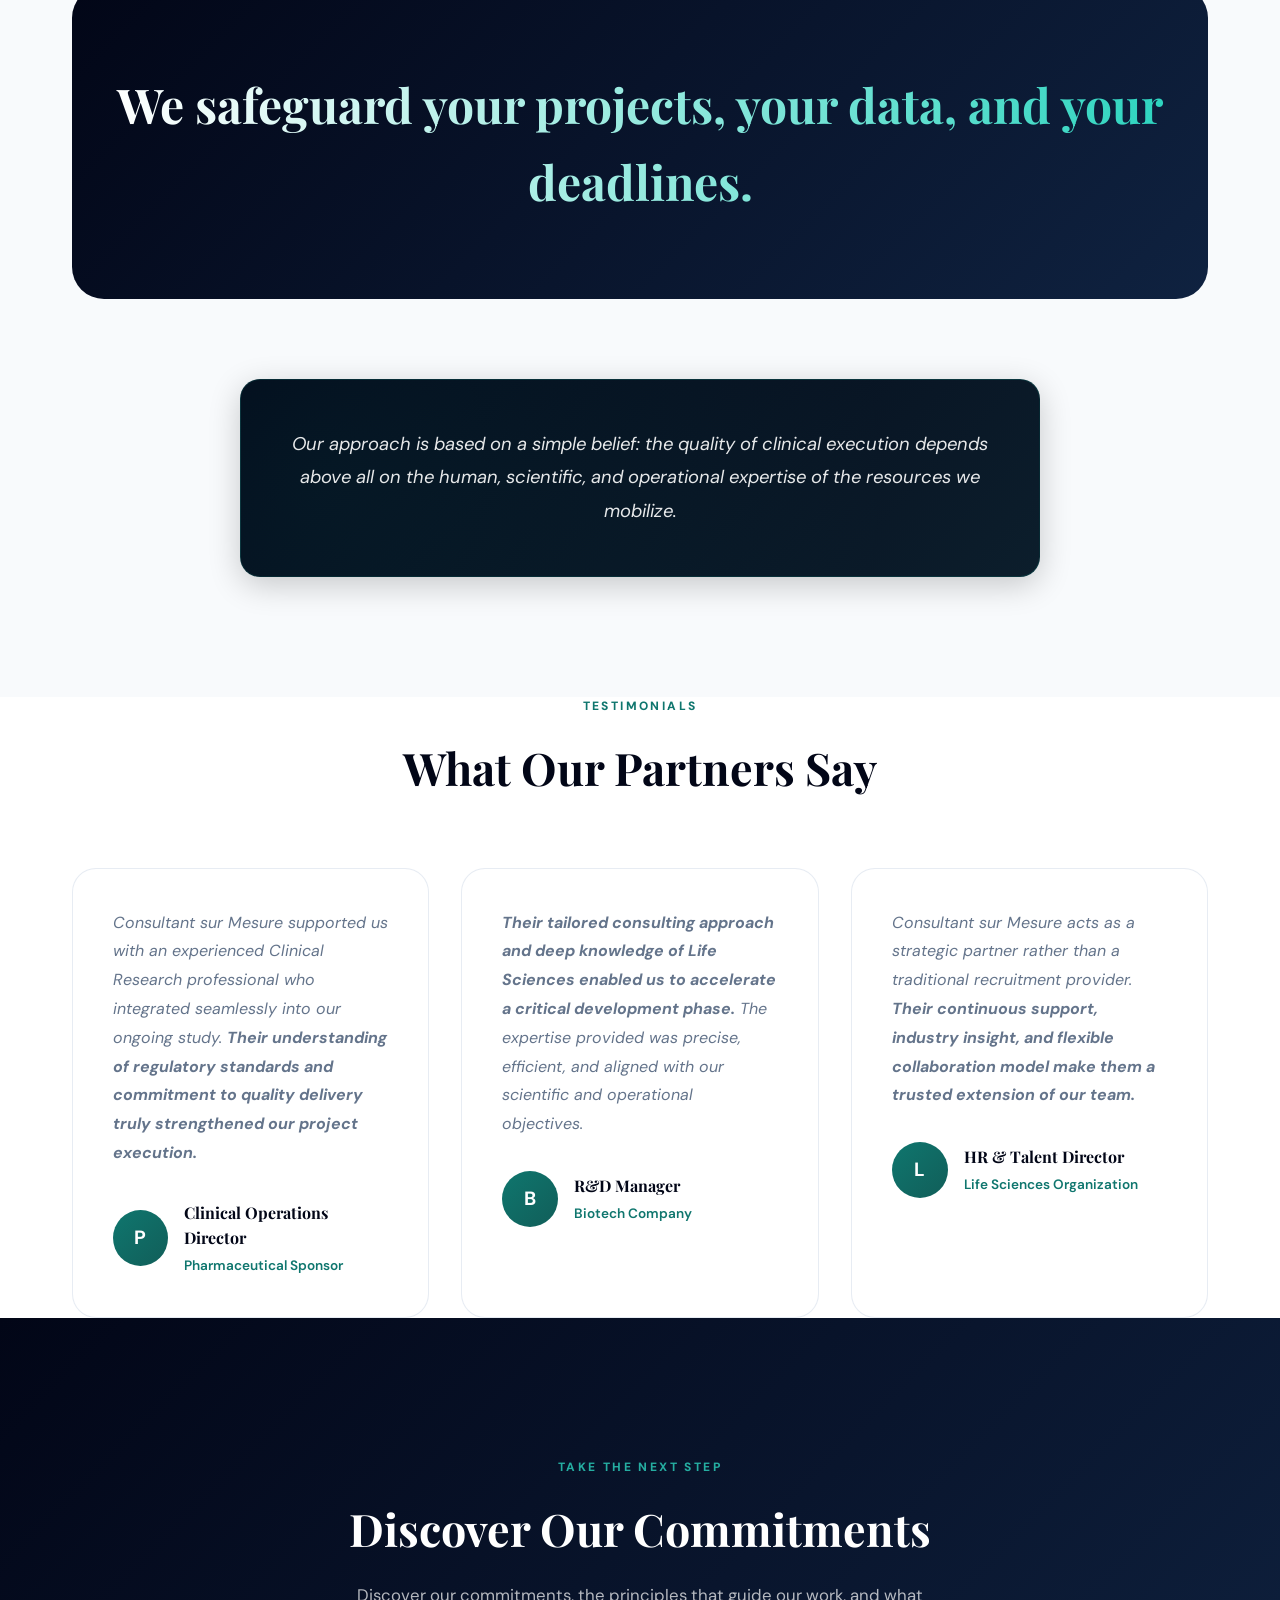
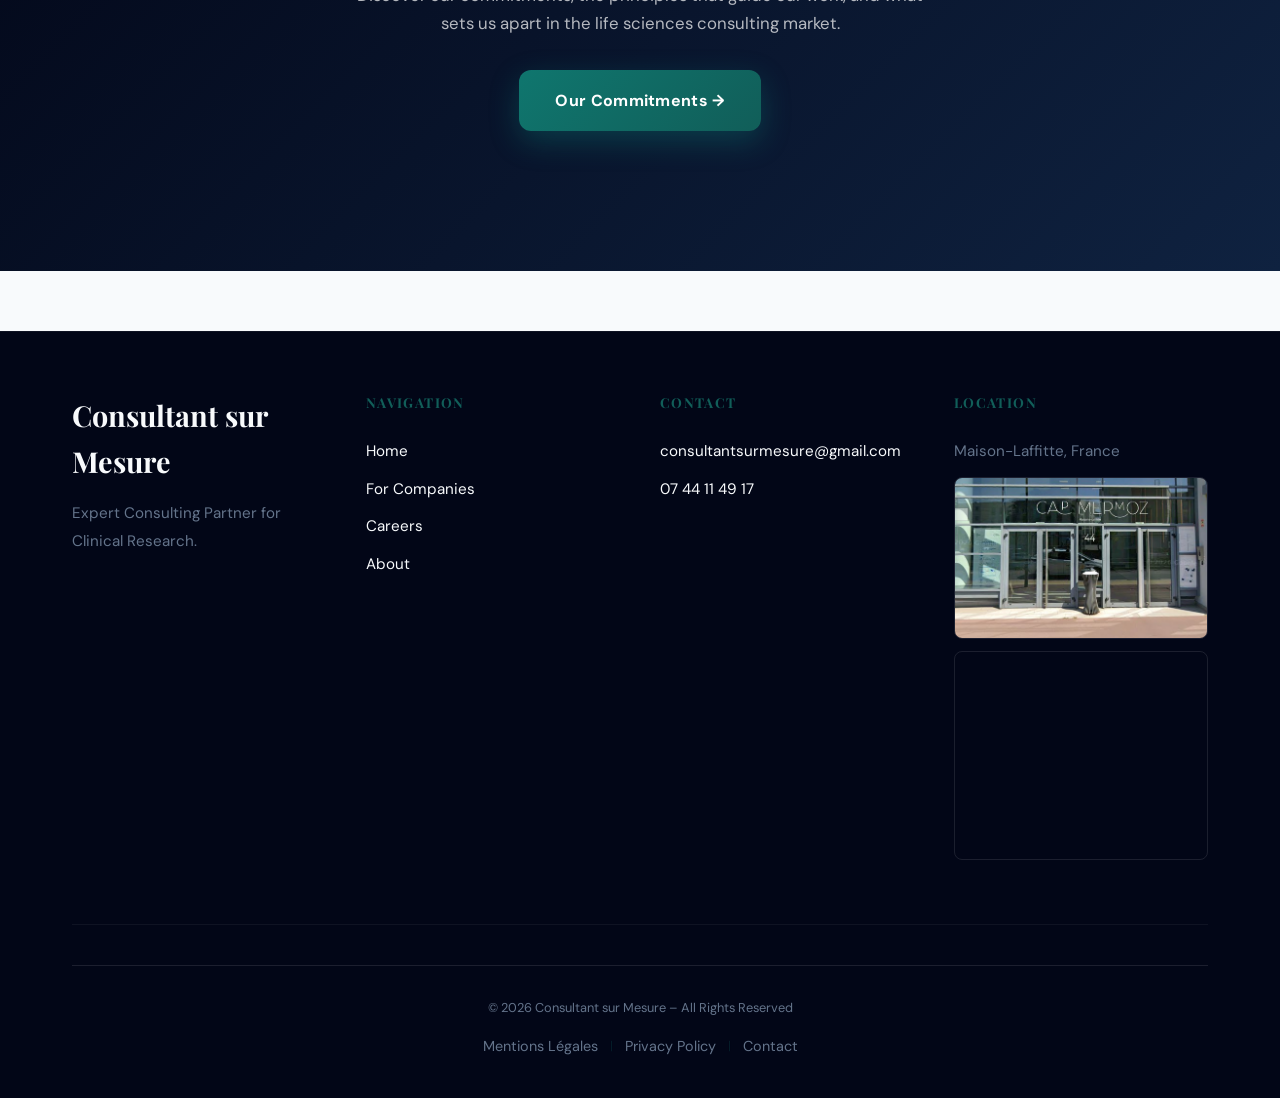
==== commit 97dd9d24: "Update" ====
--- a/index.html
+++ b/index.html
@@ -29,7 +29,7 @@
                 <div class="atom-nucleus"></div>
             </div>
             <div class="logo-text-col">
-                <span class="brand-main">Consultant sur Mesure.</span>
+                <span class="brand-main">Consultant sur Mesure</span>
                 <span class="brand-sub" data-i18n="brand_sub">Expert Consulting Partner</span>
             </div>
         </a>
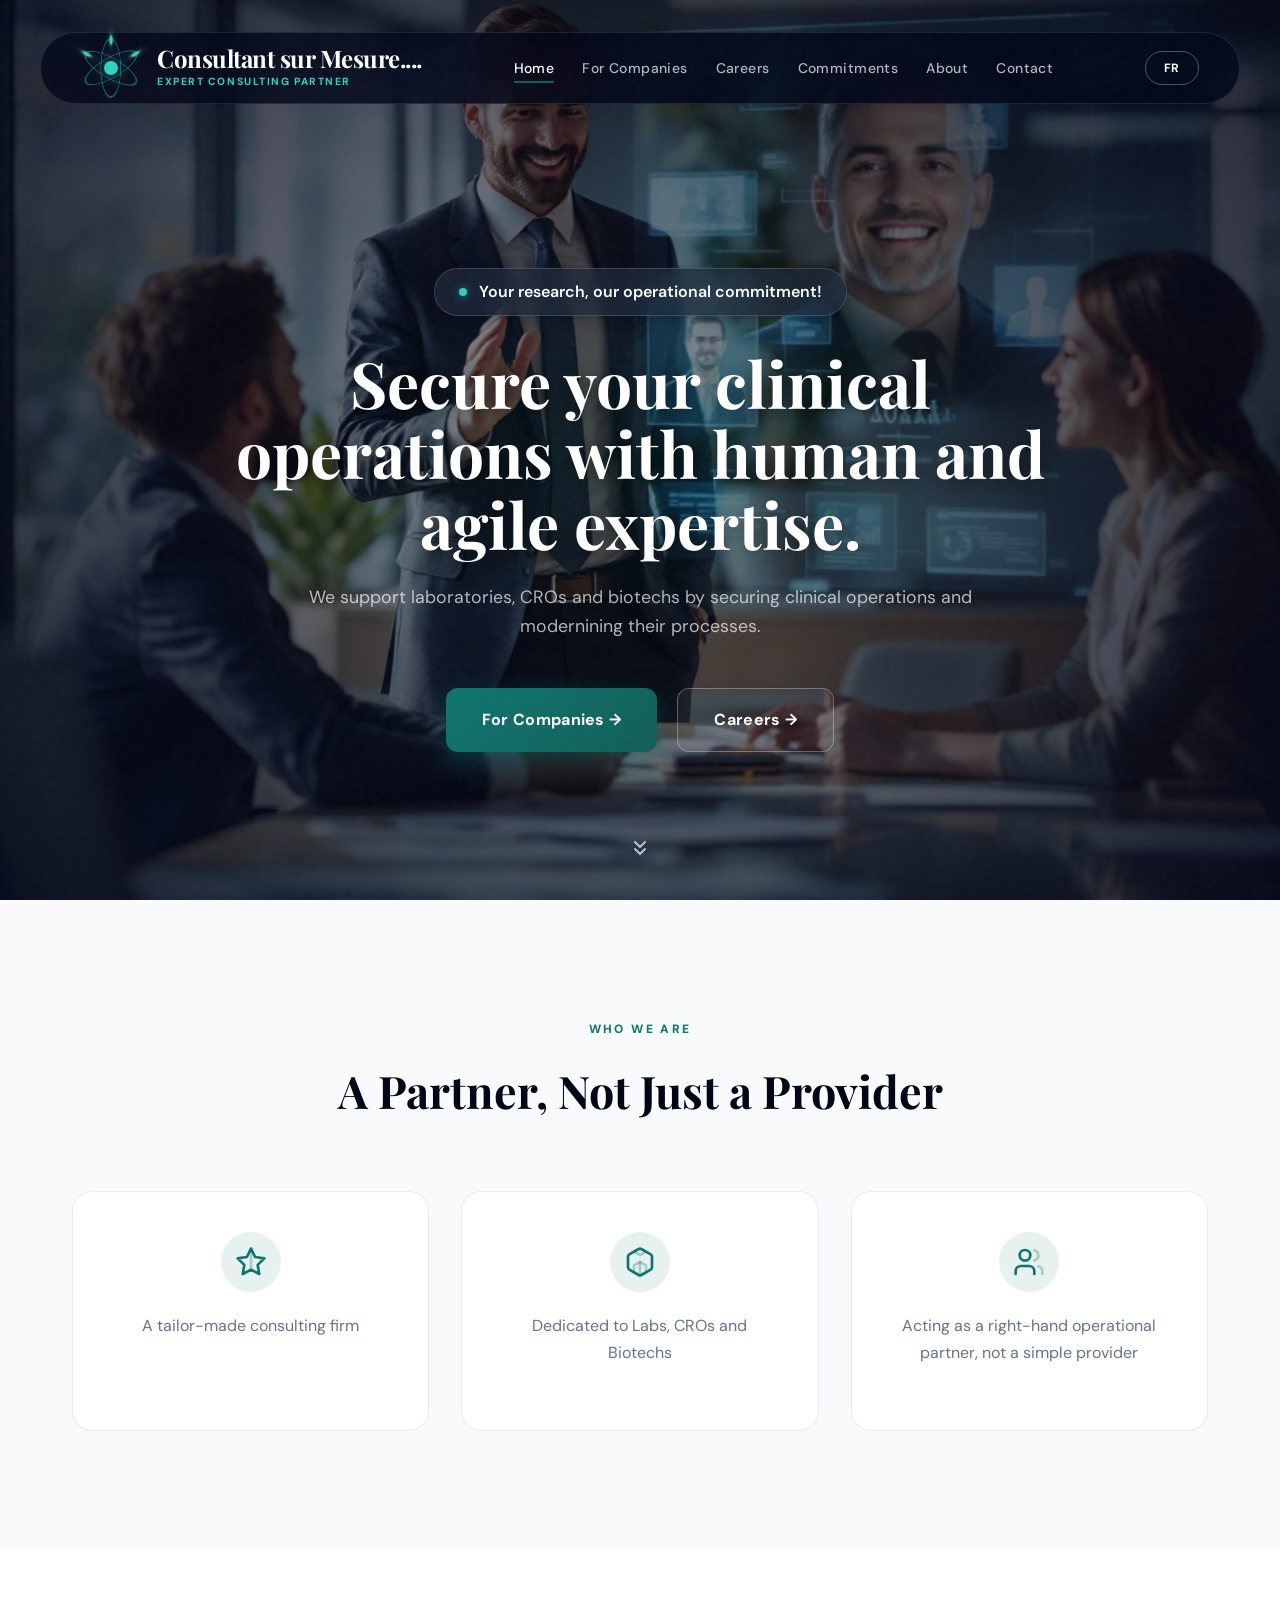
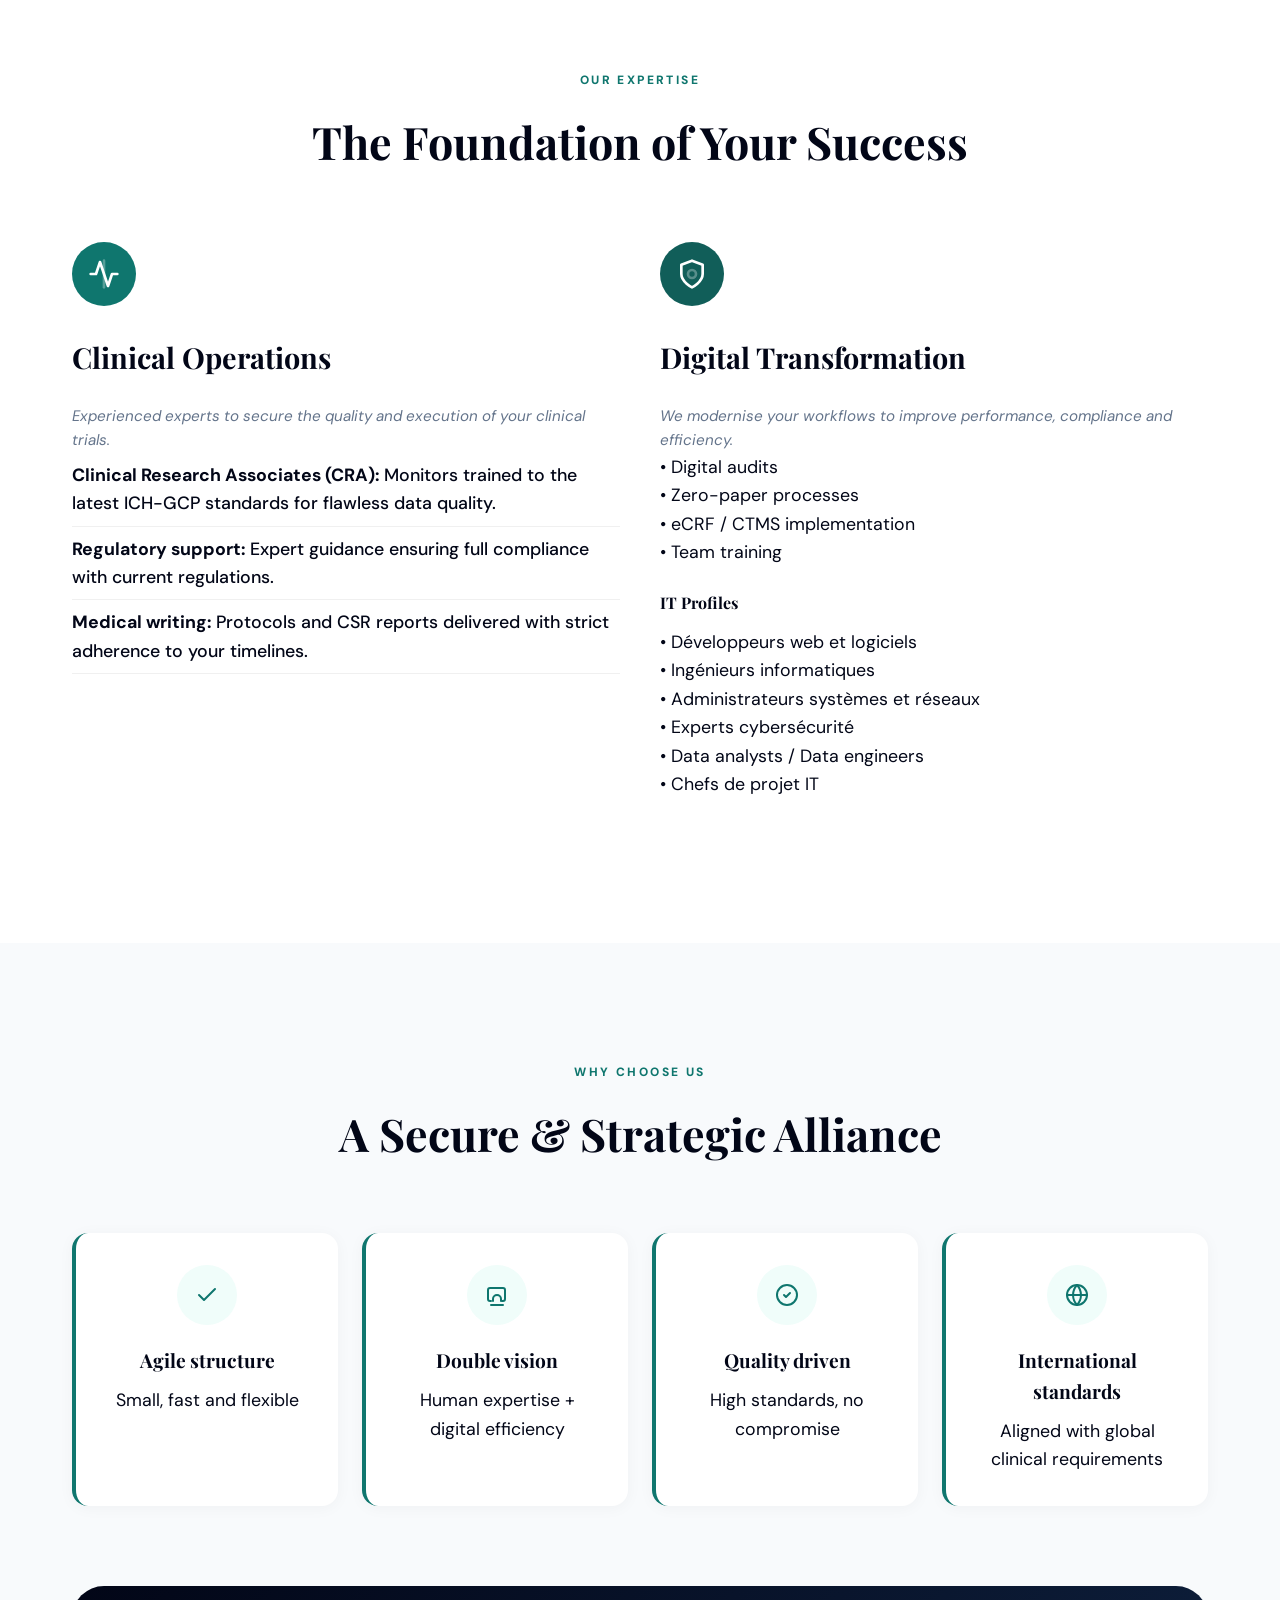
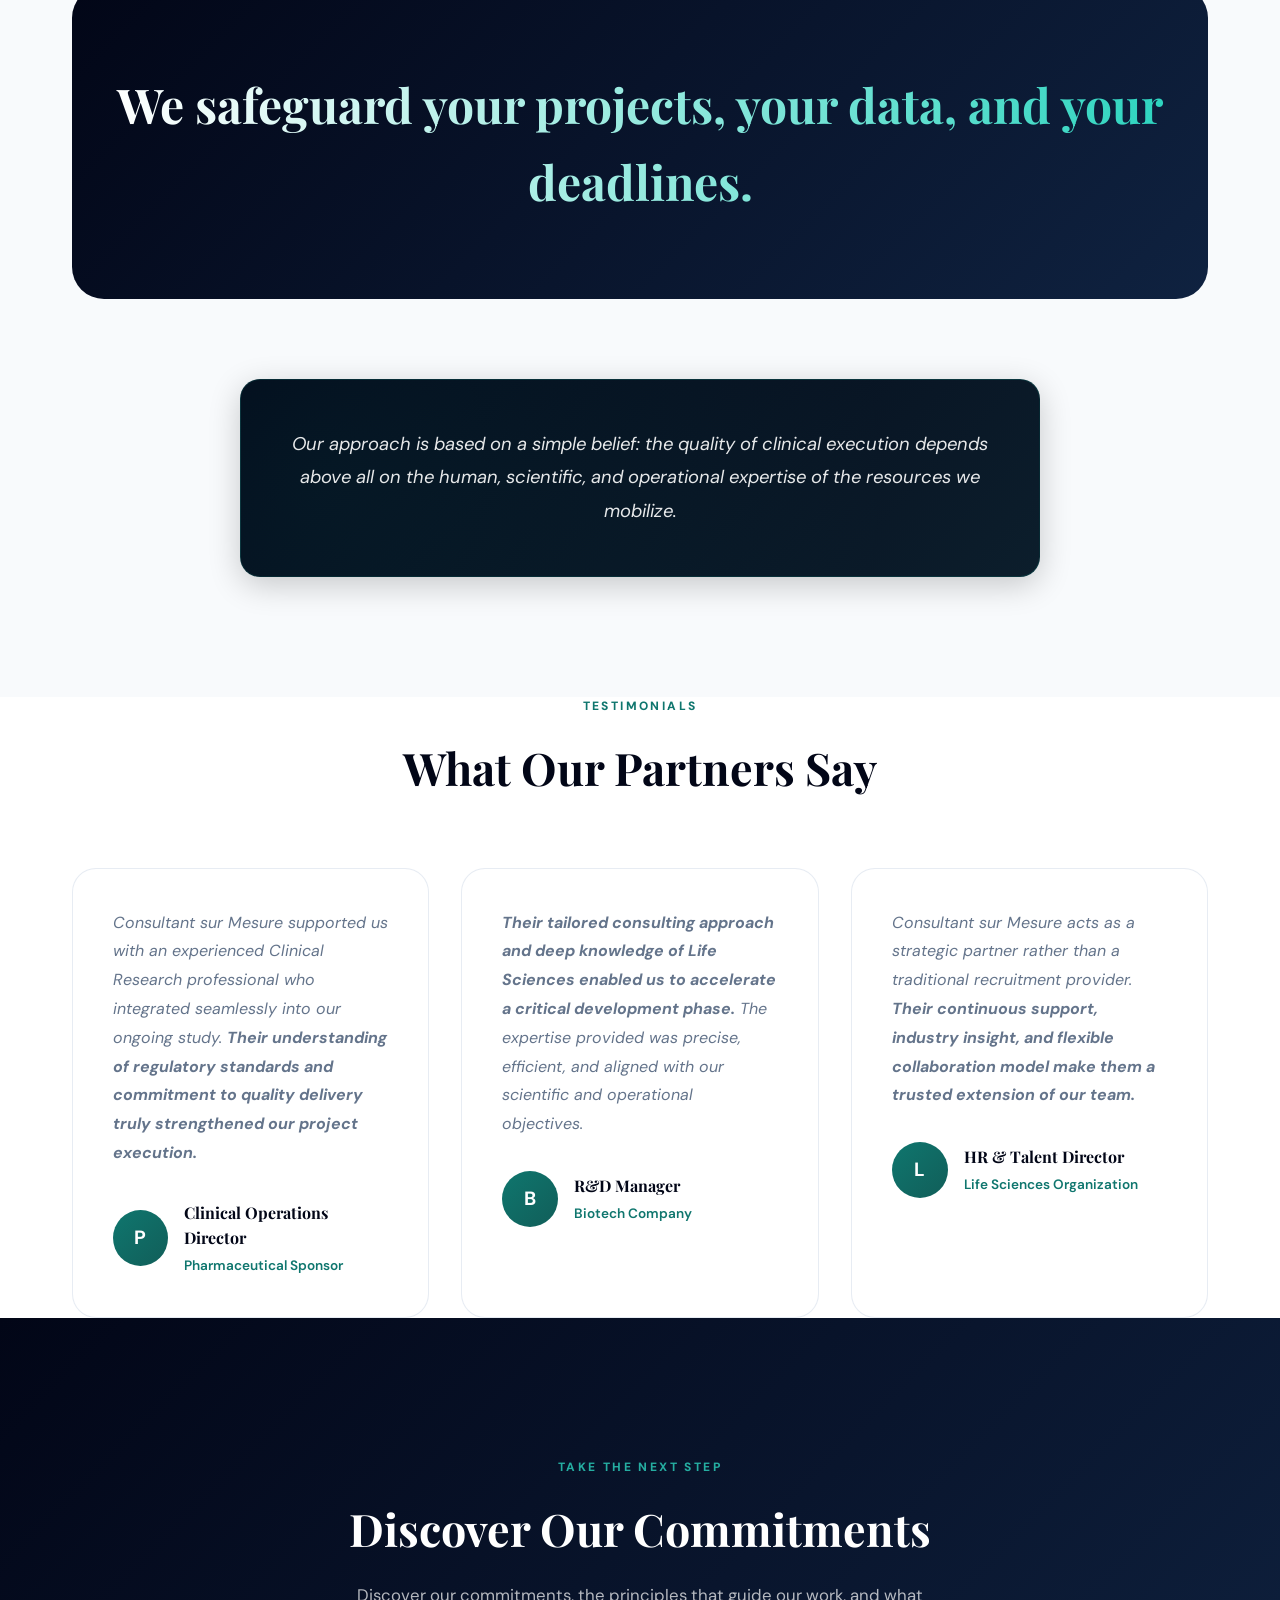
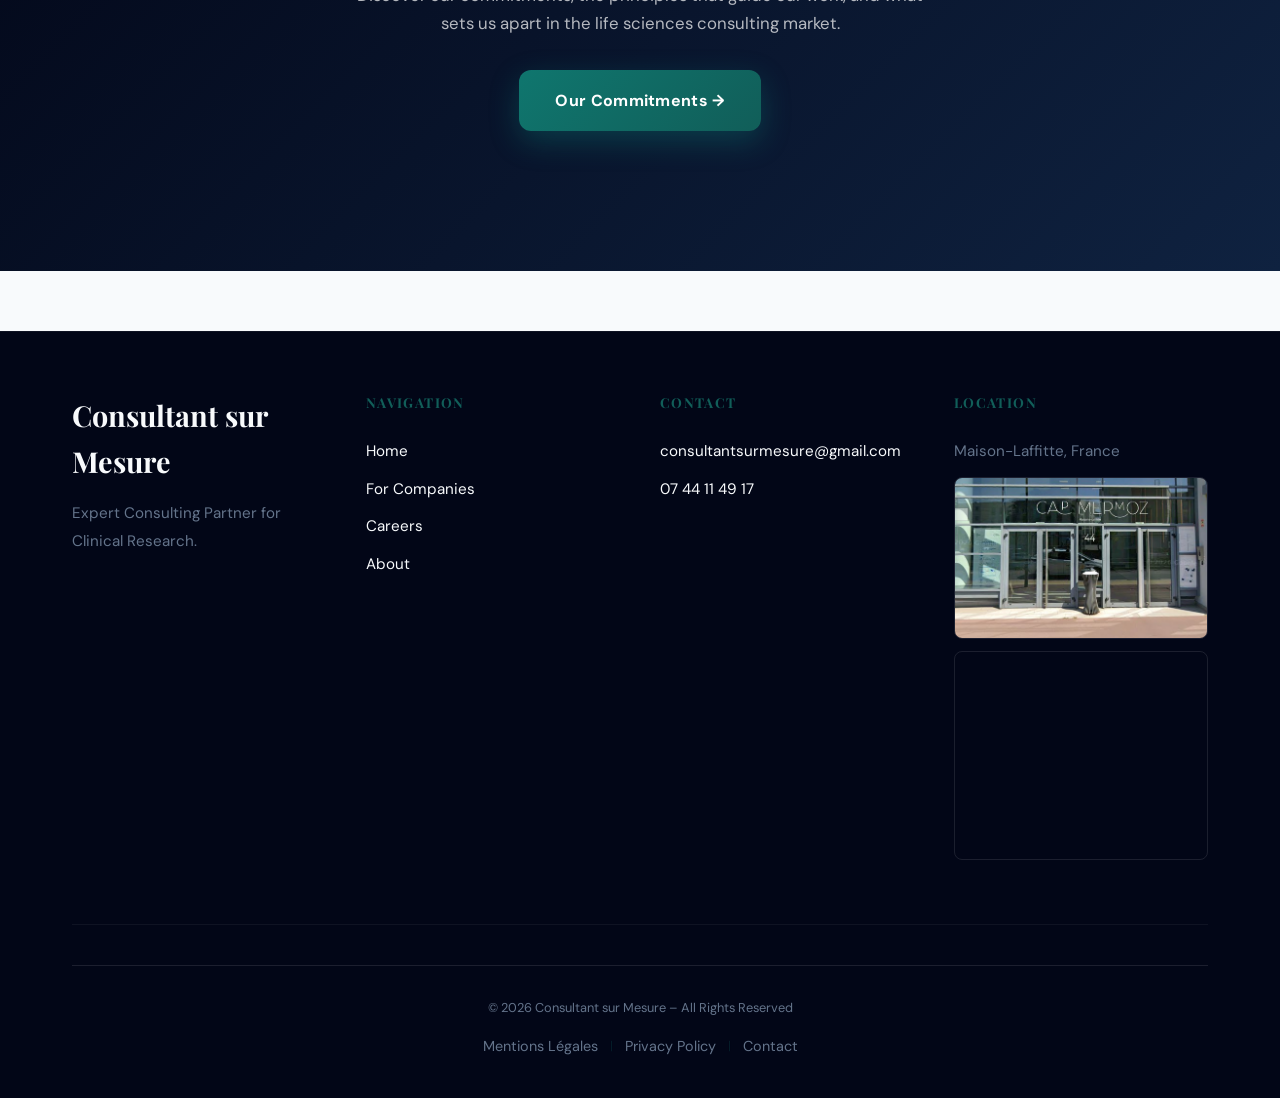
==== commit 581e9e00: "Update" ====
--- a/index.html
+++ b/index.html
@@ -29,7 +29,7 @@
                 <div class="atom-nucleus"></div>
             </div>
             <div class="logo-text-col">
-                <span class="brand-main">Consultant sur Mesure</span>
+                <span class="brand-main">Consultant sur Mesure....</span>
                 <span class="brand-sub" data-i18n="brand_sub">Expert Consulting Partner</span>
             </div>
         </a>
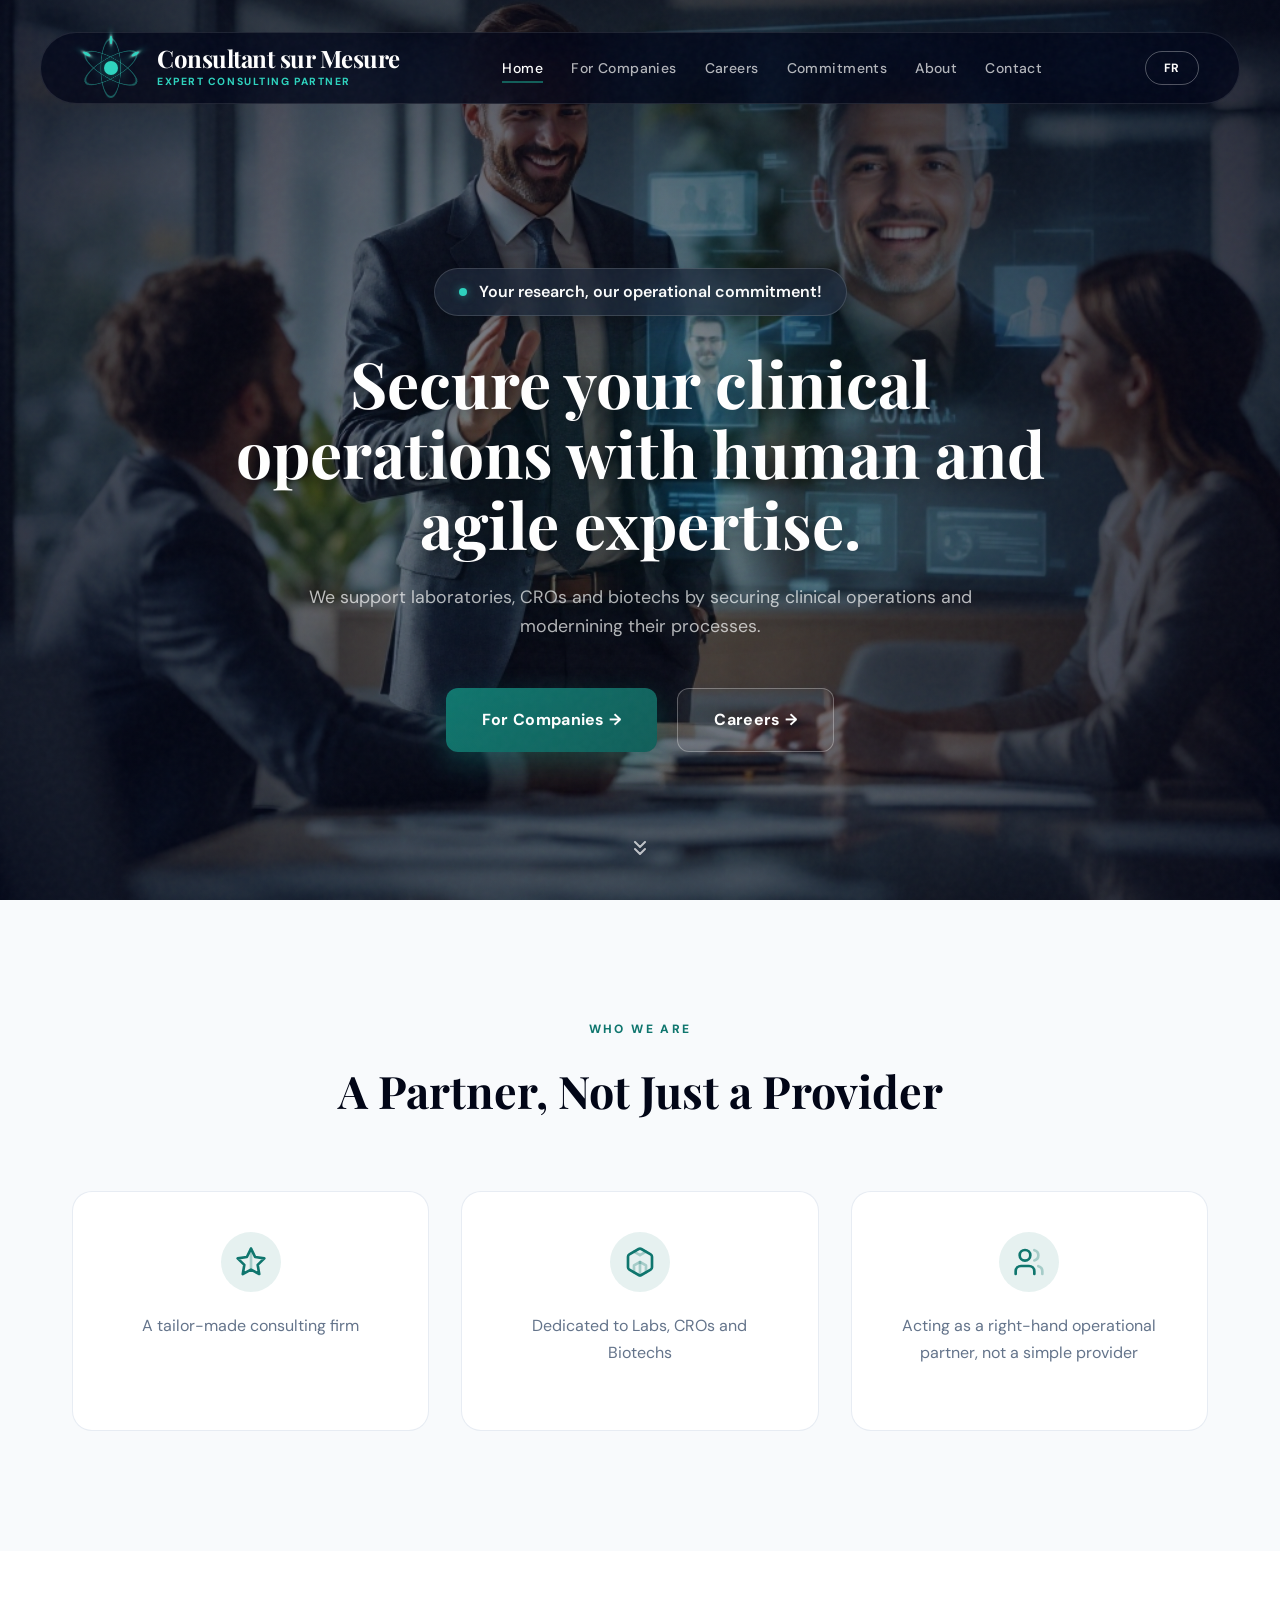
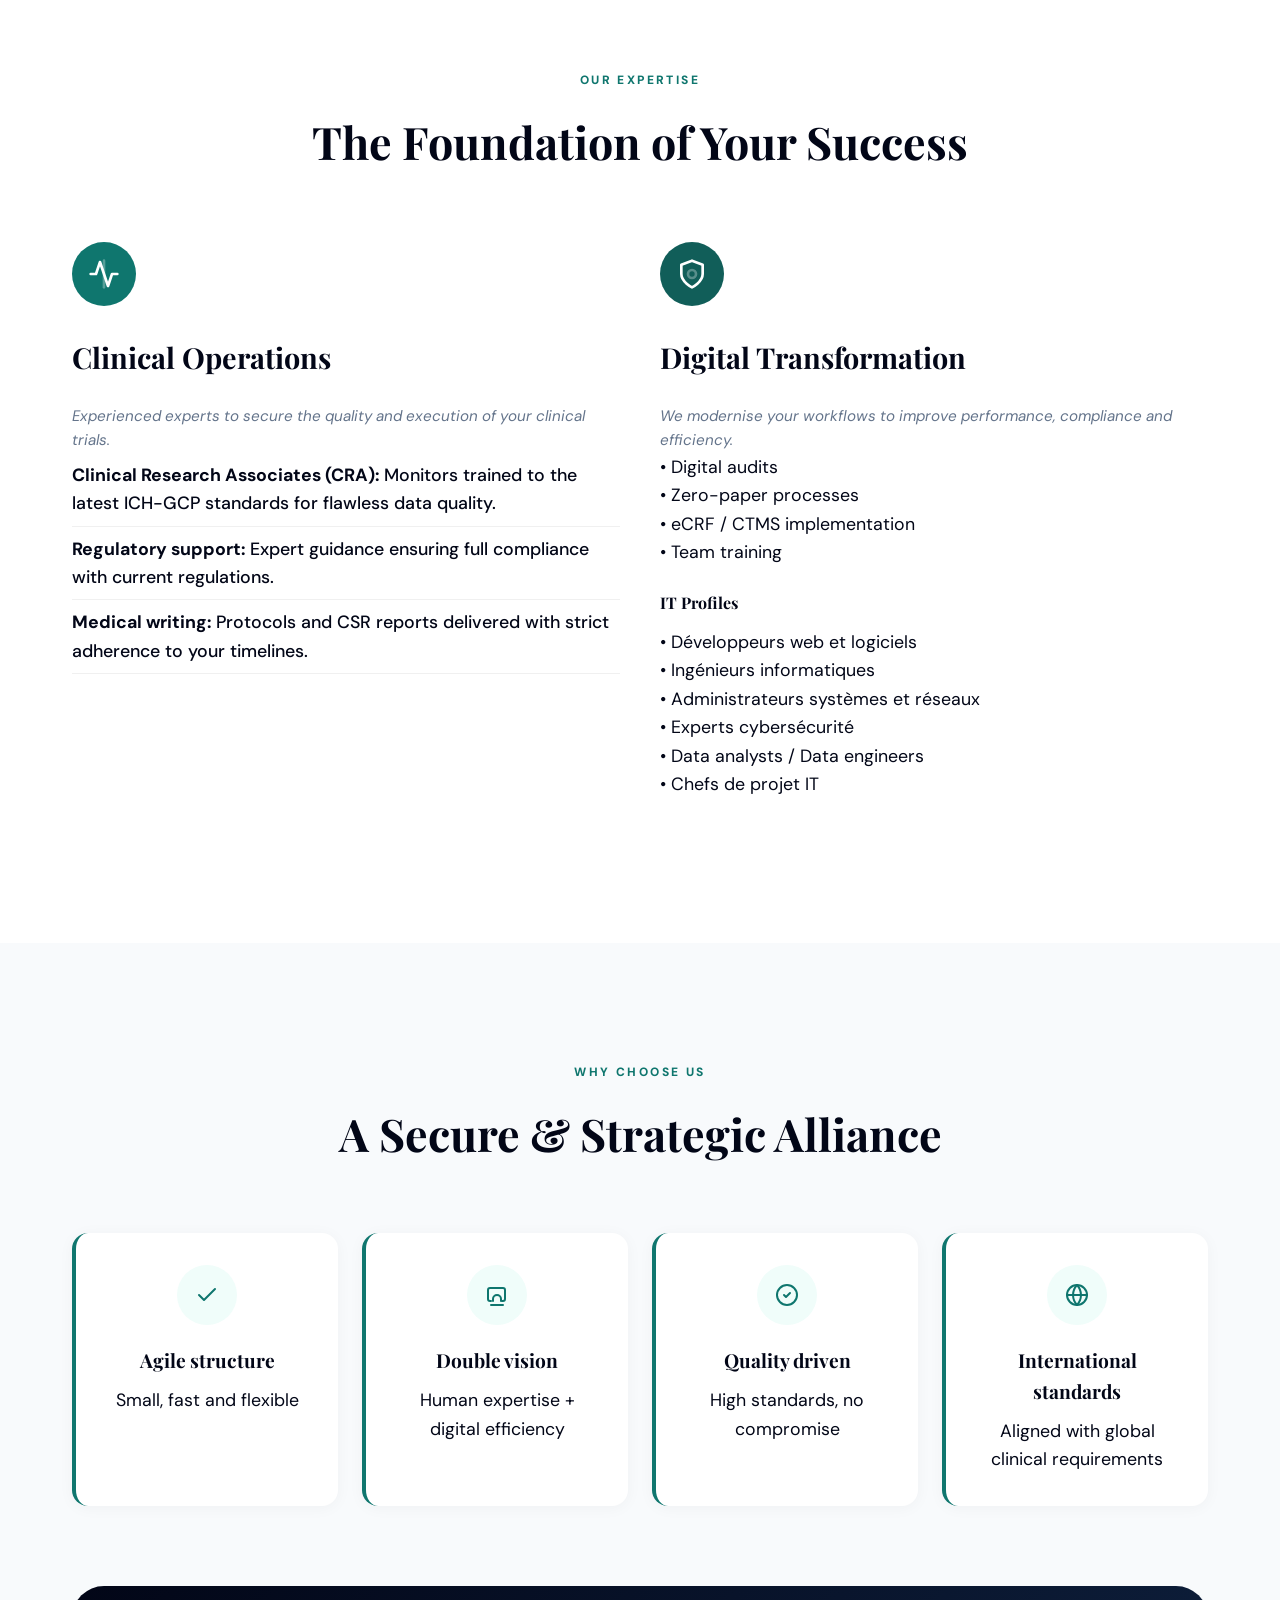
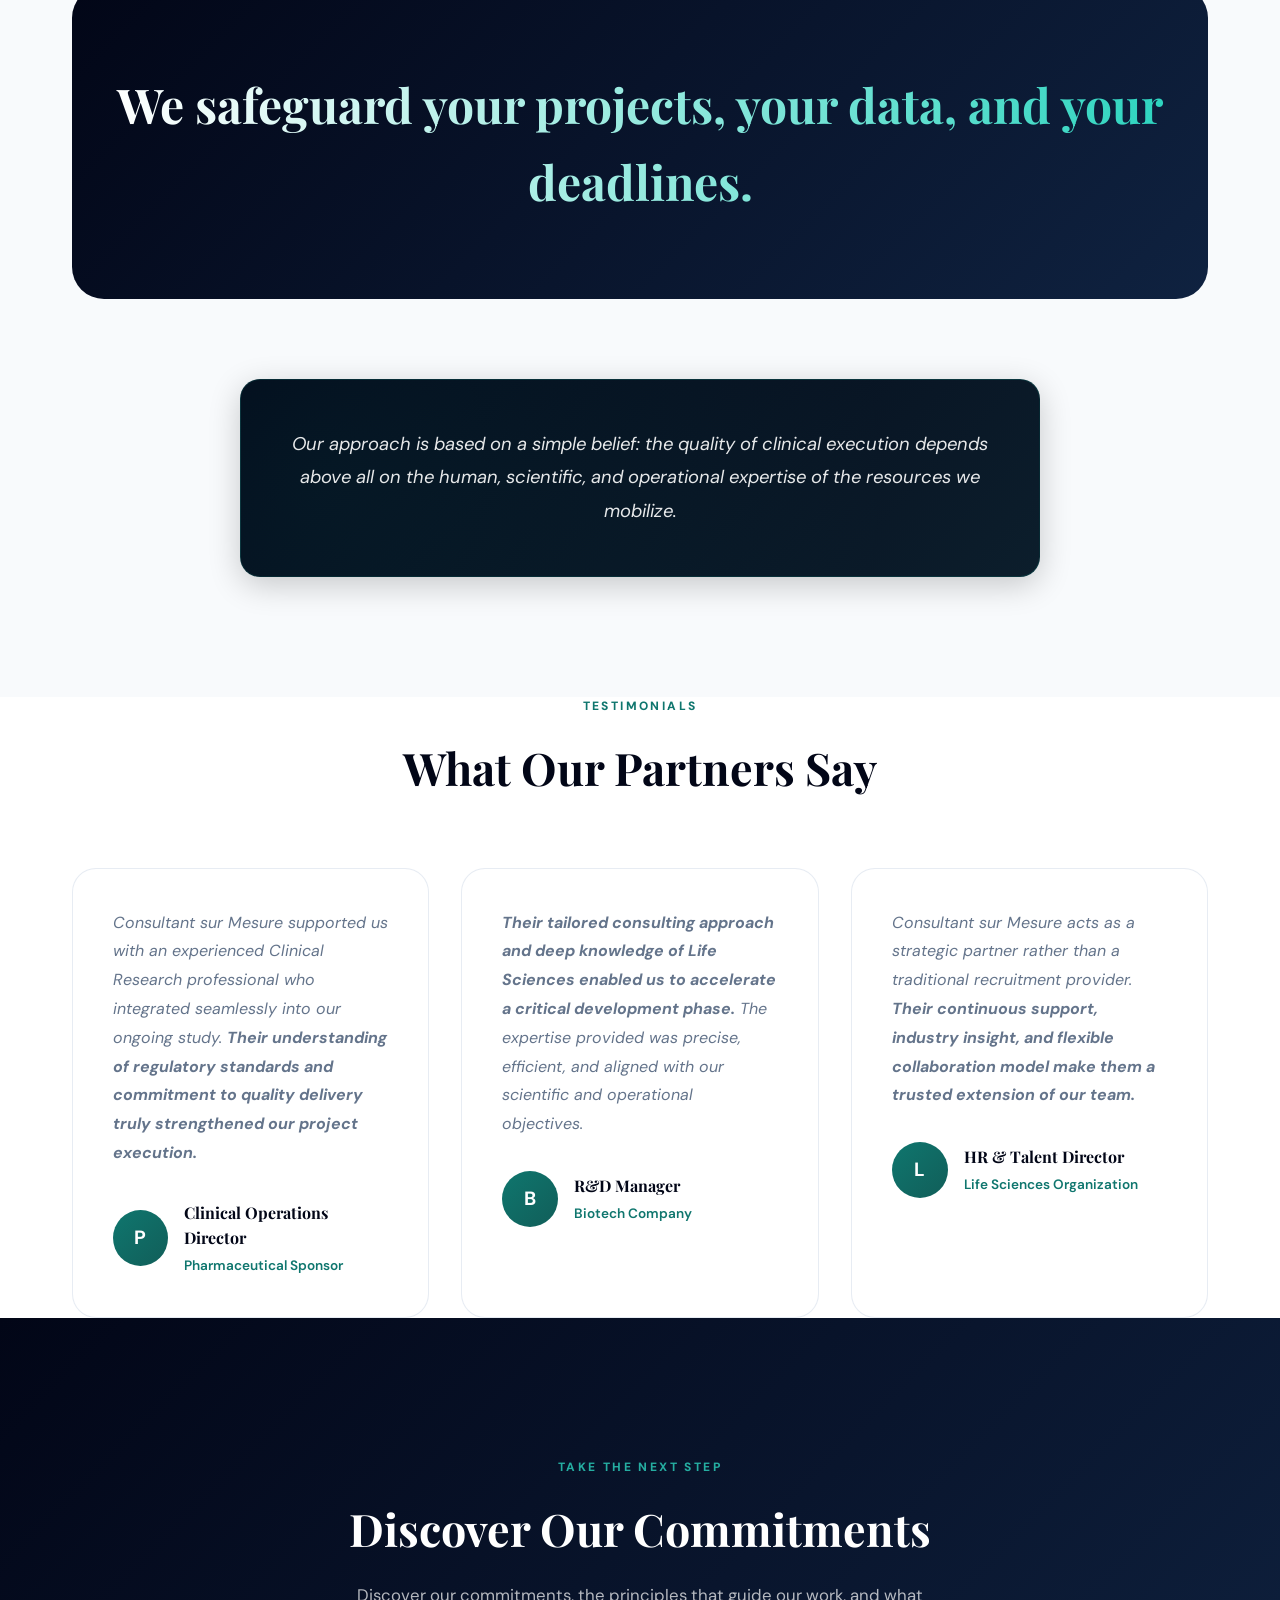
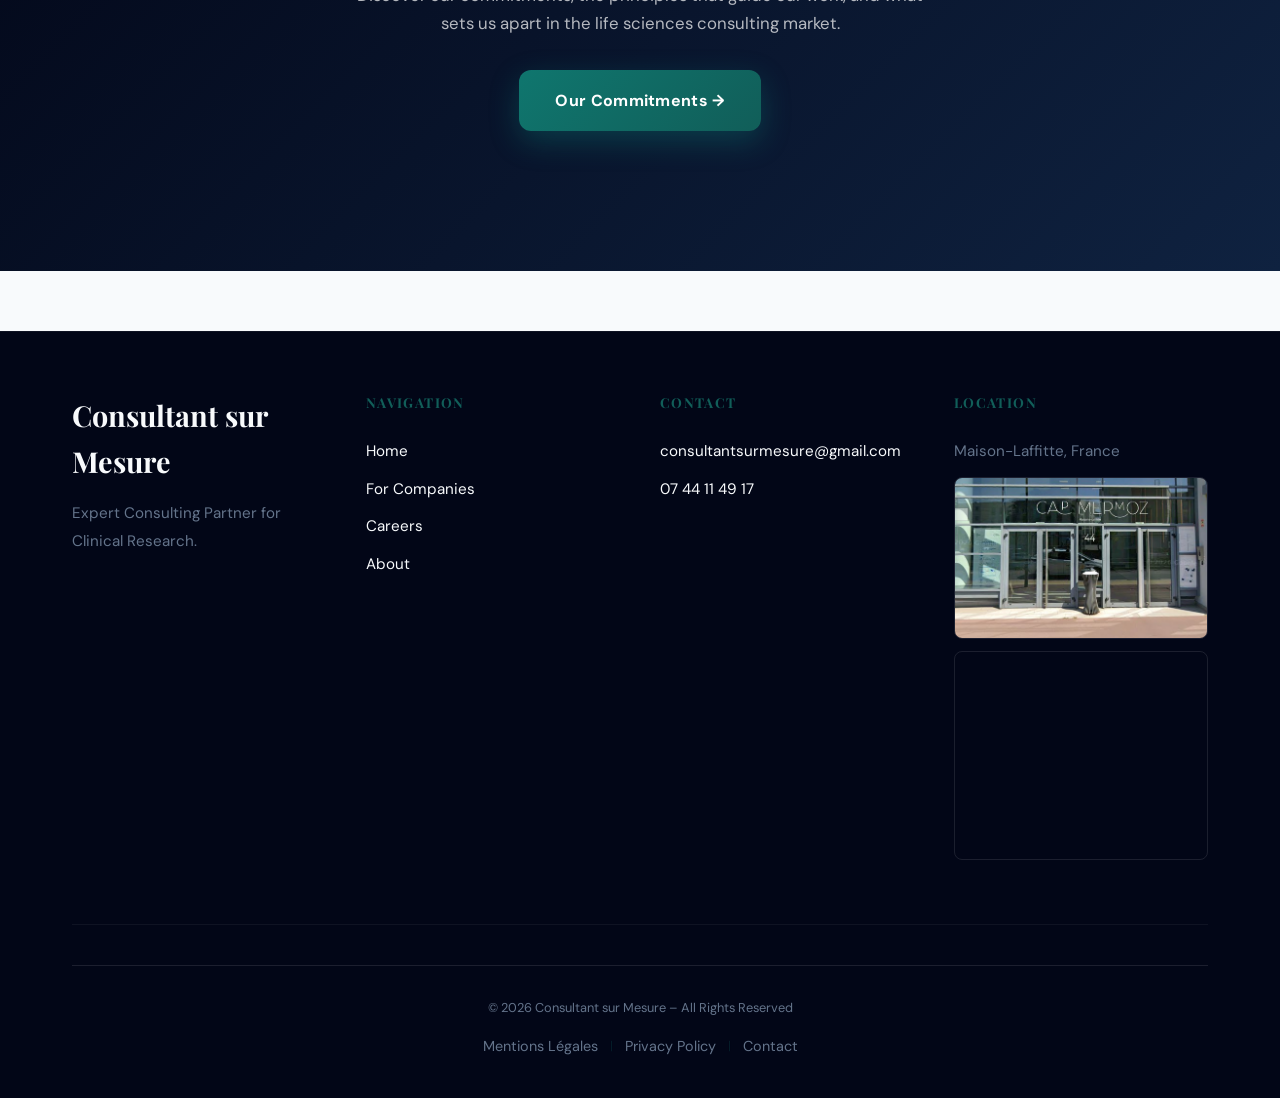
==== commit 3f94a1f2: "update legal" ====
--- a/index.html
+++ b/index.html
@@ -29,7 +29,7 @@
                 <div class="atom-nucleus"></div>
             </div>
             <div class="logo-text-col">
-                <span class="brand-main">Consultant sur Mesure....</span>
+                <span class="brand-main">Consultant sur Mesure</span>
                 <span class="brand-sub" data-i18n="brand_sub">Expert Consulting Partner</span>
             </div>
         </a>
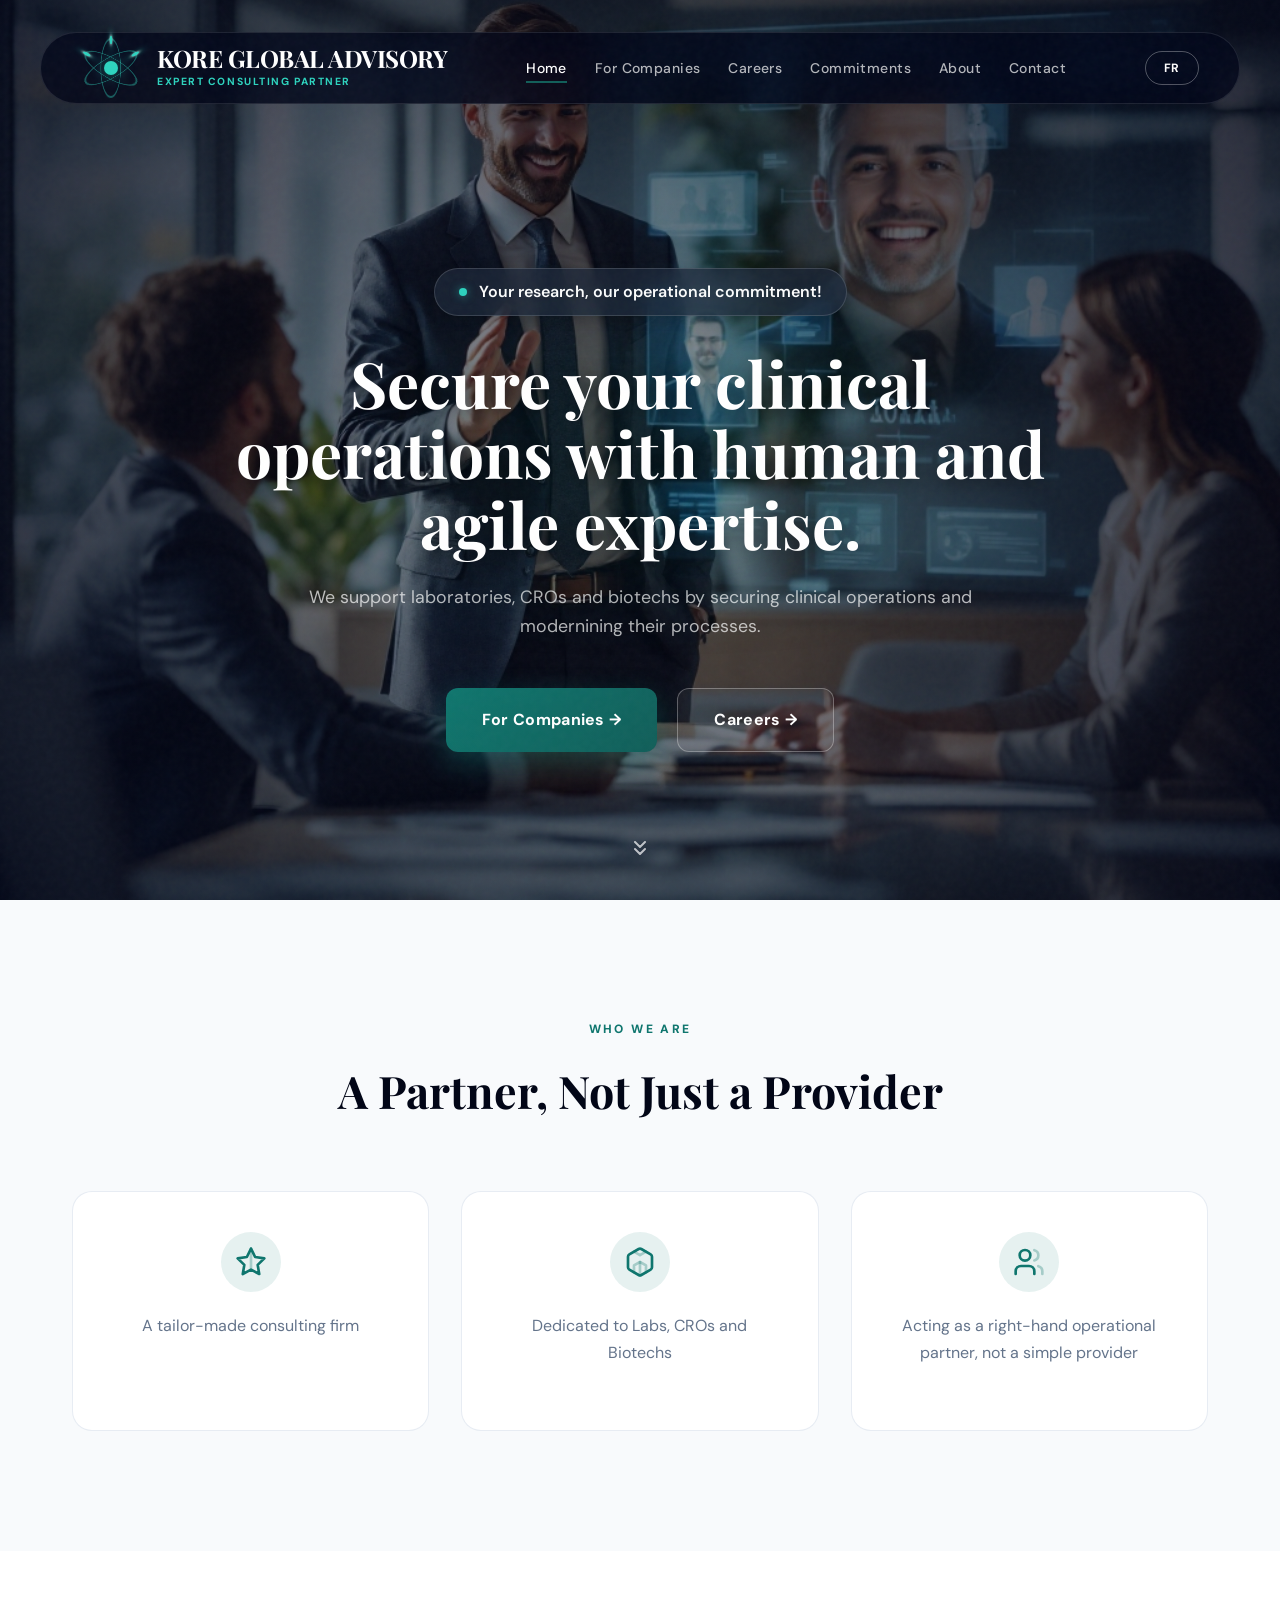
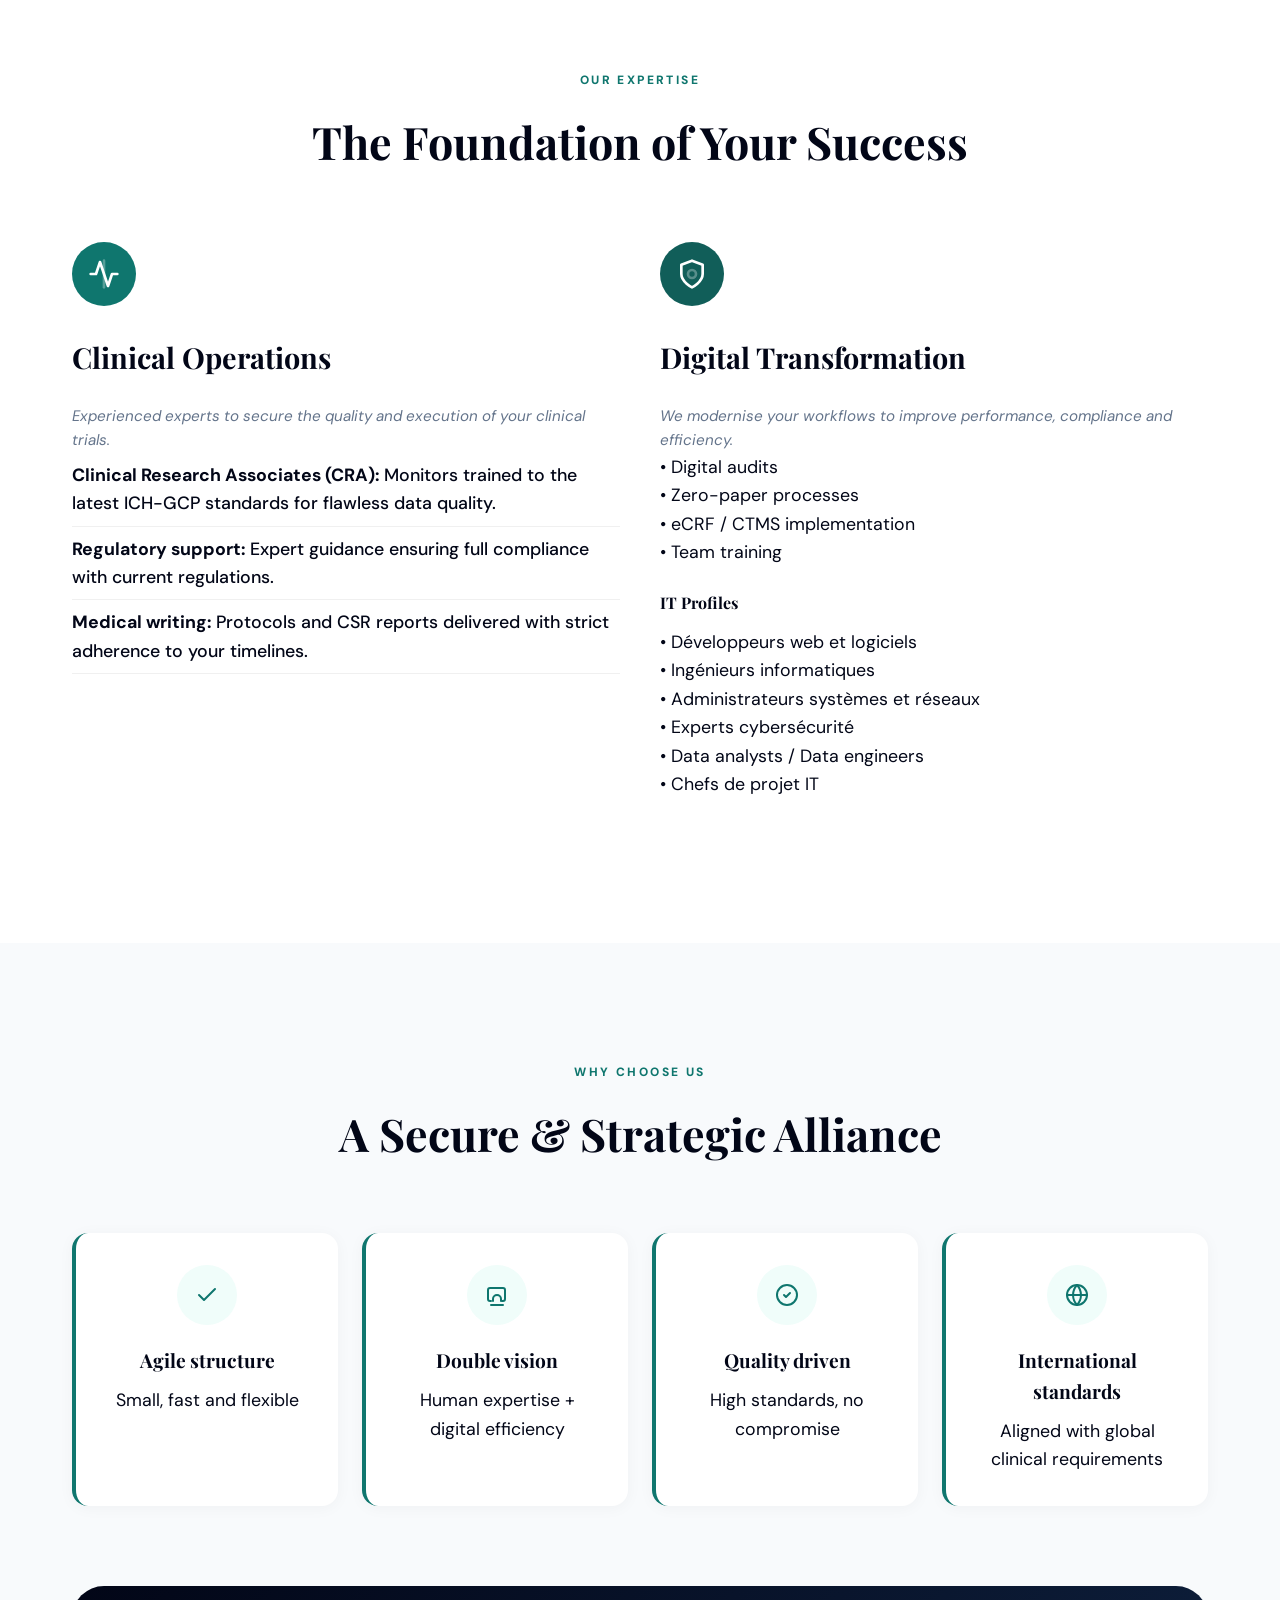
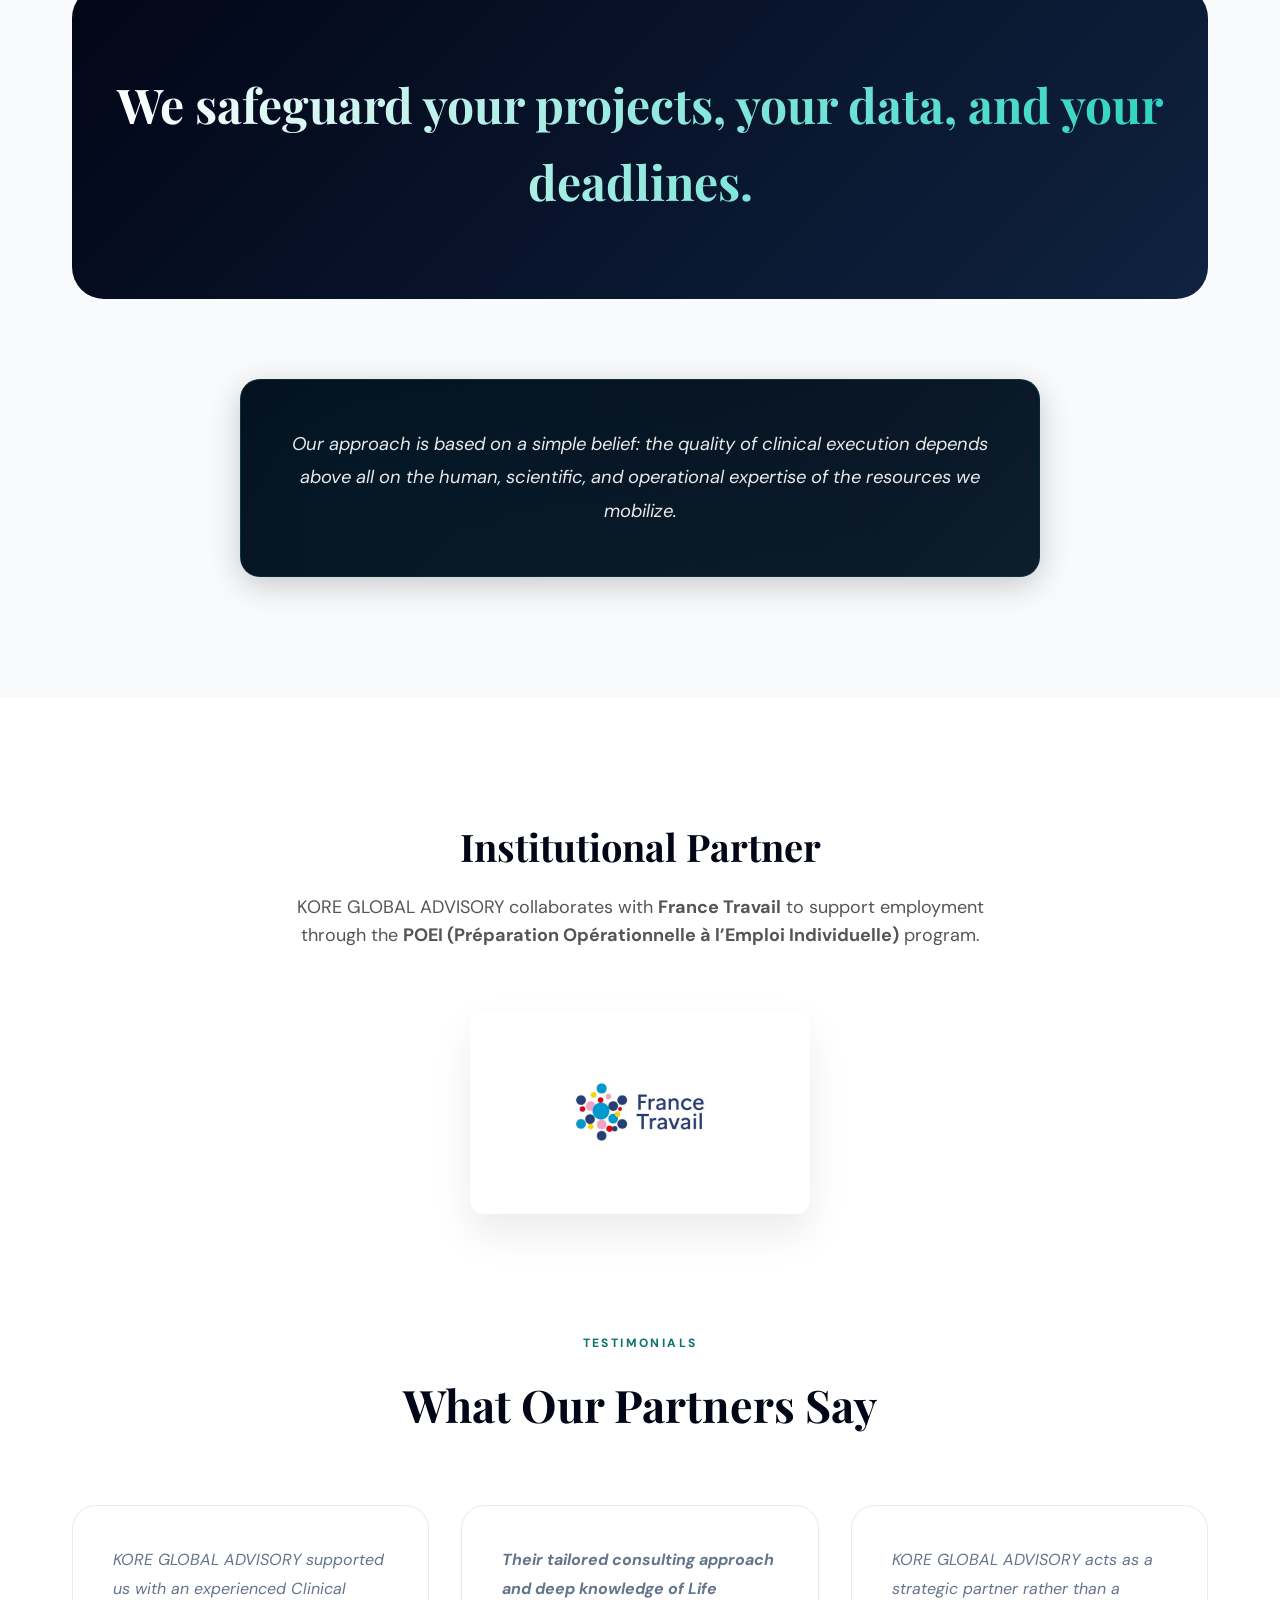
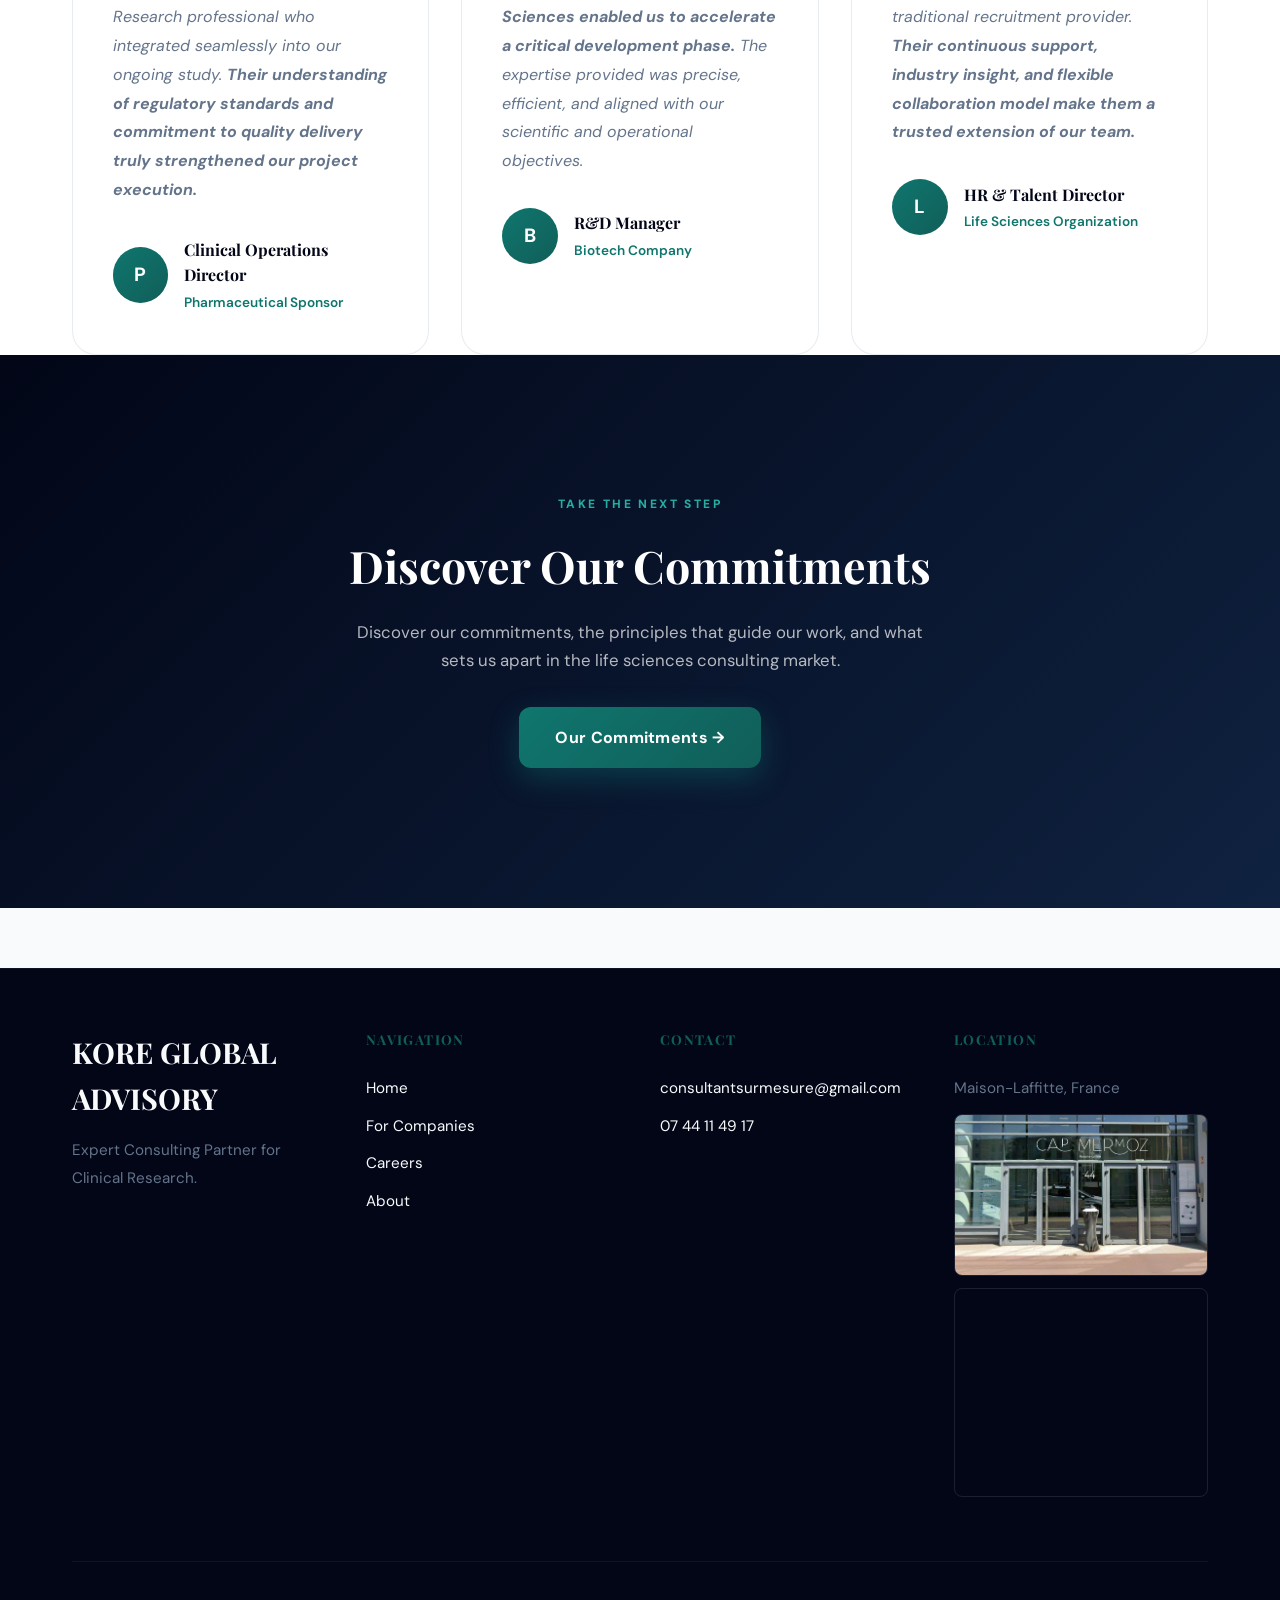
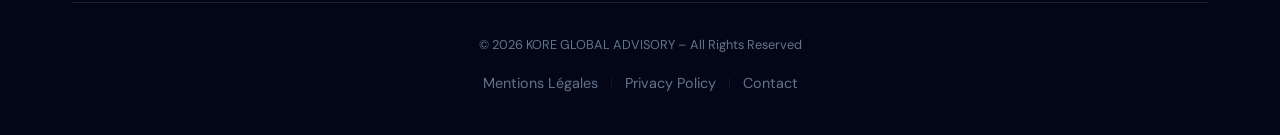
==== commit 164ca97a: "Update Overall" ====
--- a/index.html
+++ b/index.html
@@ -5,9 +5,9 @@
     <meta charset="UTF-8">
     <meta name="viewport" content="width=device-width, initial-scale=1.0">
 
-    <title>Consultant sur Mesure | Expert Clinical Research Consulting</title>
-
-    <title>Consultant sur Mesure | Expert Clinical Research Consulting</title>
+    <title>KORE GLOBAL ADVISORY | Expert Clinical Research Consulting</title>
+
+    <title>KORE GLOBAL ADVISORY | Expert Clinical Research Consulting</title>
 
     <meta name="description"
         content="Connecting pharmaceutical, biomedical, and cosmetic companies with qualified clinical research experts in France & Europe.">
@@ -29,7 +29,7 @@
                 <div class="atom-nucleus"></div>
             </div>
             <div class="logo-text-col">
-                <span class="brand-main">Consultant sur Mesure</span>
+                <span class="brand-main">KORE GLOBAL ADVISORY</span>
                 <span class="brand-sub" data-i18n="brand_sub">Expert Consulting Partner</span>
             </div>
         </a>
@@ -272,7 +272,24 @@
             </div>
         </div>
     </section>
-
+    <!-- PARTNERS -->
+<section class="partners">
+  <div class="container">
+
+    <h2 class="partner-title">Institutional Partner</h2>
+
+    <p class="partner-description">
+      KORE GLOBAL ADVISORY collaborates with 
+      <strong>France Travail</strong> to support employment through the 
+      <strong>POEI (Préparation Opérationnelle à l’Emploi Individuelle)</strong> program.
+    </p>
+
+    <div class="partner-card">
+        <img src="images/france-travail-logo.png" alt="France Travail Partner">
+    </div>
+
+  </div>
+</section>
     <!-- TESTIMONIALS -->
     <section class="testimonials-section section-white">
         <div class="container">
@@ -282,7 +299,7 @@
             </div>
             <div class="testimonials-grid">
                 <div class="testimonial-card animate-in">
-                    <p class="testimonial-quote" data-i18n="testimonial_1">"Consultant sur Mesure supported us with an
+                    <p class="testimonial-quote" data-i18n="testimonial_1">"KORE GLOBAL ADVISORY supported us with an
                         experienced Clinical Research professional who integrated seamlessly into our ongoing study.
                         <strong>Their understanding of regulatory standards and commitment to quality delivery truly
                             strengthened our project execution.</strong>"
@@ -309,7 +326,7 @@
                     </div>
                 </div>
                 <div class="testimonial-card animate-in">
-                    <p class="testimonial-quote" data-i18n="testimonial_3">"Consultant sur Mesure acts as a strategic
+                    <p class="testimonial-quote" data-i18n="testimonial_3">"KORE GLOBAL ADVISORY acts as a strategic
                         partner rather than a traditional recruitment provider. <strong>Their continuous support,
                             industry insight, and flexible collaboration model make them a trusted extension of our
                             team.</strong>"</p>
@@ -343,7 +360,7 @@
         <div class="container">
             <div class="footer-grid">
                 <div>
-                    <div class="footer-brand-name">Consultant sur Mesure</div>
+                    <div class="footer-brand-name">KORE GLOBAL ADVISORY</div>
                     <p class="footer-brand-text" data-i18n="footer_text">Expert Consulting Partner for Clinical
                         Research. Tailored solutions for pharmaceutical, biomedical, and cosmetic industries.</p>
                 </div>
@@ -381,7 +398,7 @@
                 </div>
             </div>
             <div class="footer-bottom">
-                <p data-i18n="footer_all_rights">&copy; 2026 Consultant sur Mesure. All rights reserved.</p>
+                <p data-i18n="footer_all_rights">&copy; 2026 KORE GLOBAL ADVISORY. All rights reserved.</p>
                 <div class="footer-legal-links">
                     <a href="mentions-legales.html" data-i18n="legal_title">Mentions légales</a>
                     <span>|</span>
--- a/styles.css
+++ b/styles.css
@@ -1,4 +1,4 @@
-/* Consultant sur Mesure - v3 Premium Clinical Luxury */
+/* KORE GLOBAL ADVISORY - v3 Premium Clinical Luxury */
 
 :root {
     /* v3 Premium Palette: Obsidian, Deep Teal & Pearl */
@@ -39,6 +39,7 @@
 
 /* PREMIUM HERO GLOW ANIMATION */
 @keyframes heroAurora {
+
     0% {
         background-position: 0% 50%;
         opacity: 0.5;
@@ -3946,4 +3947,45 @@
     .legal-container {
         margin-top: 80px;
     }
+}
+
+/* France Travail Partner Section */
+
+/* PREMIUM PARTNER SECTION */
+
+.partners {
+    padding: 120px 20px;
+    text-align: center;
+    background: white;
+}
+
+.partner-title {
+    font-size: 38px;
+    margin-bottom: 15px;
+}
+
+.partner-description {
+    max-width: 720px;
+    margin: 0 auto 60px auto;
+    font-size: 18px;
+    color: #555;
+}
+
+.partner-card {
+    display: inline-flex;
+    align-items: center;
+    justify-content: center;
+    padding: 40px 60px;
+    border-radius: 14px;
+    background: white;
+    box-shadow: 0 20px 40px rgba(0,0,0,0.08);
+    transition: transform 0.3s ease;
+}
+
+.partner-card img {
+    max-width: 220px;
+}
+
+.partner-card:hover {
+    transform: translateY(-5px);
 }
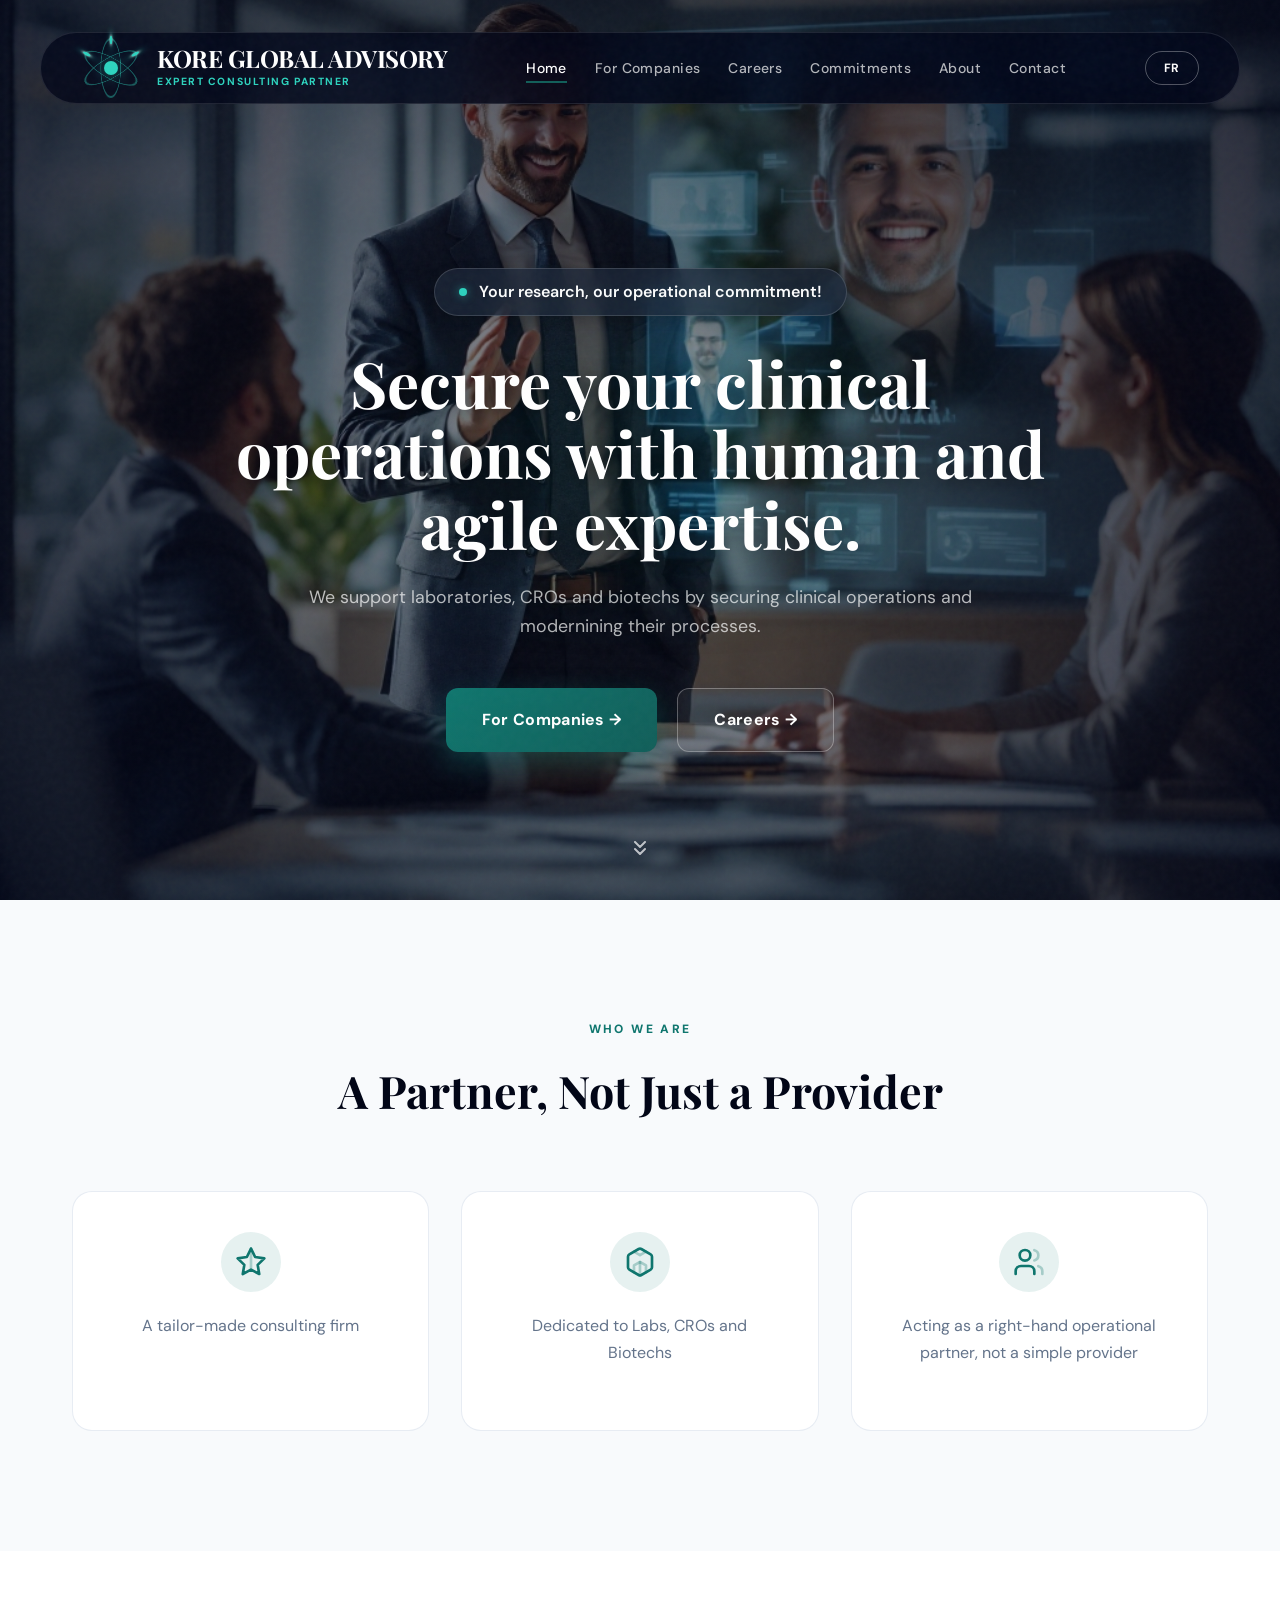
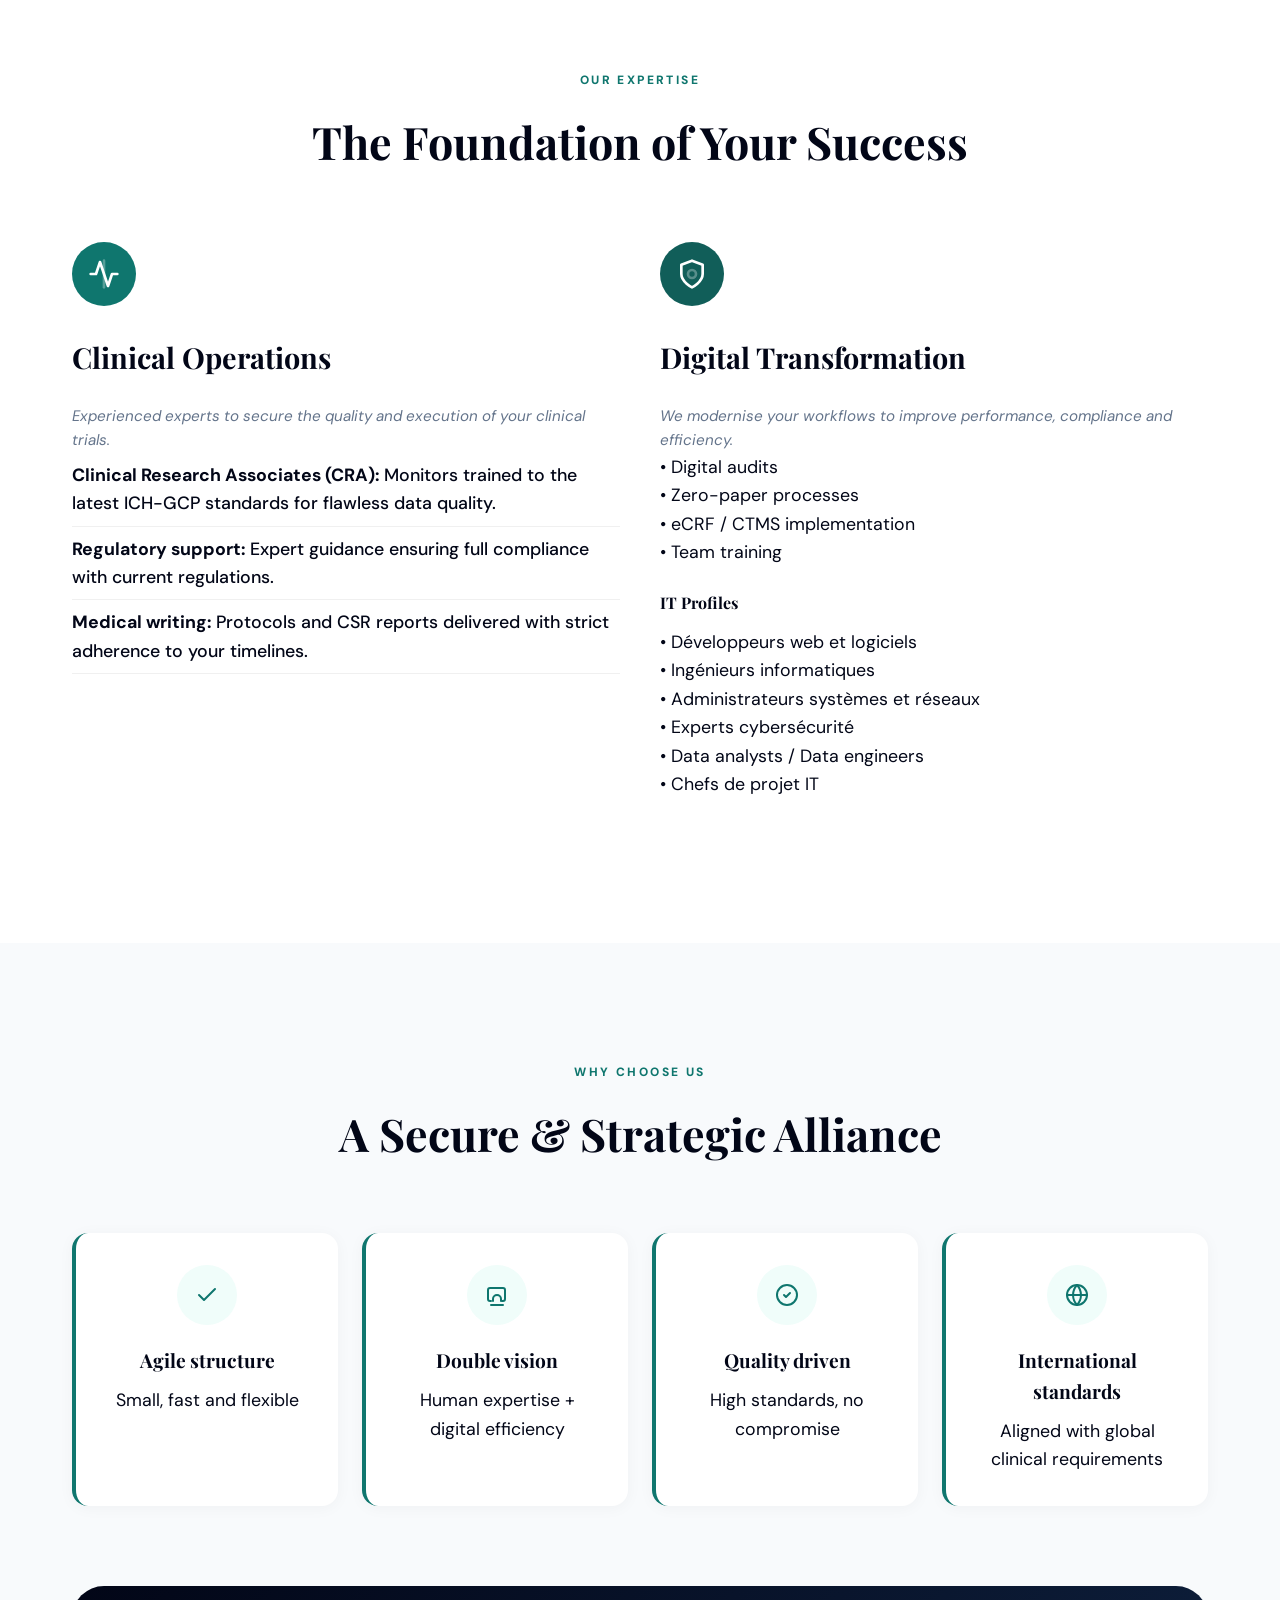
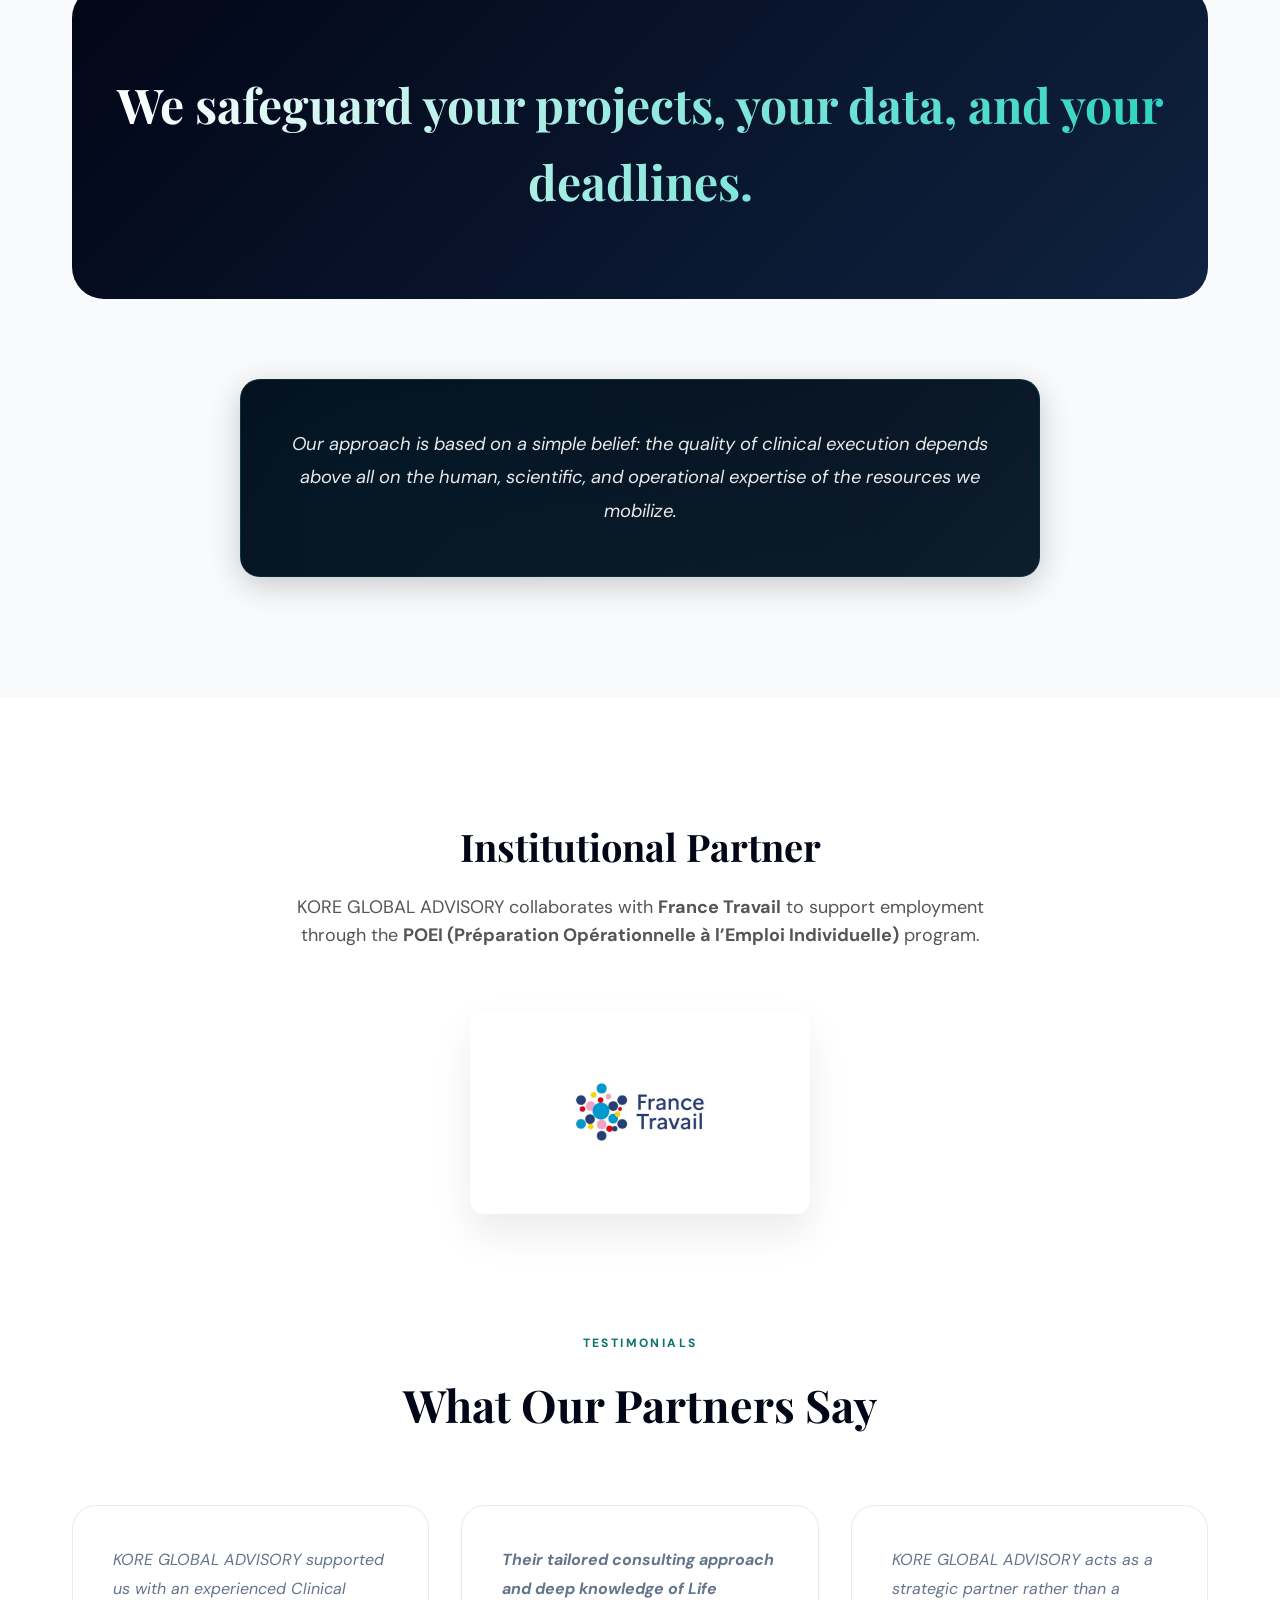
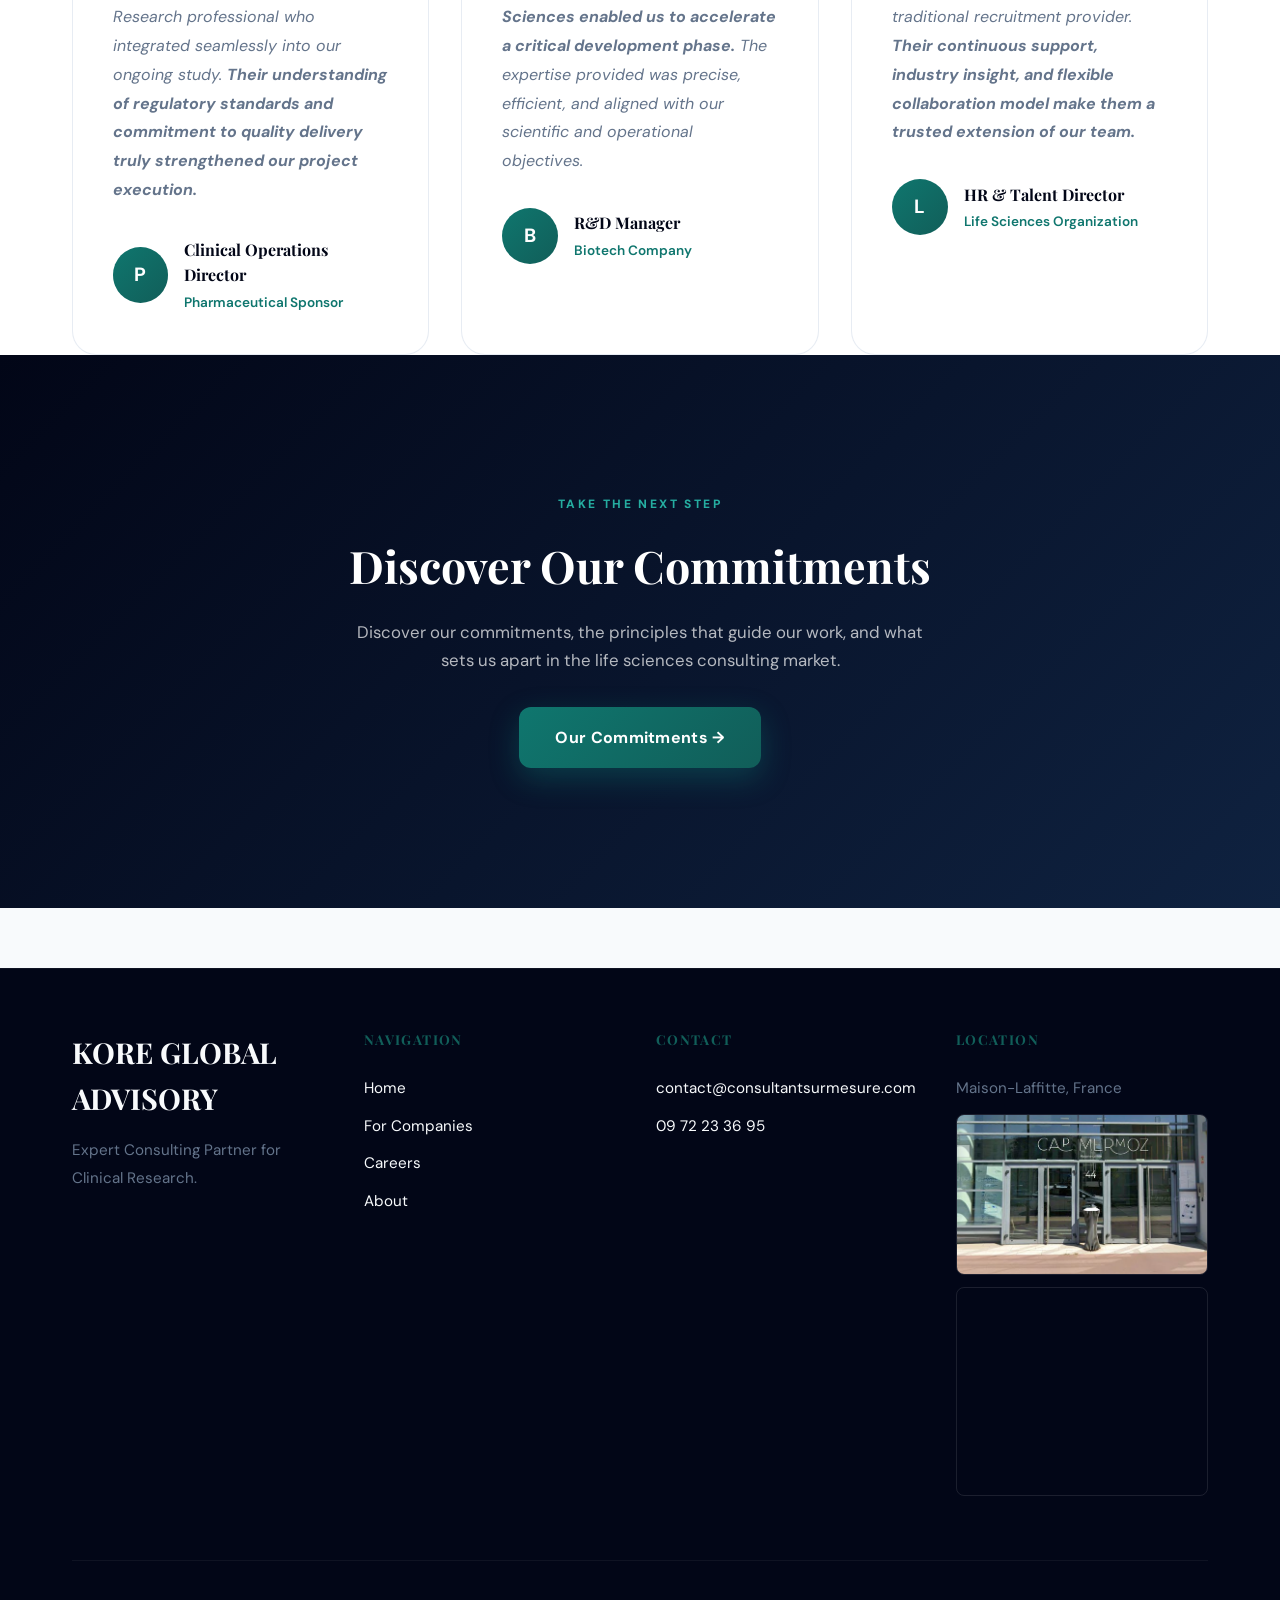
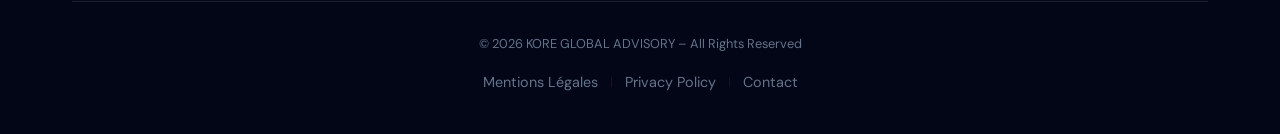
==== commit ad03a33a: "Update" ====
--- a/index.html
+++ b/index.html
@@ -376,8 +376,8 @@
                 <div>
                     <h4 class="footer-col-title" data-i18n="footer_contact">Contact</h4>
                     <ul class="footer-links">
-                        <li><a href="mailto:consultantsurmesure@gmail.com">consultantsurmesure@gmail.com</a></li>
-                        <li><a href="tel:+33744114917">07 44 11 49 17</a></li>
+                        <li><a href="mailto:contact@consultantsurmesure.com">contact@consultantsurmesure.com</a></li>
+                        <li><a href="tel:+33744114917">09 72 23 36 95</a></li>
                     </ul>
                 </div>
                 <div>
